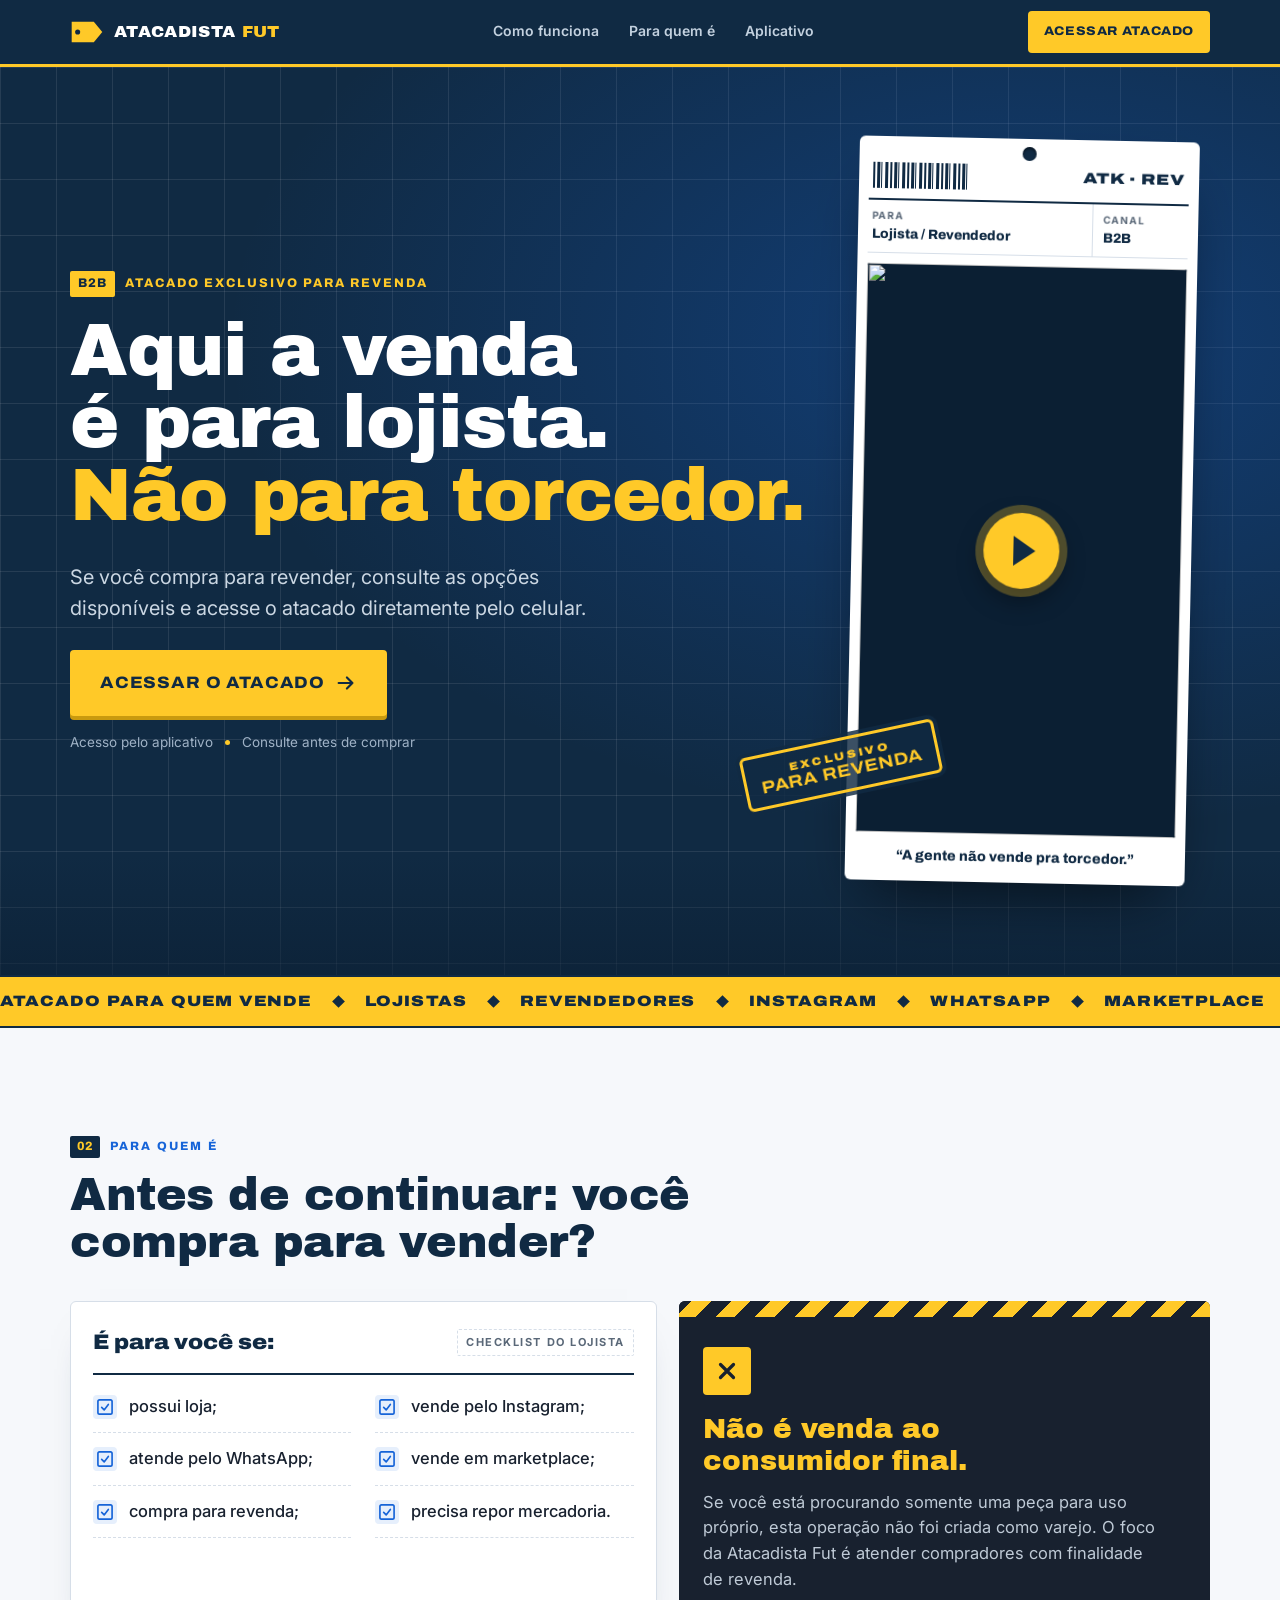
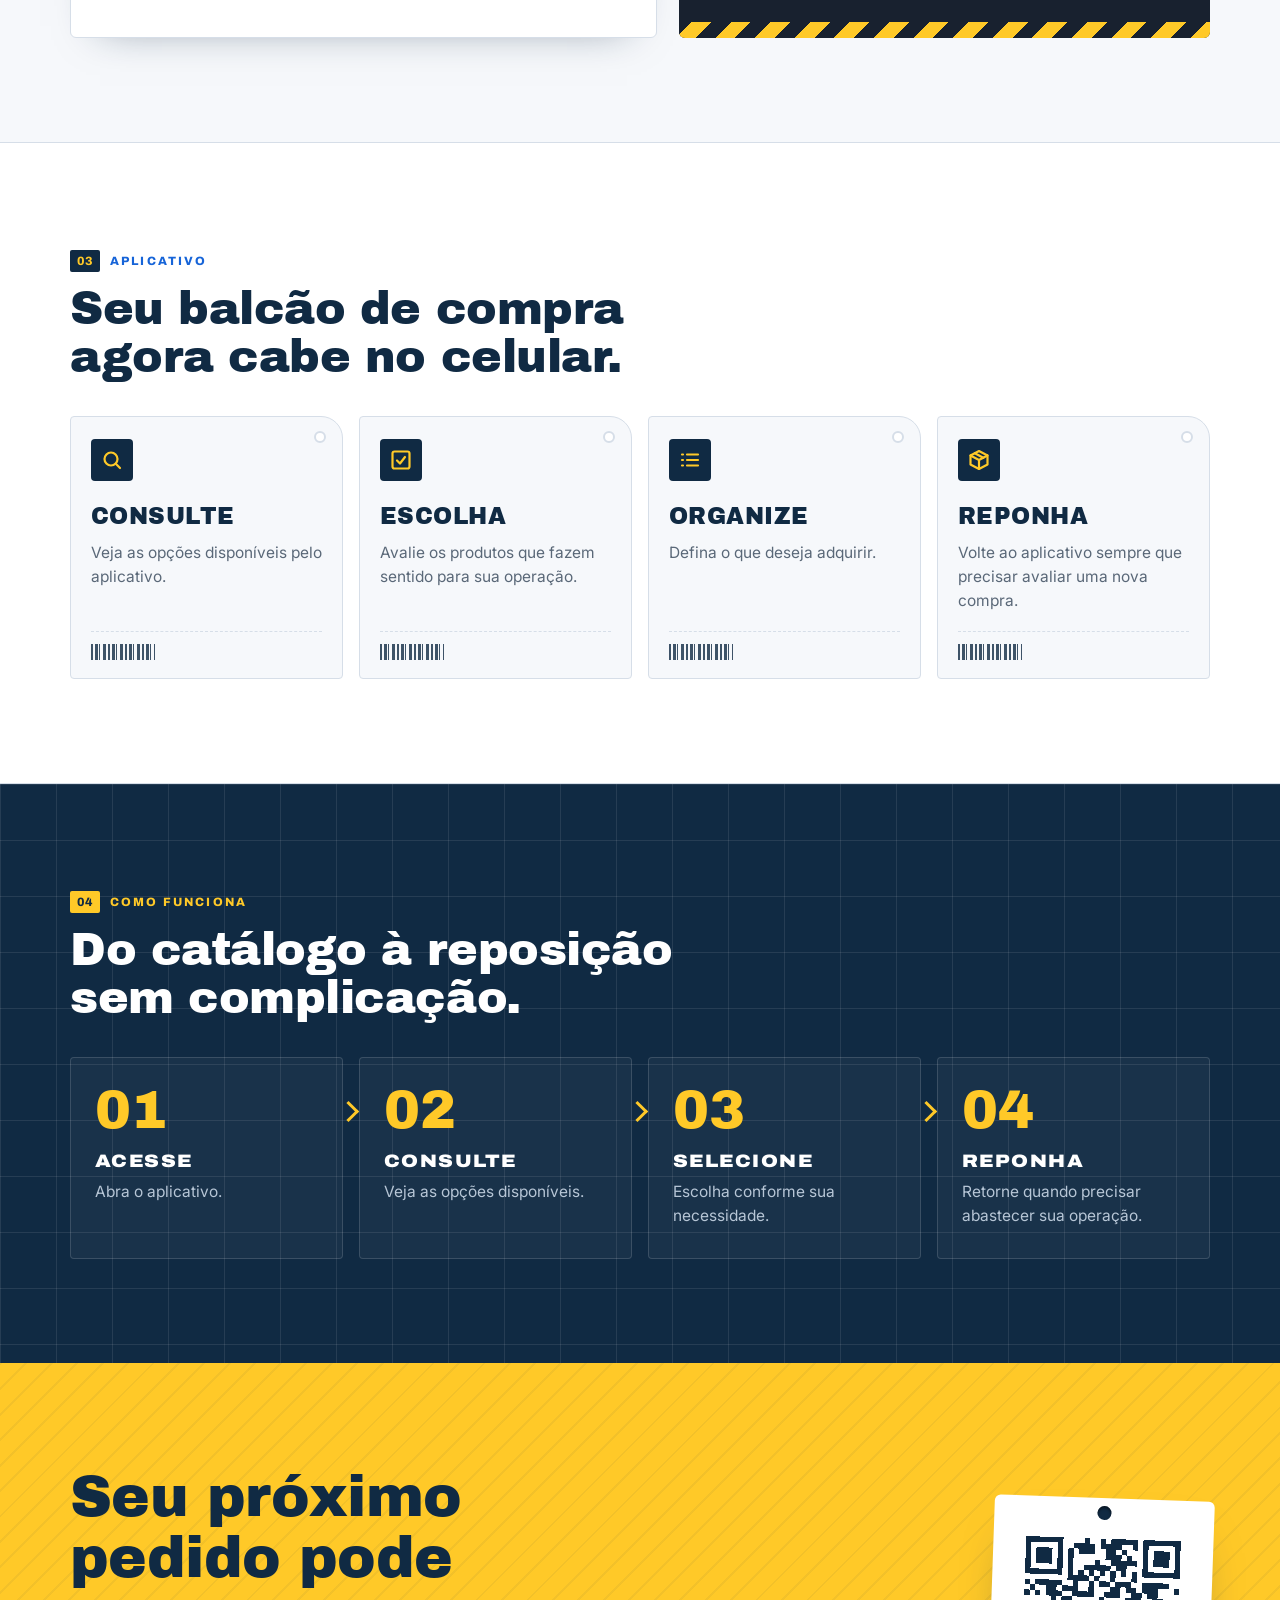
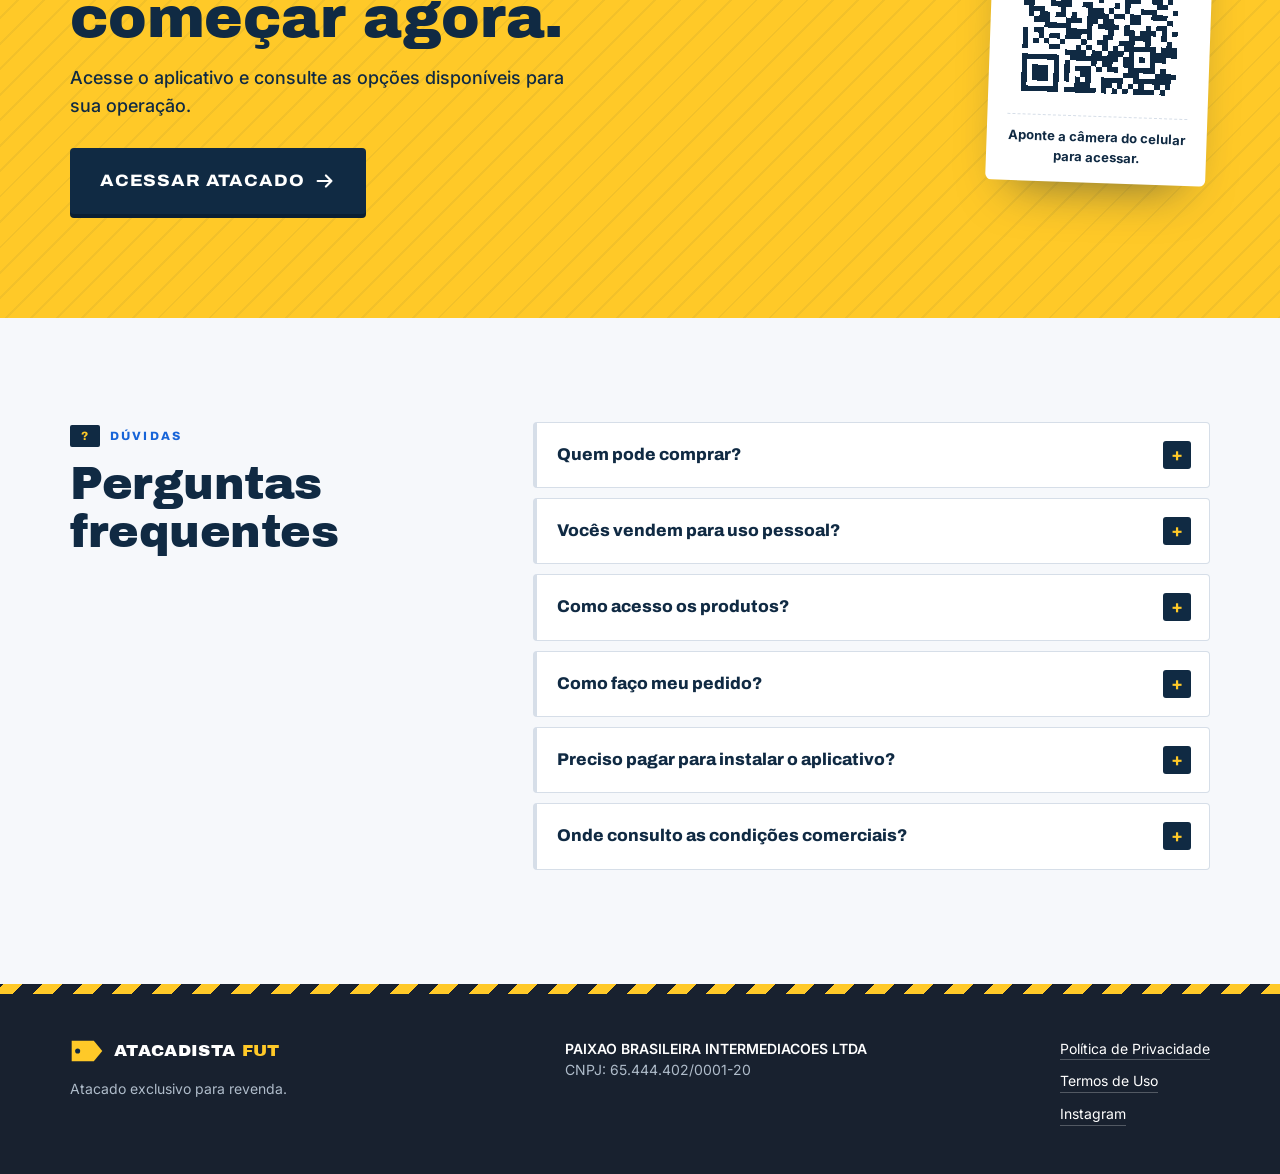
==== index.html @ c94fc2ea "Landing page atacadistafut.com Static landing page built from the client brief, with documentation o" ====
<!DOCTYPE html>
<html lang="pt-BR">
<head>
<meta charset="UTF-8">
<meta name="viewport" content="width=device-width, initial-scale=1.0, viewport-fit=cover">
<title>Atacadista Fut — Atacado para quem vende</title>
<meta name="description" content="Atacado exclusivo para lojistas e revendedores. Consulte as opções disponíveis e acesse o atacado diretamente pelo celular.">
<meta name="theme-color" content="#102A43">
<meta property="og:title" content="Atacadista Fut — Atacado para quem vende">
<meta property="og:description" content="Aqui a venda é para lojista. Não para torcedor.">
<meta property="og:type" content="website">
<link rel="icon" href="data:image/svg+xml,%3Csvg xmlns='http://www.w3.org/2000/svg' viewBox='0 0 64 64'%3E%3Crect width='64' height='64' rx='10' fill='%23102A43'/%3E%3Cpath d='M14 18h26l10 14-10 14H14z' fill='%23FFC928'/%3E%3Ccircle cx='22' cy='32' r='4' fill='%23102A43'/%3E%3C/svg%3E">
<link rel="preconnect" href="https://fonts.googleapis.com">
<link rel="preconnect" href="https://fonts.gstatic.com" crossorigin>
<link rel="stylesheet" href="https://fonts.googleapis.com/css2?family=Archivo+Black&family=Archivo:wdth,wght@62..125,500..900&family=Inter:wght@400;500;600;700&display=swap">
<link rel="stylesheet" href="style.css">
</head>
<body>

<!-- ícones -->
<svg width="0" height="0" style="position:absolute" aria-hidden="true">
  <defs>
    <symbol id="i-search" viewBox="0 0 24 24"><circle cx="11" cy="11" r="6.5"/><path d="m20 20-4.2-4.2"/></symbol>
    <symbol id="i-check" viewBox="0 0 24 24"><rect x="3.5" y="3.5" width="17" height="17" rx="2"/><path d="m8 12.5 3 3 5-6.5"/></symbol>
    <symbol id="i-list" viewBox="0 0 24 24"><path d="M9 6.5h11M9 12h11M9 17.5h11"/><path d="M4 6.5h1M4 12h1M4 17.5h1"/></symbol>
    <symbol id="i-box" viewBox="0 0 24 24"><path d="M3.5 7.5 12 3l8.5 4.5v9L12 21l-8.5-4.5z"/><path d="M3.5 7.5 12 12l8.5-4.5M12 12v9"/><path d="m7.8 5.2 8.5 4.6"/></symbol>
    <symbol id="i-x" viewBox="0 0 24 24"><path d="M6 6l12 12M18 6 6 18"/></symbol>
    <symbol id="i-arrow" viewBox="0 0 24 24"><path d="M4 12h15M13 6l6 6-6 6"/></symbol>
  </defs>
</svg>

<a class="skip" href="#conteudo">Pular para o conteúdo</a>

<header class="topbar">
  <div class="wrap topbar-in">
    <a href="#" class="logo" aria-label="Atacadista Fut, início">
      <svg class="logo-tag" viewBox="0 0 40 28" aria-hidden="true"><path d="M2 2h26l10 12-10 12H2z" fill="#FFC928"/><circle cx="9" cy="14" r="3" fill="#102A43"/></svg>
      <span>ATACADISTA <b>FUT</b></span>
    </a>
    <nav class="nav" aria-label="Seções">
      <a href="#como-funciona">Como funciona</a>
      <a href="#para-quem-e">Para quem é</a>
      <a href="#aplicativo">Aplicativo</a>
    </nav>
    <a class="btn btn-yellow btn-sm" href="https://foxappy.com/link?store=atkfut" data-track="atacadista_app_click" data-location="header">ACESSAR ATACADO</a>
  </div>
</header>

<main id="conteudo">

  <!-- HERO -->
  <section class="hero">
    <div class="wrap hero-grid">
      <div class="hero-head">
        <p class="eyebrow"><span class="eyebrow-tag">B2B</span>ATACADO EXCLUSIVO PARA REVENDA</p>
        <h1>Aqui a venda é para lojista.<br><span class="hl">Não para torcedor.</span></h1>
      </div>

      <div class="hero-video">
        <div class="label">
          <span class="label-hole" aria-hidden="true"></span>
          <div class="label-head">
            <span class="barcode" aria-hidden="true"></span>
            <span class="label-code">ATK · REV</span>
          </div>
          <dl class="label-fields">
            <div><dt>Para</dt><dd>Lojista / Revendedor</dd></div>
            <div><dt>Canal</dt><dd>B2B</dd></div>
          </dl>
          <div class="video" data-video-id="EGvx4QLrc-0" data-track-play="atacadista_video_play">
            <button type="button" class="video-poster" aria-label="Assistir ao vídeo: A gente não vende pra torcedor">
              <img src="https://i.ytimg.com/vi/EGvx4QLrc-0/hqdefault.jpg" alt="" width="480" height="360" decoding="async">
              <span class="play" aria-hidden="true"></span>
            </button>
          </div>
          <p class="label-quote">“A gente não vende pra torcedor.”</p>
        </div>
        <div class="stamp" aria-hidden="true"><span>Exclusivo</span><b>para revenda</b></div>
      </div>

      <div class="hero-body">
        <p class="lead">Se você compra para revender, consulte as opções disponíveis e acesse o atacado diretamente pelo celular.</p>
        <a class="btn btn-yellow btn-lg" href="https://foxappy.com/link?store=atkfut" data-track="atacadista_app_click" data-location="hero">ACESSAR O ATACADO <svg class="ic"><use href="#i-arrow"/></svg></a>
        <p class="micro"><span>Acesso pelo aplicativo</span><span class="dot" aria-hidden="true"></span><span>Consulte antes de comprar</span></p>
      </div>
    </div>
  </section>

  <!-- faixa de sinalização -->
  <div class="ticker" aria-hidden="true">
    <div class="ticker-track">
      <span>ATACADO PARA QUEM VENDE</span><i></i><span>LOJISTAS</span><i></i><span>REVENDEDORES</span><i></i><span>INSTAGRAM</span><i></i><span>WHATSAPP</span><i></i><span>MARKETPLACE</span><i></i><span>REPOSIÇÃO</span><i></i>
      <span>ATACADO PARA QUEM VENDE</span><i></i><span>LOJISTAS</span><i></i><span>REVENDEDORES</span><i></i><span>INSTAGRAM</span><i></i><span>WHATSAPP</span><i></i><span>MARKETPLACE</span><i></i><span>REPOSIÇÃO</span><i></i>
    </div>
  </div>

  <!-- SEÇÃO 02 -->
  <section class="who" id="para-quem-e">
    <div class="wrap">
      <div class="sec-head">
        <p class="sec-code"><span>02</span>Para quem é</p>
        <h2>Antes de continuar: você compra para vender?</h2>
      </div>
      <div class="who-grid">
        <div class="sheet">
          <div class="sheet-head">
            <h3>É para você se:</h3>
            <span class="sheet-tag">Checklist do lojista</span>
          </div>
          <ul class="checklist">
            <li><svg class="ic"><use href="#i-check"/></svg>possui loja;</li>
            <li><svg class="ic"><use href="#i-check"/></svg>vende pelo Instagram;</li>
            <li><svg class="ic"><use href="#i-check"/></svg>atende pelo WhatsApp;</li>
            <li><svg class="ic"><use href="#i-check"/></svg>vende em marketplace;</li>
            <li><svg class="ic"><use href="#i-check"/></svg>compra para revenda;</li>
            <li><svg class="ic"><use href="#i-check"/></svg>precisa repor mercadoria.</li>
          </ul>
        </div>
        <div class="warning">
          <div class="tape" aria-hidden="true"></div>
          <div class="warning-body">
            <span class="warning-icon" aria-hidden="true"><svg class="ic"><use href="#i-x"/></svg></span>
            <h3>Não é venda ao consumidor final.</h3>
            <p>Se você está procurando somente uma peça para uso próprio, esta operação não foi criada como varejo. O foco da Atacadista Fut é atender compradores com finalidade de revenda.</p>
          </div>
          <div class="tape" aria-hidden="true"></div>
        </div>
      </div>
    </div>
  </section>

  <!-- SEÇÃO 03 -->
  <section class="counter" id="aplicativo">
    <div class="wrap">
      <div class="sec-head">
        <p class="sec-code"><span>03</span>Aplicativo</p>
        <h2>Seu balcão de compra agora cabe no celular.</h2>
      </div>
      <div class="shelf">
        <article class="tag-card">
          <span class="tag-hole" aria-hidden="true"></span>
          <svg class="ic tag-ic"><use href="#i-search"/></svg>
          <h3>CONSULTE</h3>
          <p>Veja as opções disponíveis pelo aplicativo.</p>
          <span class="tag-foot" aria-hidden="true"><span class="barcode sm"></span></span>
        </article>
        <article class="tag-card">
          <span class="tag-hole" aria-hidden="true"></span>
          <svg class="ic tag-ic"><use href="#i-check"/></svg>
          <h3>ESCOLHA</h3>
          <p>Avalie os produtos que fazem sentido para sua operação.</p>
          <span class="tag-foot" aria-hidden="true"><span class="barcode sm"></span></span>
        </article>
        <article class="tag-card">
          <span class="tag-hole" aria-hidden="true"></span>
          <svg class="ic tag-ic"><use href="#i-list"/></svg>
          <h3>ORGANIZE</h3>
          <p>Defina o que deseja adquirir.</p>
          <span class="tag-foot" aria-hidden="true"><span class="barcode sm"></span></span>
        </article>
        <article class="tag-card">
          <span class="tag-hole" aria-hidden="true"></span>
          <svg class="ic tag-ic"><use href="#i-box"/></svg>
          <h3>REPONHA</h3>
          <p>Volte ao aplicativo sempre que precisar avaliar uma nova compra.</p>
          <span class="tag-foot" aria-hidden="true"><span class="barcode sm"></span></span>
        </article>
      </div>
    </div>
  </section>

  <!-- SEÇÃO 04 -->
  <section class="steps" id="como-funciona">
    <div class="wrap">
      <div class="sec-head">
        <p class="sec-code sec-code-light"><span>04</span>Como funciona</p>
        <h2>Do catálogo à reposição sem complicação.</h2>
      </div>
      <ol class="flow">
        <li><span class="n">01</span><div><h3>ACESSE</h3><p>Abra o aplicativo.</p></div></li>
        <li><span class="n">02</span><div><h3>CONSULTE</h3><p>Veja as opções disponíveis.</p></div></li>
        <li><span class="n">03</span><div><h3>SELECIONE</h3><p>Escolha conforme sua necessidade.</p></div></li>
        <li><span class="n">04</span><div><h3>REPONHA</h3><p>Retorne quando precisar abastecer sua operação.</p></div></li>
      </ol>
    </div>
  </section>

  <!-- CTA FINAL -->
  <section class="final" id="acessar">
    <div class="wrap final-grid">
      <div class="final-copy">
        <h2>Seu próximo pedido pode começar agora.</h2>
        <p>Acesse o aplicativo e consulte as opções disponíveis para sua operação.</p>
        <a class="btn btn-navy btn-lg" href="https://foxappy.com/link?store=atkfut" data-track="atacadista_app_click" data-location="cta_final">ACESSAR ATACADO <svg class="ic"><use href="#i-arrow"/></svg></a>
      </div>
      <div class="qr" data-track-view="atacadista_qrcode_view">
        <span class="label-hole" aria-hidden="true"></span>
        <div class="qr-code" role="img" aria-label="QR Code para acessar o aplicativo">
          <svg viewBox="-2 -2 33 33" shape-rendering="crispEdges"><path fill="#ffffff" d="M-2 -2h33v33H-2z"/><path stroke="#102A43" d="M0 0.5h7m4 0h1m2 0h1m1 0h5m1 0h7M0 1.5h1m5 0h1m2 0h4m1 0h4m2 0h1m1 0h1m5 0h1M0 2.5h1m1 0h3m1 0h1m1 0h1m1 0h3m2 0h2m1 0h1m3 0h1m1 0h3m1 0h1M0 3.5h1m1 0h3m1 0h1m1 0h1m6 0h3m1 0h1m2 0h1m1 0h3m1 0h1M0 4.5h1m1 0h3m1 0h1m1 0h1m4 0h1m2 0h5m1 0h1m1 0h3m1 0h1M0 5.5h1m5 0h1m1 0h1m2 0h5m1 0h2m3 0h1m5 0h1M0 6.5h7m1 0h1m1 0h1m1 0h1m1 0h1m1 0h1m1 0h1m1 0h1m1 0h7M8 7.5h4m1 0h1m2 0h1m3 0h1M0 8.5h1m1 0h5m2 0h1m2 0h1m1 0h2m1 0h3m2 0h5M1 9.5h1m2 0h2m1 0h3m2 0h1m3 0h2m1 0h2m1 0h3m3 0h1M0 10.5h1m1 0h1m1 0h3m2 0h4m2 0h3m2 0h2m1 0h2M5 11.5h1m1 0h2m5 0h1m4 0h3m2 0h2m1 0h1M0 12.5h2m3 0h4m2 0h2m4 0h1m1 0h1m5 0h2M1 13.5h3m3 0h1m4 0h3m1 0h1m2 0h1m2 0h3m3 0h1M1 14.5h1m1 0h2m1 0h2m1 0h1m2 0h4m1 0h2m1 0h2m2 0h3M2 15.5h3m3 0h3m1 0h2m1 0h2m3 0h2m5 0h1M4 16.5h5m3 0h1m1 0h4m1 0h1m3 0h1m1 0h2M0 17.5h1m1 0h2m4 0h5m3 0h1m2 0h2m1 0h3m1 0h1m1 0h1M0 18.5h1m2 0h1m1 0h2m1 0h3m1 0h1m2 0h2m3 0h4m2 0h1M0 19.5h1m1 0h1m1 0h1m2 0h1m3 0h1m2 0h2m2 0h3m2 0h1m3 0h1M0 20.5h1m4 0h2m3 0h1m1 0h1m2 0h1m1 0h1m1 0h6m1 0h3M8 21.5h4m1 0h2m1 0h3m1 0h1m3 0h5M0 22.5h7m2 0h9m1 0h2m1 0h1m1 0h3M0 23.5h1m5 0h1m1 0h1m4 0h1m1 0h2m2 0h2m3 0h1M0 24.5h1m1 0h3m1 0h1m1 0h1m1 0h3m1 0h1m1 0h2m2 0h5m1 0h1M0 25.5h1m1 0h3m1 0h1m1 0h1m2 0h2m6 0h3m3 0h4M0 26.5h1m1 0h3m1 0h1m1 0h1m1 0h1m1 0h1m2 0h4m2 0h7M0 27.5h1m5 0h1m3 0h3m2 0h2m1 0h1m1 0h1m1 0h1m2 0h1m1 0h1M0 28.5h7m1 0h6m1 0h1m1 0h1m1 0h1m1 0h4m1 0h1"/></svg>
        </div>
        <p>Aponte a câmera do celular para acessar.</p>
      </div>
    </div>
  </section>

  <!-- FAQ -->
  <section class="faq" id="duvidas">
    <div class="wrap faq-grid">
      <div class="sec-head">
        <p class="sec-code"><span>?</span>Dúvidas</p>
        <h2>Perguntas frequentes</h2>
      </div>
      <div class="faq-list">
        <details>
          <summary>Quem pode comprar?</summary>
          <p>Lojistas e revendedores, ou seja, quem compra com finalidade de revenda.</p>
        </details>
        <details>
          <summary>Vocês vendem para uso pessoal?</summary>
          <p>Não. Esta operação não foi criada como varejo. O foco da Atacadista Fut é atender compradores com finalidade de revenda.</p>
        </details>
        <details>
          <summary>Como acesso os produtos?</summary>
          <p>Pelo aplicativo. Toque em “Acessar atacado” para abrir o app e consultar as opções disponíveis.</p>
        </details>
        <details>
          <summary>Como faço meu pedido?</summary>
          <p>Pelo aplicativo. Consulte as opções disponíveis e siga as orientações exibidas no app.</p>
        </details>
        <details>
          <summary>Preciso pagar para instalar o aplicativo?</summary>
          <p>Não. O download do aplicativo é gratuito.</p>
        </details>
        <details>
          <summary>Onde consulto as condições comerciais?</summary>
          <p>Diretamente no aplicativo, antes de comprar.</p>
        </details>
      </div>
    </div>
  </section>
</main>

<footer class="footer">
  <div class="tape tape-thin" aria-hidden="true"></div>
  <div class="wrap footer-in">
    <div class="footer-brand">
      <a href="#" class="logo" aria-label="Atacadista Fut, início">
        <svg class="logo-tag" viewBox="0 0 40 28" aria-hidden="true"><path d="M2 2h26l10 12-10 12H2z" fill="#FFC928"/><circle cx="9" cy="14" r="3" fill="#102A43"/></svg>
        <span>ATACADISTA <b>FUT</b></span>
      </a>
      <p class="footer-note">Atacado exclusivo para revenda.</p>
    </div>
    <div class="footer-company">
      <p><strong>PAIXAO BRASILEIRA INTERMEDIACOES LTDA</strong><br>CNPJ: 65.444.402/0001-20</p>
    </div>
    <nav class="footer-links" aria-label="Links institucionais">
      <a href="politica-de-privacidade.html">Política de Privacidade</a>
      <a href="termos-de-uso.html">Termos de Uso</a>
      <!-- TODO: substituir pelo link real: [INSERIR_INSTAGRAM_ATACADISTA] -->
      <a href="#" data-instagram data-track="atacadista_instagram_click" data-location="footer" target="_blank" rel="noopener">Instagram</a>
    </nav>
  </div>
</footer>

<div class="sticky-cta">
  <a class="btn btn-yellow btn-block" href="https://foxappy.com/link?store=atkfut" data-track="atacadista_app_click" data-location="sticky_mobile">ACESSAR ATACADO</a>
</div>

<script src="main.js"></script>
</body>
</html>
---- style.css ----
/* Conceito: balcão de atacado — etiquetas de caixa, sinalização comercial e grade de estoque sobre azul profundo. */
:root{
  --navy: #102A43;
  --navy-2: #0B1F33;
  --blue: #1664D8;
  --yellow: #FFC928;
  --ice: #F6F8FB;
  --graphite: #18212F;
  --line: #D6DEE8;
  --muted: #5A6878;
  --navy-line: rgba(255,255,255,.09);
  --display: 'Archivo Black', 'Archivo', 'Arial Black', system-ui, sans-serif;
  --head: 'Archivo', system-ui, sans-serif;
  --body: 'Inter', system-ui, -apple-system, 'Segoe UI', sans-serif;
  color-scheme: light;
}

*{ box-sizing:border-box; }
html{ scroll-behavior:smooth; -webkit-text-size-adjust:100%; }
body{ margin:0; background:var(--ice); color:var(--graphite); font-family:var(--body); font-size:16px; line-height:1.55; -webkit-font-smoothing:antialiased; overflow-x:hidden; }
img{ max-width:100%; display:block; }
h1,h2,h3{ margin:0; text-wrap:balance; }
p{ margin:0; }
a{ color:inherit; }
:focus-visible{ outline:3px solid var(--yellow); outline-offset:3px; }
.wrap{ max-width:1180px; margin:0 auto; padding-inline:20px; }
.skip{ position:absolute; left:-9999px; top:8px; background:var(--yellow); color:var(--navy); padding:8px 14px; font-weight:700; z-index:100; }
.skip:focus{ left:12px; }
.ic{ width:20px; height:20px; fill:none; stroke:currentColor; stroke-width:2; stroke-linecap:round; stroke-linejoin:round; flex:none; }

/* botões */
.btn{ display:inline-flex; align-items:center; justify-content:center; gap:10px; font-family:var(--head); font-weight:800; font-stretch:110%; letter-spacing:.05em; text-decoration:none; white-space:nowrap; border-radius:4px; border:2px solid transparent; transition:background .15s, transform .15s, box-shadow .15s; }
.btn:hover{ transform:translateY(-2px); }
.btn:active{ transform:translateY(0); }
.btn-yellow{ background:var(--yellow); color:var(--navy); box-shadow:0 4px 0 #C99A0E; }
.btn-yellow:hover{ background:#ffd651; box-shadow:0 6px 0 #C99A0E; }
.btn-navy{ background:var(--navy); color:#fff; box-shadow:0 4px 0 var(--navy-2); }
.btn-navy:hover{ box-shadow:0 6px 0 var(--navy-2); }
.btn-sm{ padding:9px 14px; font-size:12.5px; box-shadow:none; }
.btn-sm:hover{ box-shadow:none; }
.btn-lg{ padding:18px 28px; font-size:16.5px; min-height:60px; }
.btn-lg .ic{ width:22px; height:22px; stroke-width:2.4; }
.btn-block{ width:100%; padding:16px; font-size:16px; min-height:54px; box-shadow:none; }

/* topo */
.topbar{ position:sticky; top:env(safe-area-inset-top, 0px); z-index:30; background:var(--navy); border-bottom:3px solid var(--yellow); }
.topbar-in{ display:flex; align-items:center; justify-content:space-between; gap:16px; min-height:64px; }
.logo{ display:inline-flex; align-items:center; gap:10px; text-decoration:none; color:#fff; font-family:var(--display); font-size:17px; letter-spacing:.02em; white-space:nowrap; }
.logo b{ color:var(--yellow); font-weight:400; }
.logo-tag{ width:34px; height:24px; flex:none; }
.nav{ display:none; gap:30px; font-size:14px; font-weight:600; }
.nav a{ color:#C3D1DF; text-decoration:none; padding-block:4px; border-bottom:2px solid transparent; }
.nav a:hover{ color:#fff; border-color:var(--yellow); }
@media (min-width:880px){ .nav{ display:flex; } }
@media (max-width:480px){ .topbar .btn-sm{ padding:8px 10px; font-size:11.5px; letter-spacing:.02em; } .logo{ font-size:14px; gap:8px; } .logo-tag{ width:28px; height:20px; } }

/* hero */
.hero{
  position:relative; overflow:hidden; background:var(--navy); color:#fff; padding-block:32px 48px;
  background-image:
    radial-gradient(ellipse at 80% 30%, rgba(22,100,216,.35), transparent 55%),
    linear-gradient(var(--navy-line) 1px, transparent 1px),
    linear-gradient(90deg, var(--navy-line) 1px, transparent 1px);
  background-size:auto, 56px 56px, 56px 56px;
}
.hero::after{ content:""; position:absolute; left:0; right:0; bottom:0; height:120px; background:linear-gradient(transparent, rgba(11,31,51,.6)); pointer-events:none; }
.hero-grid{ position:relative; z-index:1; display:grid; grid-template-areas:"head" "video" "body"; gap:26px; }
.hero-head{ grid-area:head; min-width:0; }
.hero-video{ grid-area:video; position:relative; }
.hero-body{ grid-area:body; min-width:0; }
@media (min-width:960px){
  .hero{ padding-block:72px 92px; }
  .hero-grid{ grid-template-columns:1.2fr .8fr; grid-template-areas:"head video" "body video"; column-gap:64px; row-gap:30px; align-items:end; }
  .hero-body{ align-self:start; }
}
.eyebrow{ display:inline-flex; align-items:center; gap:10px; font-family:var(--head); font-weight:800; font-size:12.5px; letter-spacing:.16em; color:var(--yellow); margin-bottom:18px; }
.eyebrow-tag{ background:var(--yellow); color:var(--navy); padding:3px 8px; border-radius:2px; letter-spacing:.08em; }
.hero h1{ font-family:var(--display); font-weight:400; font-size:clamp(36px, 8vw, 74px); line-height:.98; letter-spacing:-.015em; }
.hl{ color:var(--yellow); position:relative; white-space:nowrap; }
@media (max-width:420px){ .hl{ white-space:normal; } }
.lead{ font-size:clamp(17px, 2vw, 20px); color:#CBD7E3; max-width:44ch; margin-bottom:26px; }
.micro{ display:flex; flex-wrap:wrap; align-items:center; gap:8px 12px; margin-top:16px; font-size:13.5px; color:#9FB2C6; }
.micro .dot{ width:5px; height:5px; border-radius:50%; background:var(--yellow); }
@media (max-width:959px){ .hero-body .btn-lg{ width:100%; } }

/* etiqueta com o vídeo */
.label{ position:relative; width:min(100%, 290px); margin-inline:auto; background:#fff; color:var(--navy); border-radius:6px; padding:22px 10px 10px; box-shadow:0 30px 60px -24px rgba(0,0,0,.65); transform-origin:50% 0; animation:swing 1.2s cubic-bezier(.3,1.5,.5,1) both; }
@keyframes swing{ from{ transform:rotate(-3deg); } to{ transform:rotate(1.2deg); } }
@media (min-width:960px){ .label{ width:340px; margin-inline:auto 10px; } }
.label-hole{ position:absolute; top:8px; left:50%; width:14px; height:14px; transform:translateX(-50%); border-radius:50%; background:var(--navy); box-shadow:inset 0 2px 3px rgba(0,0,0,.5); }
.label-head{ display:flex; align-items:center; justify-content:space-between; gap:10px; padding:4px 4px 10px; border-bottom:2px solid var(--navy); }
.barcode{ display:block; width:96px; height:26px; background:repeating-linear-gradient(90deg, var(--navy) 0 2px, transparent 2px 4px, var(--navy) 4px 7px, transparent 7px 8px, var(--navy) 8px 9px, transparent 9px 12px, var(--navy) 12px 15px, transparent 15px 17px); }
.barcode.sm{ width:64px; height:16px; opacity:.8; }
.label-code{ font-family:var(--head); font-weight:900; font-stretch:125%; font-size:15px; letter-spacing:.06em; }
.label-fields{ display:grid; grid-template-columns:1.4fr .6fr; margin:0; border-bottom:1px solid var(--line); }
.label-fields div{ padding:8px 4px; }
.label-fields div + div{ border-left:1px solid var(--line); padding-left:10px; }
.label-fields dt{ font-size:10px; font-weight:700; letter-spacing:.14em; text-transform:uppercase; color:var(--muted); }
.label-fields dd{ margin:0; font-family:var(--head); font-weight:800; font-size:13.5px; }
.label-quote{ text-align:center; font-family:var(--head); font-weight:800; font-size:14px; padding:12px 4px 4px; }
.stamp{ position:absolute; z-index:2; right:-6px; top:46%; transform:rotate(-12deg); display:flex; flex-direction:column; align-items:center; padding:10px 14px; border:3px solid var(--yellow); border-radius:6px; color:var(--yellow); background:rgba(16,42,67,.82); font-family:var(--head); font-weight:900; font-stretch:115%; text-transform:uppercase; line-height:1.05; box-shadow:0 0 0 4px rgba(16,42,67,.82); }
.stamp span{ font-size:11px; letter-spacing:.24em; }
.stamp b{ font-size:17px; letter-spacing:.04em; }
@media (min-width:960px){ .stamp{ right:auto; left:-38px; top:auto; bottom:90px; } }
@media (max-width:959px){ .stamp{ top:auto; bottom:64px; right:-6px; } }
@media (max-width:420px){ .stamp b{ font-size:14px; } }

.video{ position:relative; aspect-ratio:9 / 16; background:var(--navy-2); border-radius:3px; overflow:hidden; margin-top:10px; }
.video iframe{ position:absolute; inset:0; width:100%; height:100%; border:0; }
.video-poster{ position:absolute; inset:0; padding:0; border:0; cursor:pointer; background:var(--navy-2); }
.video-poster img{ width:100%; height:100%; object-fit:cover; transition:transform .4s; }
.video-poster:hover img{ transform:scale(1.03); }
.play{ position:absolute; left:50%; top:50%; width:76px; height:76px; transform:translate(-50%,-50%); border-radius:50%; background:var(--yellow); box-shadow:0 0 0 8px rgba(255,201,40,.28), 0 10px 26px rgba(0,0,0,.45); transition:transform .15s; }
.play::after{ content:""; position:absolute; left:30px; top:23px; border-left:22px solid var(--navy); border-top:15px solid transparent; border-bottom:15px solid transparent; }
.video-poster:hover .play{ transform:translate(-50%,-50%) scale(1.07); }

/* faixa */
.ticker{ background:var(--yellow); color:var(--navy); overflow:hidden; border-block:2px solid var(--navy); }
.ticker-track{ display:flex; align-items:center; gap:22px; width:max-content; padding-block:13px; animation:ticker 38s linear infinite; font-family:var(--head); font-weight:900; font-stretch:120%; font-size:15px; letter-spacing:.08em; white-space:nowrap; }
.ticker i{ width:9px; height:9px; background:var(--navy); transform:rotate(45deg); flex:none; }
@keyframes ticker{ to{ transform:translateX(-50%); } }

/* seções */
section{ padding-block:64px; }
@media (min-width:960px){ section{ padding-block:104px; } }
.sec-head{ margin-bottom:34px; }
.sec-code{ display:inline-flex; align-items:center; gap:10px; font-family:var(--head); font-weight:800; font-size:12px; letter-spacing:.18em; text-transform:uppercase; color:var(--blue); margin-bottom:14px; }
.sec-code span{ display:inline-flex; align-items:center; justify-content:center; min-width:30px; height:22px; padding-inline:6px; border-radius:2px; background:var(--navy); color:var(--yellow); letter-spacing:.04em; }
.sec-code-light{ color:var(--yellow); }
.sec-code-light span{ background:var(--yellow); color:var(--navy); }
h2{ font-family:var(--display); font-weight:400; font-size:clamp(28px, 4.8vw, 46px); line-height:1.04; letter-spacing:-.01em; color:var(--navy); max-width:20ch; }

/* 02 */
.who-grid{ display:grid; gap:18px; }
@media (min-width:880px){ .who-grid{ grid-template-columns:1.05fr .95fr; gap:22px; } }
.sheet{ background:#fff; border:1px solid var(--line); border-radius:6px; padding:24px 22px; box-shadow:0 18px 40px -30px rgba(16,42,67,.5); }
.sheet-head{ display:flex; align-items:center; justify-content:space-between; gap:12px; flex-wrap:wrap; padding-bottom:14px; margin-bottom:6px; border-bottom:2px solid var(--navy); }
.sheet-head h3{ font-family:var(--head); font-weight:900; font-stretch:110%; font-size:21px; color:var(--navy); }
.sheet-tag{ font-size:11px; font-weight:700; letter-spacing:.14em; text-transform:uppercase; color:var(--muted); border:1px dashed var(--line); padding:4px 8px; border-radius:2px; }
.checklist{ list-style:none; margin:0; padding:0; display:grid; }
@media (min-width:560px){ .checklist{ grid-template-columns:1fr 1fr; column-gap:24px; } }
.checklist li{ display:flex; align-items:center; gap:12px; padding:13px 0; border-bottom:1px dashed var(--line); font-size:16.5px; font-weight:500; }
.checklist .ic{ width:24px; height:24px; color:var(--blue); background:#E6EFFC; border-radius:4px; padding:2px; }
.warning{ display:flex; flex-direction:column; background:var(--graphite); color:#E3E9F0; border-radius:6px; overflow:hidden; }
.tape{ height:16px; flex:none; background:repeating-linear-gradient(-45deg, var(--yellow) 0 14px, var(--graphite) 14px 28px); }
.tape-thin{ height:10px; }
.warning-body{ padding:30px 24px; flex:1; display:flex; flex-direction:column; justify-content:center; }
.warning-icon{ width:48px; height:48px; border-radius:4px; background:var(--yellow); color:var(--graphite); display:flex; align-items:center; justify-content:center; margin-bottom:18px; }
.warning-icon .ic{ width:26px; height:26px; stroke-width:3; }
.warning h3{ font-family:var(--display); font-weight:400; font-size:clamp(22px, 2.6vw, 28px); line-height:1.12; color:var(--yellow); margin-bottom:14px; }
.warning p{ font-size:16.5px; color:#BFCAD6; max-width:46ch; }

/* 03 */
.counter{ background:#fff; border-block:1px solid var(--line); }
.shelf{ display:grid; gap:16px; }
@media (min-width:640px){ .shelf{ grid-template-columns:1fr 1fr; } }
@media (min-width:1000px){ .shelf{ grid-template-columns:repeat(4,1fr); } }
.tag-card{ position:relative; display:flex; flex-direction:column; background:var(--ice); border:1px solid var(--line); border-radius:4px 22px 4px 4px; padding:22px 20px 18px; transition:transform .2s, box-shadow .2s, border-color .2s; }
.tag-card:hover{ transform:translateY(-4px); border-color:var(--blue); box-shadow:0 18px 30px -22px rgba(22,100,216,.6); }
.tag-hole{ position:absolute; top:14px; right:16px; width:12px; height:12px; border-radius:50%; border:2px solid var(--line); background:#fff; }
.tag-ic{ width:42px; height:42px; padding:9px; border-radius:4px; background:var(--navy); color:var(--yellow); stroke-width:2.2; }
.tag-card h3{ font-family:var(--display); font-weight:400; font-size:23px; letter-spacing:.02em; color:var(--navy); margin:18px 0 6px; }
.tag-card p{ color:var(--muted); font-size:15.5px; flex:1; }
.tag-foot{ display:flex; margin-top:18px; padding-top:12px; border-top:1px dashed var(--line); }

/* 04 */
.steps{ background:var(--navy); color:#fff; background-image:linear-gradient(var(--navy-line) 1px, transparent 1px), linear-gradient(90deg, var(--navy-line) 1px, transparent 1px); background-size:56px 56px; }
.steps h2{ color:#fff; }
.flow{ list-style:none; margin:0; padding:0; display:grid; gap:12px; }
@media (min-width:880px){ .flow{ grid-template-columns:repeat(4,1fr); gap:16px; } }
.flow li{ position:relative; display:flex; gap:18px; align-items:flex-start; background:rgba(255,255,255,.04); border:1px solid rgba(255,255,255,.14); border-radius:4px; padding:22px 20px; }
@media (min-width:880px){
  .flow li{ flex-direction:column; gap:14px; padding:28px 24px 30px; }
  .flow li:not(:last-child)::after{ content:""; position:absolute; right:-14px; top:46px; width:12px; height:12px; border-top:3px solid var(--yellow); border-right:3px solid var(--yellow); transform:rotate(45deg); }
}
.n{ font-family:var(--display); font-size:54px; line-height:.9; color:var(--yellow); flex:none; }
.flow h3{ font-family:var(--head); font-weight:900; font-stretch:115%; font-size:18px; letter-spacing:.08em; margin-bottom:4px; }
.flow p{ color:#B7C6D6; font-size:15.5px; }

/* CTA final */
.final{ background:var(--yellow); color:var(--navy); position:relative; overflow:hidden; }
.final::before{ content:""; position:absolute; inset:0; background:repeating-linear-gradient(-45deg, rgba(16,42,67,.05) 0 2px, transparent 2px 18px); pointer-events:none; }
.final-grid{ position:relative; display:grid; gap:32px; align-items:center; }
.final h2{ font-size:clamp(32px, 5.6vw, 58px); max-width:16ch; margin-bottom:16px; }
.final p{ font-size:18px; font-weight:500; max-width:42ch; margin-bottom:28px; }
@media (max-width:959px){ .final .btn-lg{ width:100%; } }
.qr{ display:none; }
@media (min-width:960px){
  .final-grid{ grid-template-columns:1fr auto; gap:56px; }
  .qr{ position:relative; display:flex; flex-direction:column; align-items:center; gap:12px; background:#fff; border-radius:6px; padding:30px 20px 16px; box-shadow:0 26px 50px -26px rgba(16,42,67,.6); transform:rotate(2deg); }
  .qr-code svg{ width:176px; height:176px; display:block; }
  .qr p{ font-size:13px; font-weight:700; text-align:center; max-width:20ch; margin:0; padding-top:10px; border-top:1px dashed var(--line); }
}

/* FAQ */
.faq-grid{ display:grid; gap:10px; }
@media (min-width:960px){ .faq-grid{ grid-template-columns:.75fr 1.25fr; gap:56px; } .faq-grid .sec-head{ position:sticky; top:110px; align-self:start; } }
.faq-list details{ background:#fff; border:1px solid var(--line); border-left:4px solid var(--line); border-radius:4px; margin-bottom:10px; transition:border-color .15s; }
.faq-list details[open]{ border-left-color:var(--yellow); }
.faq-list summary{ list-style:none; cursor:pointer; padding:19px 56px 19px 20px; font-family:var(--head); font-weight:800; font-size:17px; color:var(--navy); position:relative; }
.faq-list summary::-webkit-details-marker{ display:none; }
.faq-list summary::after{ content:"+"; position:absolute; right:18px; top:50%; transform:translateY(-50%); width:28px; height:28px; border-radius:3px; background:var(--navy); color:var(--yellow); display:flex; align-items:center; justify-content:center; font-family:var(--body); font-weight:700; font-size:18px; }
.faq-list details[open] summary::after{ content:"−"; background:var(--yellow); color:var(--navy); }
.faq-list details p{ padding:0 20px 18px; color:var(--muted); font-size:16px; }

/* rodapé */
.footer{ background:var(--graphite); color:#AFBCCA; padding-bottom:120px; font-size:14px; }
@media (min-width:960px){ .footer{ padding-bottom:48px; } }
.footer-in{ display:grid; gap:28px; padding-top:44px; }
@media (min-width:860px){ .footer-in{ grid-template-columns:1fr 1fr auto; align-items:start; } }
.footer-note{ margin-top:10px; }
.footer-company strong{ color:#fff; font-weight:600; }
.footer-links{ display:flex; flex-direction:column; gap:10px; }
.footer-links a{ color:#fff; text-decoration:none; border-bottom:1px solid rgba(255,255,255,.25); align-self:flex-start; }
.footer-links a:hover{ border-color:var(--yellow); }

/* CTA fixo no celular */
.sticky-cta{ position:fixed; left:0; right:0; bottom:0; z-index:40; padding:10px 14px calc(10px + env(safe-area-inset-bottom, 0px)); background:rgba(16,42,67,.96); border-top:1px solid rgba(255,255,255,.12); }
@media (min-width:960px){ .sticky-cta{ display:none; } }

@media (prefers-reduced-motion: reduce){
  html{ scroll-behavior:auto; }
  *, *::before, *::after{ animation:none !important; transition:none !important; }
}
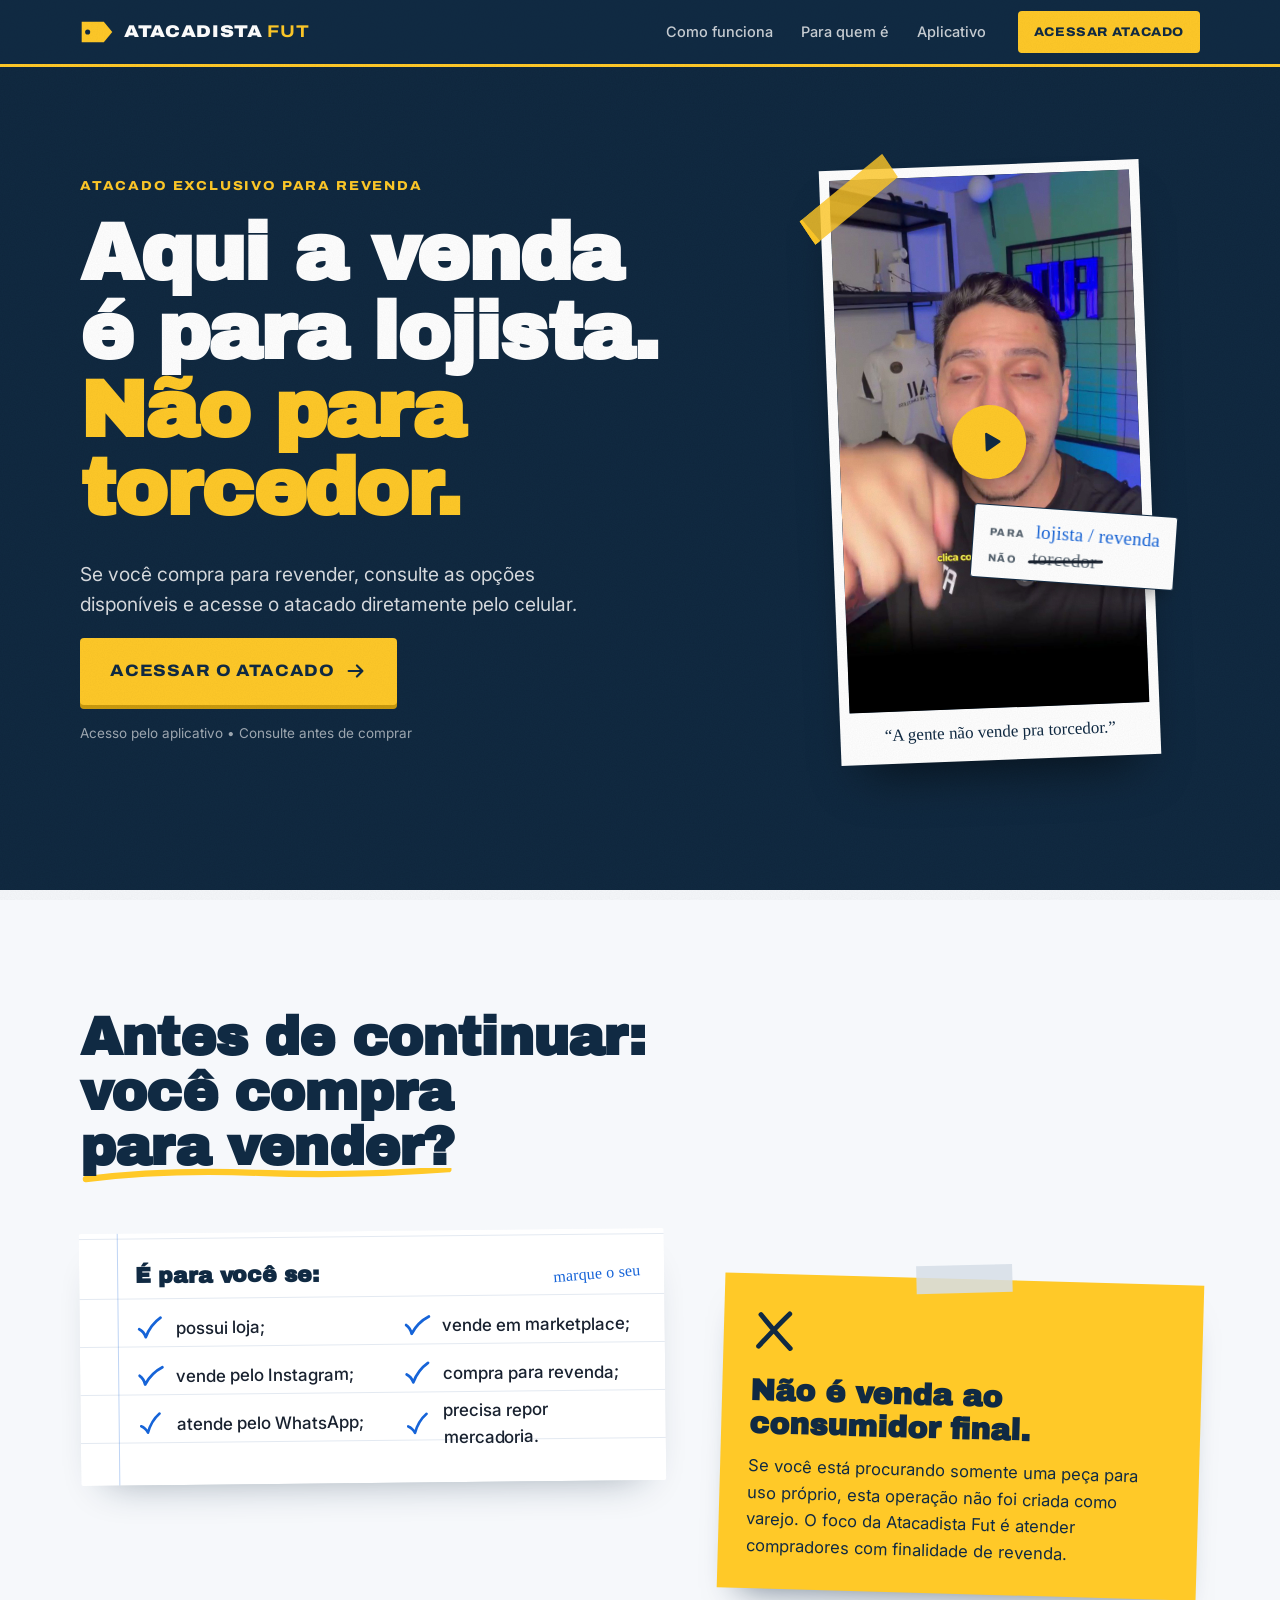
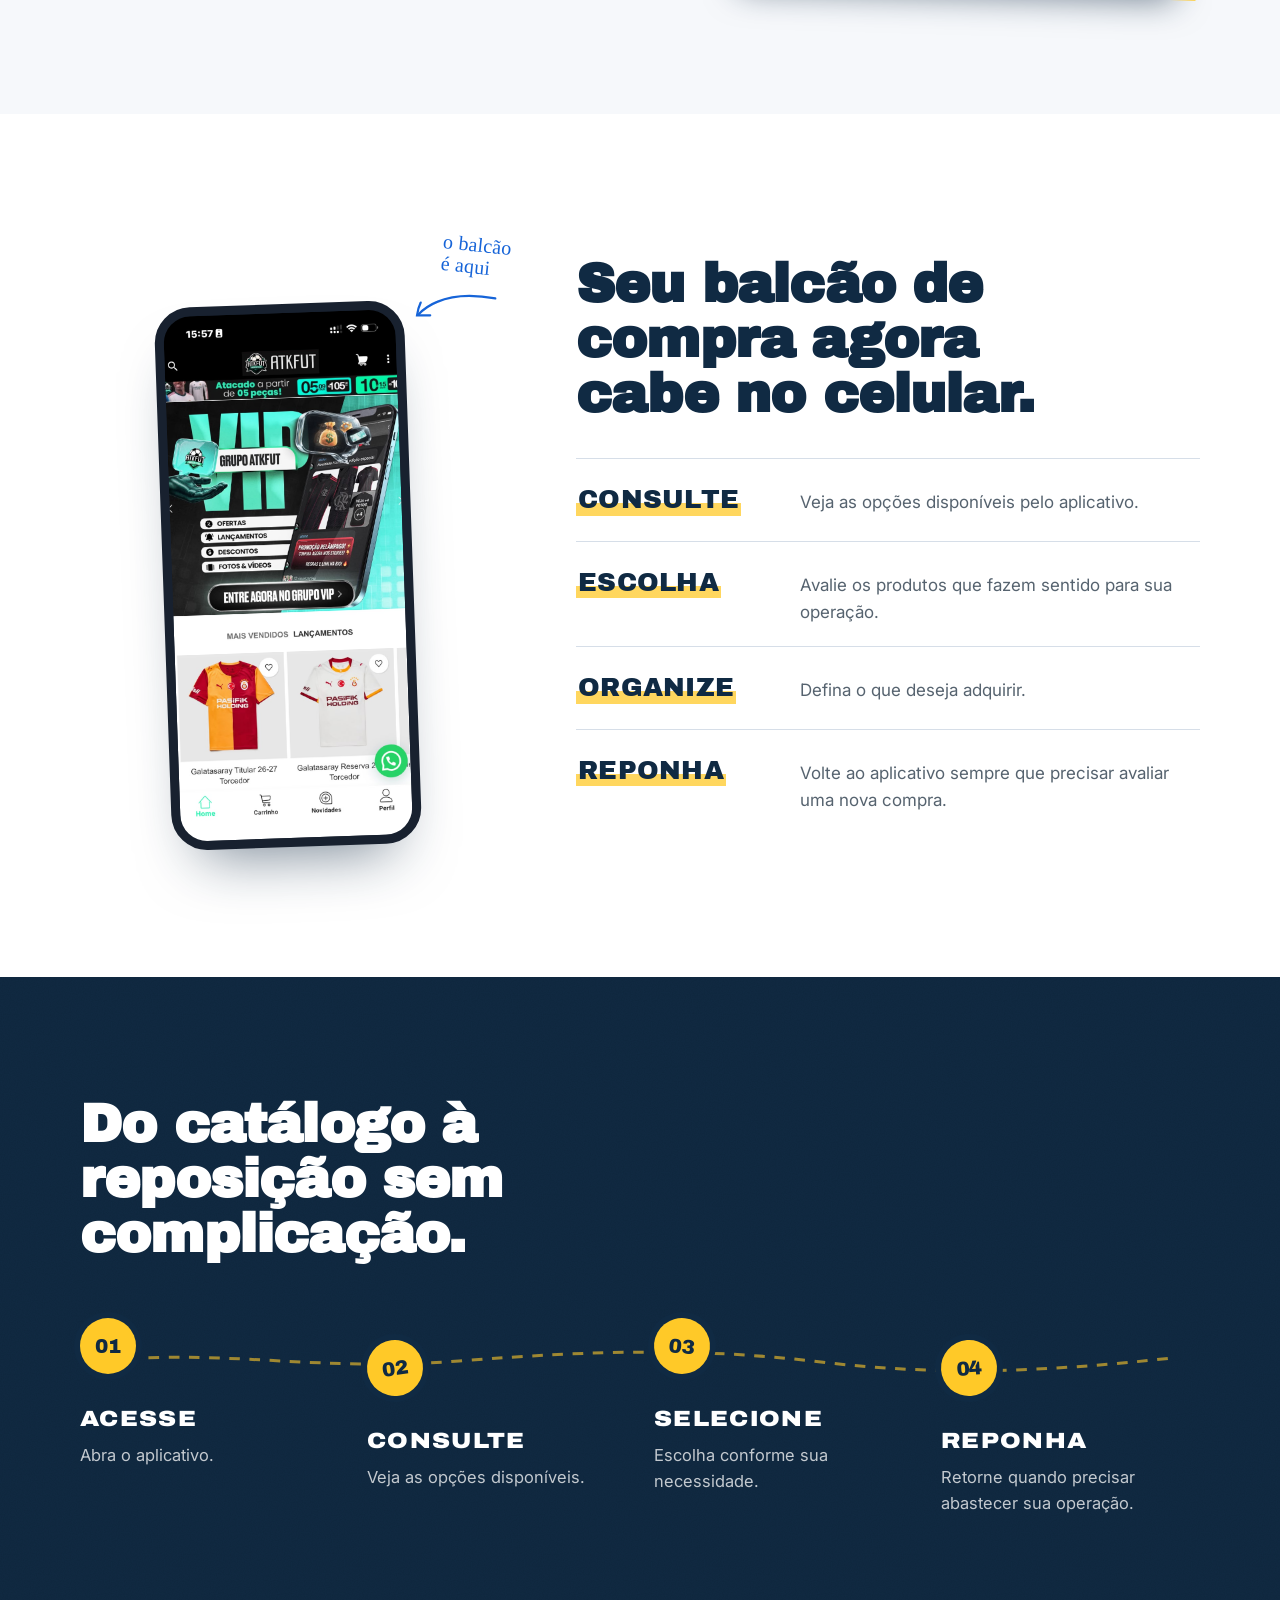
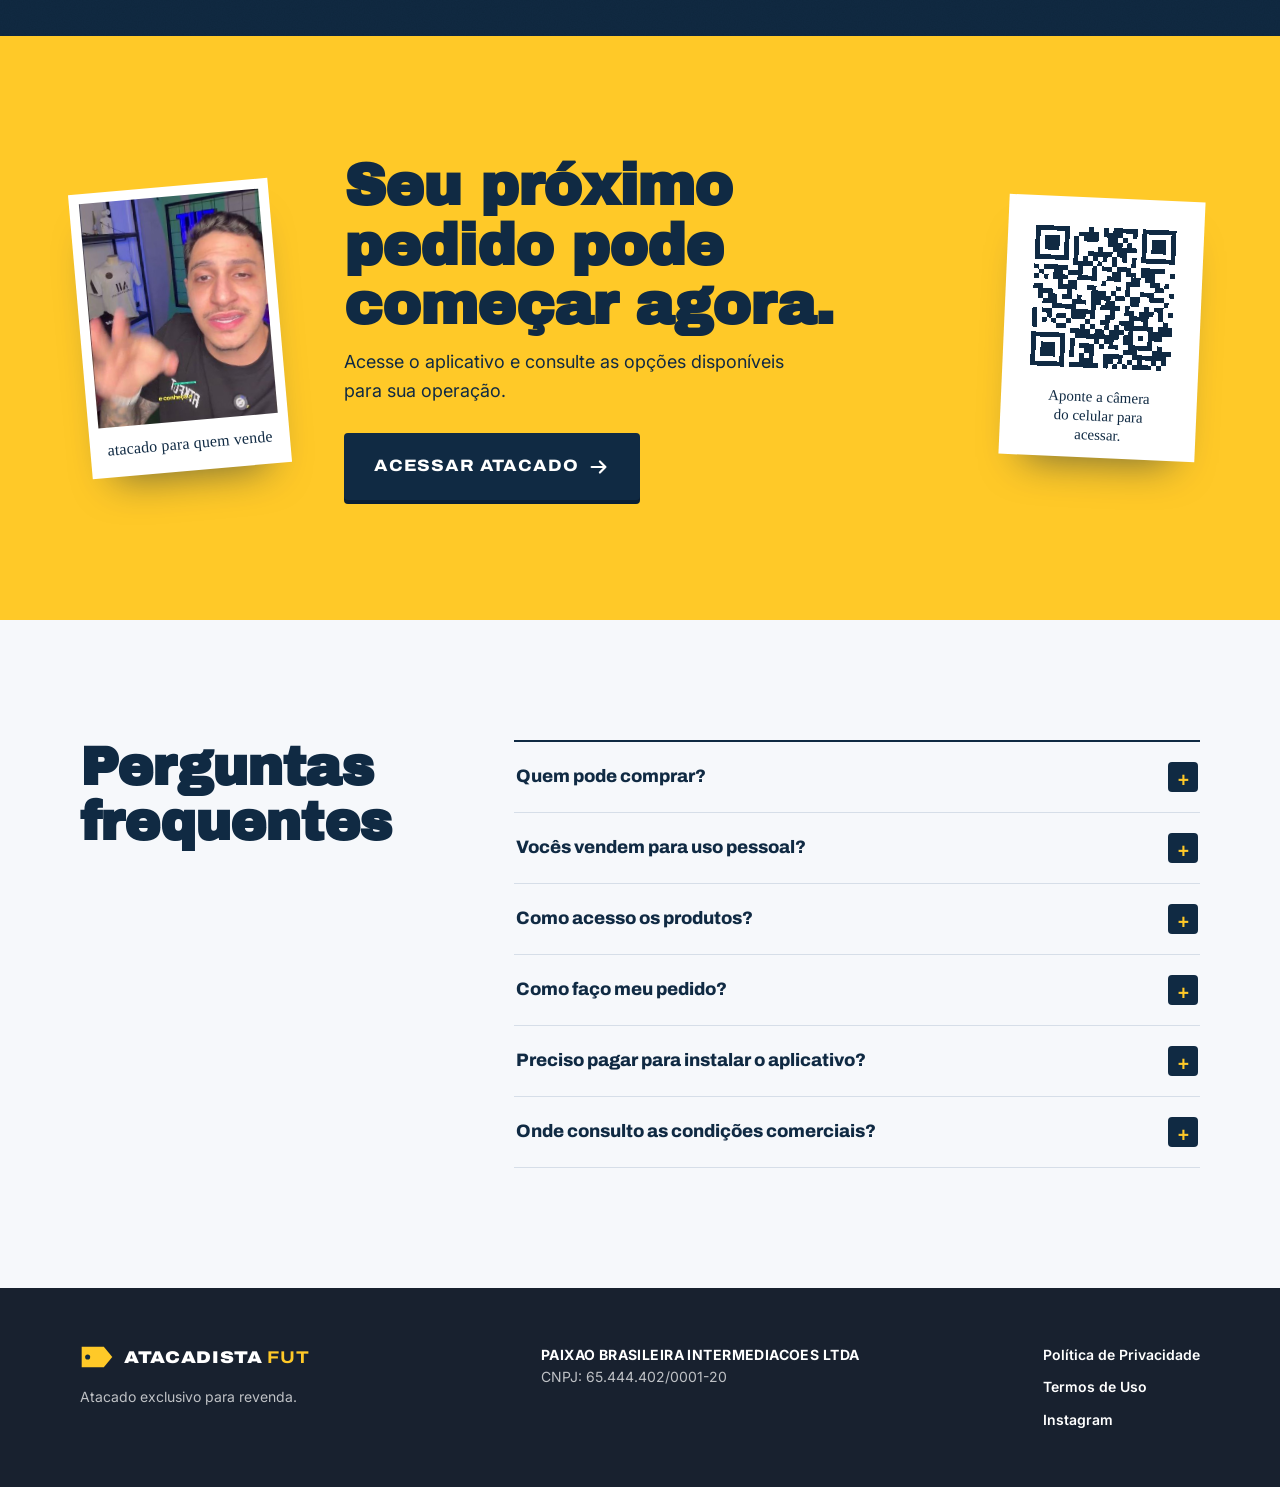
==== commit ee528a84: "Humanize the page: real video stills, hand-drawn marks, paper textures Co-Authored-By: Claude Opus 5" ====
--- a/index.html
+++ b/index.html
@@ -9,23 +9,24 @@
 <meta property="og:title" content="Atacadista Fut — Atacado para quem vende">
 <meta property="og:description" content="Aqui a venda é para lojista. Não para torcedor.">
 <meta property="og:type" content="website">
+<meta property="og:image" content="assets/video-capa.jpg">
 <link rel="icon" href="data:image/svg+xml,%3Csvg xmlns='http://www.w3.org/2000/svg' viewBox='0 0 64 64'%3E%3Crect width='64' height='64' rx='10' fill='%23102A43'/%3E%3Cpath d='M14 18h26l10 14-10 14H14z' fill='%23FFC928'/%3E%3Ccircle cx='22' cy='32' r='4' fill='%23102A43'/%3E%3C/svg%3E">
 <link rel="preconnect" href="https://fonts.googleapis.com">
 <link rel="preconnect" href="https://fonts.gstatic.com" crossorigin>
-<link rel="stylesheet" href="https://fonts.googleapis.com/css2?family=Archivo+Black&family=Archivo:wdth,wght@62..125,500..900&family=Inter:wght@400;500;600;700&display=swap">
-<link rel="stylesheet" href="style.css">
+<link rel="stylesheet" href="https://fonts.googleapis.com/css2?family=Archivo+Black&family=Archivo:wdth,wght@62..125,500..900&family=Inter:wght@400;500;600;700&family=Permanent+Marker&display=swap">
+<link rel="stylesheet" href="style.css?v=2">
 </head>
 <body>
 
-<!-- ícones -->
 <svg width="0" height="0" style="position:absolute" aria-hidden="true">
   <defs>
-    <symbol id="i-search" viewBox="0 0 24 24"><circle cx="11" cy="11" r="6.5"/><path d="m20 20-4.2-4.2"/></symbol>
-    <symbol id="i-check" viewBox="0 0 24 24"><rect x="3.5" y="3.5" width="17" height="17" rx="2"/><path d="m8 12.5 3 3 5-6.5"/></symbol>
-    <symbol id="i-list" viewBox="0 0 24 24"><path d="M9 6.5h11M9 12h11M9 17.5h11"/><path d="M4 6.5h1M4 12h1M4 17.5h1"/></symbol>
-    <symbol id="i-box" viewBox="0 0 24 24"><path d="M3.5 7.5 12 3l8.5 4.5v9L12 21l-8.5-4.5z"/><path d="M3.5 7.5 12 12l8.5-4.5M12 12v9"/><path d="m7.8 5.2 8.5 4.6"/></symbol>
-    <symbol id="i-x" viewBox="0 0 24 24"><path d="M6 6l12 12M18 6 6 18"/></symbol>
     <symbol id="i-arrow" viewBox="0 0 24 24"><path d="M4 12h15M13 6l6 6-6 6"/></symbol>
+    <symbol id="i-play" viewBox="0 0 24 24"><path d="M8 5v14l11-7Z"/></symbol>
+    <!-- traços feitos à mão (marcador) -->
+    <symbol id="h-check" viewBox="0 0 32 32"><path d="M4 17c3 1.5 6 5 7.5 9 3.5-9 9-16.5 17-22"/></symbol>
+    <symbol id="h-x" viewBox="0 0 32 32"><path d="M6 5c6 7 13 15 21 23M26 4C19 11 12 19 5 27"/></symbol>
+    <symbol id="h-arrow" viewBox="0 0 120 70"><path d="M6 10c22 2 52 8 74 26 9 7 15 14 20 24"/><path d="M84 56c6 2 11 3 17 5 1-6 1-12 0-18"/></symbol>
+    <symbol id="h-line" viewBox="0 0 300 14"><path d="M3 9c40-5 90-7 140-5 52 2 100 1 154-3"/></symbol>
   </defs>
 </svg>
 
@@ -52,119 +53,78 @@
   <section class="hero">
     <div class="wrap hero-grid">
       <div class="hero-head">
-        <p class="eyebrow"><span class="eyebrow-tag">B2B</span>ATACADO EXCLUSIVO PARA REVENDA</p>
-        <h1>Aqui a venda é para lojista.<br><span class="hl">Não para torcedor.</span></h1>
+        <p class="eyebrow">Atacado exclusivo para revenda</p>
+        <h1>Aqui a venda é para lojista. <span class="hl">Não para torcedor.</span></h1>
       </div>
 
       <div class="hero-video">
-        <div class="label">
-          <span class="label-hole" aria-hidden="true"></span>
-          <div class="label-head">
-            <span class="barcode" aria-hidden="true"></span>
-            <span class="label-code">ATK · REV</span>
-          </div>
-          <dl class="label-fields">
-            <div><dt>Para</dt><dd>Lojista / Revendedor</dd></div>
-            <div><dt>Canal</dt><dd>B2B</dd></div>
-          </dl>
+        <div class="photo">
+          <span class="tape tape-tl" aria-hidden="true"></span>
           <div class="video" data-video-id="EGvx4QLrc-0" data-track-play="atacadista_video_play">
             <button type="button" class="video-poster" aria-label="Assistir ao vídeo: A gente não vende pra torcedor">
-              <img src="https://i.ytimg.com/vi/EGvx4QLrc-0/hqdefault.jpg" alt="" width="480" height="360" decoding="async">
-              <span class="play" aria-hidden="true"></span>
+              <img src="assets/video-capa.jpg" alt="" width="720" height="1280" decoding="async" fetchpriority="high">
+              <span class="play" aria-hidden="true"><svg class="ic"><use href="#i-play"/></svg></span>
             </button>
           </div>
-          <p class="label-quote">“A gente não vende pra torcedor.”</p>
-        </div>
-        <div class="stamp" aria-hidden="true"><span>Exclusivo</span><b>para revenda</b></div>
+          <p class="photo-caption">“A gente não vende pra torcedor.”</p>
+        </div>
+        <div class="box-label" aria-hidden="true">
+          <span class="box-label-row"><small>Para</small><b class="marker">lojista / revenda</b></span>
+          <span class="box-label-row"><small>Não</small><b class="marker strike">torcedor</b></span>
+        </div>
       </div>
 
       <div class="hero-body">
         <p class="lead">Se você compra para revender, consulte as opções disponíveis e acesse o atacado diretamente pelo celular.</p>
         <a class="btn btn-yellow btn-lg" href="https://foxappy.com/link?store=atkfut" data-track="atacadista_app_click" data-location="hero">ACESSAR O ATACADO <svg class="ic"><use href="#i-arrow"/></svg></a>
-        <p class="micro"><span>Acesso pelo aplicativo</span><span class="dot" aria-hidden="true"></span><span>Consulte antes de comprar</span></p>
-      </div>
-    </div>
-  </section>
-
-  <!-- faixa de sinalização -->
-  <div class="ticker" aria-hidden="true">
-    <div class="ticker-track">
-      <span>ATACADO PARA QUEM VENDE</span><i></i><span>LOJISTAS</span><i></i><span>REVENDEDORES</span><i></i><span>INSTAGRAM</span><i></i><span>WHATSAPP</span><i></i><span>MARKETPLACE</span><i></i><span>REPOSIÇÃO</span><i></i>
-      <span>ATACADO PARA QUEM VENDE</span><i></i><span>LOJISTAS</span><i></i><span>REVENDEDORES</span><i></i><span>INSTAGRAM</span><i></i><span>WHATSAPP</span><i></i><span>MARKETPLACE</span><i></i><span>REPOSIÇÃO</span><i></i>
-    </div>
-  </div>
+        <p class="micro">Acesso pelo aplicativo • Consulte antes de comprar</p>
+      </div>
+    </div>
+  </section>
 
   <!-- SEÇÃO 02 -->
   <section class="who" id="para-quem-e">
-    <div class="wrap">
-      <div class="sec-head">
-        <p class="sec-code"><span>02</span>Para quem é</p>
-        <h2>Antes de continuar: você compra para vender?</h2>
-      </div>
-      <div class="who-grid">
-        <div class="sheet">
-          <div class="sheet-head">
-            <h3>É para você se:</h3>
-            <span class="sheet-tag">Checklist do lojista</span>
-          </div>
-          <ul class="checklist">
-            <li><svg class="ic"><use href="#i-check"/></svg>possui loja;</li>
-            <li><svg class="ic"><use href="#i-check"/></svg>vende pelo Instagram;</li>
-            <li><svg class="ic"><use href="#i-check"/></svg>atende pelo WhatsApp;</li>
-            <li><svg class="ic"><use href="#i-check"/></svg>vende em marketplace;</li>
-            <li><svg class="ic"><use href="#i-check"/></svg>compra para revenda;</li>
-            <li><svg class="ic"><use href="#i-check"/></svg>precisa repor mercadoria.</li>
-          </ul>
-        </div>
-        <div class="warning">
-          <div class="tape" aria-hidden="true"></div>
-          <div class="warning-body">
-            <span class="warning-icon" aria-hidden="true"><svg class="ic"><use href="#i-x"/></svg></span>
-            <h3>Não é venda ao consumidor final.</h3>
-            <p>Se você está procurando somente uma peça para uso próprio, esta operação não foi criada como varejo. O foco da Atacadista Fut é atender compradores com finalidade de revenda.</p>
-          </div>
-          <div class="tape" aria-hidden="true"></div>
-        </div>
+    <div class="wrap who-grid">
+      <h2 class="who-title">Antes de continuar: <span class="under">você compra para vender?<svg aria-hidden="true"><use href="#h-line"/></svg></span></h2>
+
+      <div class="order">
+        <div class="order-head">
+          <b>É para você se:</b>
+          <span class="marker">marque o seu</span>
+        </div>
+        <ul class="order-list">
+          <li><svg class="mk" aria-hidden="true"><use href="#h-check"/></svg>possui loja;</li>
+          <li><svg class="mk" aria-hidden="true"><use href="#h-check"/></svg>vende pelo Instagram;</li>
+          <li><svg class="mk" aria-hidden="true"><use href="#h-check"/></svg>atende pelo WhatsApp;</li>
+          <li><svg class="mk" aria-hidden="true"><use href="#h-check"/></svg>vende em marketplace;</li>
+          <li><svg class="mk" aria-hidden="true"><use href="#h-check"/></svg>compra para revenda;</li>
+          <li><svg class="mk" aria-hidden="true"><use href="#h-check"/></svg>precisa repor mercadoria.</li>
+        </ul>
+      </div>
+
+      <div class="notice">
+        <svg class="notice-x" aria-hidden="true"><use href="#h-x"/></svg>
+        <h3>Não é venda ao consumidor final.</h3>
+        <p>Se você está procurando somente uma peça para uso próprio, esta operação não foi criada como varejo. O foco da Atacadista Fut é atender compradores com finalidade de revenda.</p>
       </div>
     </div>
   </section>
 
   <!-- SEÇÃO 03 -->
   <section class="counter" id="aplicativo">
-    <div class="wrap">
-      <div class="sec-head">
-        <p class="sec-code"><span>03</span>Aplicativo</p>
+    <div class="wrap counter-grid">
+      <div class="counter-phone">
+        <div class="phone"><img src="assets/tela-app.jpg" alt="Tela inicial do aplicativo" width="736" height="1600" loading="lazy" decoding="async"></div>
+        <p class="hand-note"><span class="marker">o balcão é aqui</span><svg aria-hidden="true"><use href="#h-arrow"/></svg></p>
+      </div>
+      <div class="counter-text">
         <h2>Seu balcão de compra agora cabe no celular.</h2>
-      </div>
-      <div class="shelf">
-        <article class="tag-card">
-          <span class="tag-hole" aria-hidden="true"></span>
-          <svg class="ic tag-ic"><use href="#i-search"/></svg>
-          <h3>CONSULTE</h3>
-          <p>Veja as opções disponíveis pelo aplicativo.</p>
-          <span class="tag-foot" aria-hidden="true"><span class="barcode sm"></span></span>
-        </article>
-        <article class="tag-card">
-          <span class="tag-hole" aria-hidden="true"></span>
-          <svg class="ic tag-ic"><use href="#i-check"/></svg>
-          <h3>ESCOLHA</h3>
-          <p>Avalie os produtos que fazem sentido para sua operação.</p>
-          <span class="tag-foot" aria-hidden="true"><span class="barcode sm"></span></span>
-        </article>
-        <article class="tag-card">
-          <span class="tag-hole" aria-hidden="true"></span>
-          <svg class="ic tag-ic"><use href="#i-list"/></svg>
-          <h3>ORGANIZE</h3>
-          <p>Defina o que deseja adquirir.</p>
-          <span class="tag-foot" aria-hidden="true"><span class="barcode sm"></span></span>
-        </article>
-        <article class="tag-card">
-          <span class="tag-hole" aria-hidden="true"></span>
-          <svg class="ic tag-ic"><use href="#i-box"/></svg>
-          <h3>REPONHA</h3>
-          <p>Volte ao aplicativo sempre que precisar avaliar uma nova compra.</p>
-          <span class="tag-foot" aria-hidden="true"><span class="barcode sm"></span></span>
-        </article>
+        <dl class="pillars">
+          <div><dt>Consulte</dt><dd>Veja as opções disponíveis pelo aplicativo.</dd></div>
+          <div><dt>Escolha</dt><dd>Avalie os produtos que fazem sentido para sua operação.</dd></div>
+          <div><dt>Organize</dt><dd>Defina o que deseja adquirir.</dd></div>
+          <div><dt>Reponha</dt><dd>Volte ao aplicativo sempre que precisar avaliar uma nova compra.</dd></div>
+        </dl>
       </div>
     </div>
   </section>
@@ -172,15 +132,12 @@
   <!-- SEÇÃO 04 -->
   <section class="steps" id="como-funciona">
     <div class="wrap">
-      <div class="sec-head">
-        <p class="sec-code sec-code-light"><span>04</span>Como funciona</p>
-        <h2>Do catálogo à reposição sem complicação.</h2>
-      </div>
-      <ol class="flow">
-        <li><span class="n">01</span><div><h3>ACESSE</h3><p>Abra o aplicativo.</p></div></li>
-        <li><span class="n">02</span><div><h3>CONSULTE</h3><p>Veja as opções disponíveis.</p></div></li>
-        <li><span class="n">03</span><div><h3>SELECIONE</h3><p>Escolha conforme sua necessidade.</p></div></li>
-        <li><span class="n">04</span><div><h3>REPONHA</h3><p>Retorne quando precisar abastecer sua operação.</p></div></li>
+      <h2>Do catálogo à reposição sem complicação.</h2>
+      <ol class="route">
+        <li><span class="n">01</span><h3>ACESSE</h3><p>Abra o aplicativo.</p></li>
+        <li><span class="n">02</span><h3>CONSULTE</h3><p>Veja as opções disponíveis.</p></li>
+        <li><span class="n">03</span><h3>SELECIONE</h3><p>Escolha conforme sua necessidade.</p></li>
+        <li><span class="n">04</span><h3>REPONHA</h3><p>Retorne quando precisar abastecer sua operação.</p></li>
       </ol>
     </div>
   </section>
@@ -188,13 +145,16 @@
   <!-- CTA FINAL -->
   <section class="final" id="acessar">
     <div class="wrap final-grid">
+      <figure class="polaroid" aria-hidden="true">
+        <img src="assets/quadro.jpg" alt="" width="405" height="720" loading="lazy" decoding="async">
+        <figcaption class="marker">atacado para quem vende</figcaption>
+      </figure>
       <div class="final-copy">
         <h2>Seu próximo pedido pode começar agora.</h2>
         <p>Acesse o aplicativo e consulte as opções disponíveis para sua operação.</p>
         <a class="btn btn-navy btn-lg" href="https://foxappy.com/link?store=atkfut" data-track="atacadista_app_click" data-location="cta_final">ACESSAR ATACADO <svg class="ic"><use href="#i-arrow"/></svg></a>
       </div>
       <div class="qr" data-track-view="atacadista_qrcode_view">
-        <span class="label-hole" aria-hidden="true"></span>
         <div class="qr-code" role="img" aria-label="QR Code para acessar o aplicativo">
           <svg viewBox="-2 -2 33 33" shape-rendering="crispEdges"><path fill="#ffffff" d="M-2 -2h33v33H-2z"/><path stroke="#102A43" d="M0 0.5h7m4 0h1m2 0h1m1 0h5m1 0h7M0 1.5h1m5 0h1m2 0h4m1 0h4m2 0h1m1 0h1m5 0h1M0 2.5h1m1 0h3m1 0h1m1 0h1m1 0h3m2 0h2m1 0h1m3 0h1m1 0h3m1 0h1M0 3.5h1m1 0h3m1 0h1m1 0h1m6 0h3m1 0h1m2 0h1m1 0h3m1 0h1M0 4.5h1m1 0h3m1 0h1m1 0h1m4 0h1m2 0h5m1 0h1m1 0h3m1 0h1M0 5.5h1m5 0h1m1 0h1m2 0h5m1 0h2m3 0h1m5 0h1M0 6.5h7m1 0h1m1 0h1m1 0h1m1 0h1m1 0h1m1 0h1m1 0h1m1 0h7M8 7.5h4m1 0h1m2 0h1m3 0h1M0 8.5h1m1 0h5m2 0h1m2 0h1m1 0h2m1 0h3m2 0h5M1 9.5h1m2 0h2m1 0h3m2 0h1m3 0h2m1 0h2m1 0h3m3 0h1M0 10.5h1m1 0h1m1 0h3m2 0h4m2 0h3m2 0h2m1 0h2M5 11.5h1m1 0h2m5 0h1m4 0h3m2 0h2m1 0h1M0 12.5h2m3 0h4m2 0h2m4 0h1m1 0h1m5 0h2M1 13.5h3m3 0h1m4 0h3m1 0h1m2 0h1m2 0h3m3 0h1M1 14.5h1m1 0h2m1 0h2m1 0h1m2 0h4m1 0h2m1 0h2m2 0h3M2 15.5h3m3 0h3m1 0h2m1 0h2m3 0h2m5 0h1M4 16.5h5m3 0h1m1 0h4m1 0h1m3 0h1m1 0h2M0 17.5h1m1 0h2m4 0h5m3 0h1m2 0h2m1 0h3m1 0h1m1 0h1M0 18.5h1m2 0h1m1 0h2m1 0h3m1 0h1m2 0h2m3 0h4m2 0h1M0 19.5h1m1 0h1m1 0h1m2 0h1m3 0h1m2 0h2m2 0h3m2 0h1m3 0h1M0 20.5h1m4 0h2m3 0h1m1 0h1m2 0h1m1 0h1m1 0h6m1 0h3M8 21.5h4m1 0h2m1 0h3m1 0h1m3 0h5M0 22.5h7m2 0h9m1 0h2m1 0h1m1 0h3M0 23.5h1m5 0h1m1 0h1m4 0h1m1 0h2m2 0h2m3 0h1M0 24.5h1m1 0h3m1 0h1m1 0h1m1 0h3m1 0h1m1 0h2m2 0h5m1 0h1M0 25.5h1m1 0h3m1 0h1m1 0h1m2 0h2m6 0h3m3 0h4M0 26.5h1m1 0h3m1 0h1m1 0h1m1 0h1m1 0h1m2 0h4m2 0h7M0 27.5h1m5 0h1m3 0h3m2 0h2m1 0h1m1 0h1m1 0h1m2 0h1m1 0h1M0 28.5h7m1 0h6m1 0h1m1 0h1m1 0h1m1 0h4m1 0h1"/></svg>
         </div>
@@ -206,10 +166,7 @@
   <!-- FAQ -->
   <section class="faq" id="duvidas">
     <div class="wrap faq-grid">
-      <div class="sec-head">
-        <p class="sec-code"><span>?</span>Dúvidas</p>
-        <h2>Perguntas frequentes</h2>
-      </div>
+      <h2>Perguntas frequentes</h2>
       <div class="faq-list">
         <details>
           <summary>Quem pode comprar?</summary>
@@ -241,7 +198,6 @@
 </main>
 
 <footer class="footer">
-  <div class="tape tape-thin" aria-hidden="true"></div>
   <div class="wrap footer-in">
     <div class="footer-brand">
       <a href="#" class="logo" aria-label="Atacadista Fut, início">
@@ -266,6 +222,6 @@
   <a class="btn btn-yellow btn-block" href="https://foxappy.com/link?store=atkfut" data-track="atacadista_app_click" data-location="sticky_mobile">ACESSAR ATACADO</a>
 </div>
 
-<script src="main.js"></script>
+<script src="main.js?v=2"></script>
 </body>
 </html>
--- a/style.css
+++ b/style.css
@@ -1,4 +1,5 @@
-/* Conceito: balcão de atacado — etiquetas de caixa, sinalização comercial e grade de estoque sobre azul profundo. */
+/* Atacadista Fut — balcão de atacado de verdade: foto colada com fita, etiqueta escrita a marcador,
+   folha de pedido, bilhete amarelo. Azul profundo + amarelo, com textura de papel. */
 :root{
   --navy: #102A43;
   --navy-2: #0B1F33;
@@ -6,27 +7,34 @@
   --yellow: #FFC928;
   --ice: #F6F8FB;
   --graphite: #18212F;
+  --paper: #FFFFFF;
   --line: #D6DEE8;
-  --muted: #5A6878;
-  --navy-line: rgba(255,255,255,.09);
+  --muted: #56636F;
   --display: 'Archivo Black', 'Archivo', 'Arial Black', system-ui, sans-serif;
   --head: 'Archivo', system-ui, sans-serif;
   --body: 'Inter', system-ui, -apple-system, 'Segoe UI', sans-serif;
+  --hand: 'Permanent Marker', 'Comic Sans MS', cursive;
+  --grain: url("data:image/svg+xml,%3Csvg xmlns='http://www.w3.org/2000/svg' width='180' height='180'%3E%3Cfilter id='n'%3E%3CfeTurbulence type='fractalNoise' baseFrequency='.85' numOctaves='2' stitchTiles='stitch'/%3E%3CfeColorMatrix values='0 0 0 0 0 0 0 0 0 0 0 0 0 0 0 0 0 0 .55 0'/%3E%3C/filter%3E%3Crect width='100%25' height='100%25' filter='url(%23n)'/%3E%3C/svg%3E");
   color-scheme: light;
 }
 
 *{ box-sizing:border-box; }
 html{ scroll-behavior:smooth; -webkit-text-size-adjust:100%; }
-body{ margin:0; background:var(--ice); color:var(--graphite); font-family:var(--body); font-size:16px; line-height:1.55; -webkit-font-smoothing:antialiased; overflow-x:hidden; }
+body{ margin:0; background:var(--ice); color:var(--graphite); font-family:var(--body); font-size:16.5px; line-height:1.6; -webkit-font-smoothing:antialiased; overflow-x:hidden; }
+body::after{ content:""; position:fixed; inset:0; z-index:200; pointer-events:none; background-image:var(--grain); opacity:.07; mix-blend-mode:multiply; }
 img{ max-width:100%; display:block; }
 h1,h2,h3{ margin:0; text-wrap:balance; }
 p{ margin:0; }
 a{ color:inherit; }
 :focus-visible{ outline:3px solid var(--yellow); outline-offset:3px; }
-.wrap{ max-width:1180px; margin:0 auto; padding-inline:20px; }
+.wrap{ max-width:1160px; margin:0 auto; padding-inline:20px; }
 .skip{ position:absolute; left:-9999px; top:8px; background:var(--yellow); color:var(--navy); padding:8px 14px; font-weight:700; z-index:100; }
 .skip:focus{ left:12px; }
 .ic{ width:20px; height:20px; fill:none; stroke:currentColor; stroke-width:2; stroke-linecap:round; stroke-linejoin:round; flex:none; }
+.marker{ font-family:var(--hand); font-weight:400; letter-spacing:.01em; }
+section{ padding-block:76px; }
+@media (min-width:960px){ section{ padding-block:120px; } }
+h2{ font-family:var(--display); font-size:clamp(32px, 4.4vw, 54px); line-height:1.02; letter-spacing:-.015em; color:var(--navy); }
 
 /* botões */
 .btn{ display:inline-flex; align-items:center; justify-content:center; gap:10px; font-family:var(--head); font-weight:800; font-stretch:110%; letter-spacing:.05em; text-decoration:none; white-space:nowrap; border-radius:4px; border:2px solid transparent; transition:background .15s, transform .15s, box-shadow .15s; }
@@ -44,181 +52,161 @@
 
 /* topo */
 .topbar{ position:sticky; top:env(safe-area-inset-top, 0px); z-index:30; background:var(--navy); border-bottom:3px solid var(--yellow); }
-.topbar-in{ display:flex; align-items:center; justify-content:space-between; gap:16px; min-height:64px; }
-.logo{ display:inline-flex; align-items:center; gap:10px; text-decoration:none; color:#fff; font-family:var(--display); font-size:17px; letter-spacing:.02em; white-space:nowrap; }
-.logo b{ color:var(--yellow); font-weight:400; }
-.logo-tag{ width:34px; height:24px; flex:none; }
-.nav{ display:none; gap:30px; font-size:14px; font-weight:600; }
-.nav a{ color:#C3D1DF; text-decoration:none; padding-block:4px; border-bottom:2px solid transparent; }
-.nav a:hover{ color:#fff; border-color:var(--yellow); }
-@media (min-width:880px){ .nav{ display:flex; } }
-@media (max-width:480px){ .topbar .btn-sm{ padding:8px 10px; font-size:11.5px; letter-spacing:.02em; } .logo{ font-size:14px; gap:8px; } .logo-tag{ width:28px; height:20px; } }
-
-/* hero */
-.hero{
-  position:relative; overflow:hidden; background:var(--navy); color:#fff; padding-block:32px 48px;
-  background-image:
-    radial-gradient(ellipse at 80% 30%, rgba(22,100,216,.35), transparent 55%),
-    linear-gradient(var(--navy-line) 1px, transparent 1px),
-    linear-gradient(90deg, var(--navy-line) 1px, transparent 1px);
-  background-size:auto, 56px 56px, 56px 56px;
-}
-.hero::after{ content:""; position:absolute; left:0; right:0; bottom:0; height:120px; background:linear-gradient(transparent, rgba(11,31,51,.6)); pointer-events:none; }
-.hero-grid{ position:relative; z-index:1; display:grid; grid-template-areas:"head" "video" "body"; gap:26px; }
-.hero-head{ grid-area:head; min-width:0; }
-.hero-video{ grid-area:video; position:relative; }
-.hero-body{ grid-area:body; min-width:0; }
+.topbar-in{ display:flex; align-items:center; gap:24px; min-height:64px; }
+.logo{ display:inline-flex; align-items:center; gap:10px; text-decoration:none; color:#fff; font-family:var(--head); font-weight:900; font-stretch:115%; font-size:17px; letter-spacing:.04em; }
+.logo b{ color:var(--yellow); }
+.logo-tag{ width:34px; height:24px; }
+.nav{ display:none; gap:28px; margin-left:auto; }
+.nav a{ color:rgba(255,255,255,.78); text-decoration:none; font-size:14.5px; font-weight:500; }
+.nav a:hover{ color:#fff; }
+.topbar .btn{ margin-left:auto; }
+@media (min-width:960px){ .nav{ display:flex; } .topbar .btn{ margin-left:8px; } }
+@media (max-width:420px){ .topbar .btn{ display:none; } }
+
+/* HERO */
+.hero{ position:relative; background:var(--navy); color:#fff; padding-block:44px 72px; overflow:hidden; }
+.hero::before{ content:""; position:absolute; inset:0; background-image:var(--grain); opacity:.18; mix-blend-mode:overlay; pointer-events:none; }
+.hero-grid{ position:relative; display:grid; gap:30px; grid-template-areas:"head" "video" "body"; }
+.hero-head{ grid-area:head; }
+.hero-video{ grid-area:video; }
+.hero-body{ grid-area:body; display:flex; flex-direction:column; align-items:flex-start; gap:18px; }
 @media (min-width:960px){
-  .hero{ padding-block:72px 92px; }
-  .hero-grid{ grid-template-columns:1.2fr .8fr; grid-template-areas:"head video" "body video"; column-gap:64px; row-gap:30px; align-items:end; }
+  .hero{ padding-block:84px 120px; }
+  .hero-grid{ grid-template-columns:1.2fr .8fr; grid-template-areas:"head video" "body video"; column-gap:72px; row-gap:30px; align-items:end; }
   .hero-body{ align-self:start; }
 }
-.eyebrow{ display:inline-flex; align-items:center; gap:10px; font-family:var(--head); font-weight:800; font-size:12.5px; letter-spacing:.16em; color:var(--yellow); margin-bottom:18px; }
-.eyebrow-tag{ background:var(--yellow); color:var(--navy); padding:3px 8px; border-radius:2px; letter-spacing:.08em; }
-.hero h1{ font-family:var(--display); font-weight:400; font-size:clamp(36px, 8vw, 74px); line-height:.98; letter-spacing:-.015em; }
-.hl{ color:var(--yellow); position:relative; white-space:nowrap; }
-@media (max-width:420px){ .hl{ white-space:normal; } }
-.lead{ font-size:clamp(17px, 2vw, 20px); color:#CBD7E3; max-width:44ch; margin-bottom:26px; }
-.micro{ display:flex; flex-wrap:wrap; align-items:center; gap:8px 12px; margin-top:16px; font-size:13.5px; color:#9FB2C6; }
-.micro .dot{ width:5px; height:5px; border-radius:50%; background:var(--yellow); }
-@media (max-width:959px){ .hero-body .btn-lg{ width:100%; } }
-
-/* etiqueta com o vídeo */
-.label{ position:relative; width:min(100%, 290px); margin-inline:auto; background:#fff; color:var(--navy); border-radius:6px; padding:22px 10px 10px; box-shadow:0 30px 60px -24px rgba(0,0,0,.65); transform-origin:50% 0; animation:swing 1.2s cubic-bezier(.3,1.5,.5,1) both; }
-@keyframes swing{ from{ transform:rotate(-3deg); } to{ transform:rotate(1.2deg); } }
-@media (min-width:960px){ .label{ width:340px; margin-inline:auto 10px; } }
-.label-hole{ position:absolute; top:8px; left:50%; width:14px; height:14px; transform:translateX(-50%); border-radius:50%; background:var(--navy); box-shadow:inset 0 2px 3px rgba(0,0,0,.5); }
-.label-head{ display:flex; align-items:center; justify-content:space-between; gap:10px; padding:4px 4px 10px; border-bottom:2px solid var(--navy); }
-.barcode{ display:block; width:96px; height:26px; background:repeating-linear-gradient(90deg, var(--navy) 0 2px, transparent 2px 4px, var(--navy) 4px 7px, transparent 7px 8px, var(--navy) 8px 9px, transparent 9px 12px, var(--navy) 12px 15px, transparent 15px 17px); }
-.barcode.sm{ width:64px; height:16px; opacity:.8; }
-.label-code{ font-family:var(--head); font-weight:900; font-stretch:125%; font-size:15px; letter-spacing:.06em; }
-.label-fields{ display:grid; grid-template-columns:1.4fr .6fr; margin:0; border-bottom:1px solid var(--line); }
-.label-fields div{ padding:8px 4px; }
-.label-fields div + div{ border-left:1px solid var(--line); padding-left:10px; }
-.label-fields dt{ font-size:10px; font-weight:700; letter-spacing:.14em; text-transform:uppercase; color:var(--muted); }
-.label-fields dd{ margin:0; font-family:var(--head); font-weight:800; font-size:13.5px; }
-.label-quote{ text-align:center; font-family:var(--head); font-weight:800; font-size:14px; padding:12px 4px 4px; }
-.stamp{ position:absolute; z-index:2; right:-6px; top:46%; transform:rotate(-12deg); display:flex; flex-direction:column; align-items:center; padding:10px 14px; border:3px solid var(--yellow); border-radius:6px; color:var(--yellow); background:rgba(16,42,67,.82); font-family:var(--head); font-weight:900; font-stretch:115%; text-transform:uppercase; line-height:1.05; box-shadow:0 0 0 4px rgba(16,42,67,.82); }
-.stamp span{ font-size:11px; letter-spacing:.24em; }
-.stamp b{ font-size:17px; letter-spacing:.04em; }
-@media (min-width:960px){ .stamp{ right:auto; left:-38px; top:auto; bottom:90px; } }
-@media (max-width:959px){ .stamp{ top:auto; bottom:64px; right:-6px; } }
-@media (max-width:420px){ .stamp b{ font-size:14px; } }
-
-.video{ position:relative; aspect-ratio:9 / 16; background:var(--navy-2); border-radius:3px; overflow:hidden; margin-top:10px; }
+.eyebrow{ font-family:var(--head); font-weight:800; font-stretch:110%; font-size:13px; letter-spacing:.14em; text-transform:uppercase; color:var(--yellow); margin-bottom:18px; }
+h1{ font-family:var(--display); font-size:clamp(40px, 6.4vw, 80px); line-height:.98; letter-spacing:-.02em; }
+h1 .hl{ display:block; color:var(--yellow); }
+.lead{ font-size:clamp(17px, 1.5vw, 19.5px); color:rgba(255,255,255,.84); max-width:42ch; }
+.micro{ font-size:13.5px; color:rgba(255,255,255,.6); }
+@media (max-width:620px){ .hero-body .btn{ width:100%; } }
+
+/* foto do vídeo colada com fita */
+.hero-video{ position:relative; justify-self:center; width:min(100%, 340px); padding:14px 10px 10px; }
+.photo{ position:relative; background:var(--paper); padding:10px 10px 14px; transform:rotate(-2.2deg); box-shadow:0 30px 50px -24px rgba(0,0,0,.6); }
+.video{ position:relative; aspect-ratio:9 / 16; overflow:hidden; background:var(--navy-2); }
 .video iframe{ position:absolute; inset:0; width:100%; height:100%; border:0; }
-.video-poster{ position:absolute; inset:0; padding:0; border:0; cursor:pointer; background:var(--navy-2); }
-.video-poster img{ width:100%; height:100%; object-fit:cover; transition:transform .4s; }
-.video-poster:hover img{ transform:scale(1.03); }
-.play{ position:absolute; left:50%; top:50%; width:76px; height:76px; transform:translate(-50%,-50%); border-radius:50%; background:var(--yellow); box-shadow:0 0 0 8px rgba(255,201,40,.28), 0 10px 26px rgba(0,0,0,.45); transition:transform .15s; }
-.play::after{ content:""; position:absolute; left:30px; top:23px; border-left:22px solid var(--navy); border-top:15px solid transparent; border-bottom:15px solid transparent; }
-.video-poster:hover .play{ transform:translate(-50%,-50%) scale(1.07); }
-
-/* faixa */
-.ticker{ background:var(--yellow); color:var(--navy); overflow:hidden; border-block:2px solid var(--navy); }
-.ticker-track{ display:flex; align-items:center; gap:22px; width:max-content; padding-block:13px; animation:ticker 38s linear infinite; font-family:var(--head); font-weight:900; font-stretch:120%; font-size:15px; letter-spacing:.08em; white-space:nowrap; }
-.ticker i{ width:9px; height:9px; background:var(--navy); transform:rotate(45deg); flex:none; }
-@keyframes ticker{ to{ transform:translateX(-50%); } }
-
-/* seções */
-section{ padding-block:64px; }
-@media (min-width:960px){ section{ padding-block:104px; } }
-.sec-head{ margin-bottom:34px; }
-.sec-code{ display:inline-flex; align-items:center; gap:10px; font-family:var(--head); font-weight:800; font-size:12px; letter-spacing:.18em; text-transform:uppercase; color:var(--blue); margin-bottom:14px; }
-.sec-code span{ display:inline-flex; align-items:center; justify-content:center; min-width:30px; height:22px; padding-inline:6px; border-radius:2px; background:var(--navy); color:var(--yellow); letter-spacing:.04em; }
-.sec-code-light{ color:var(--yellow); }
-.sec-code-light span{ background:var(--yellow); color:var(--navy); }
-h2{ font-family:var(--display); font-weight:400; font-size:clamp(28px, 4.8vw, 46px); line-height:1.04; letter-spacing:-.01em; color:var(--navy); max-width:20ch; }
-
-/* 02 */
-.who-grid{ display:grid; gap:18px; }
-@media (min-width:880px){ .who-grid{ grid-template-columns:1.05fr .95fr; gap:22px; } }
-.sheet{ background:#fff; border:1px solid var(--line); border-radius:6px; padding:24px 22px; box-shadow:0 18px 40px -30px rgba(16,42,67,.5); }
-.sheet-head{ display:flex; align-items:center; justify-content:space-between; gap:12px; flex-wrap:wrap; padding-bottom:14px; margin-bottom:6px; border-bottom:2px solid var(--navy); }
-.sheet-head h3{ font-family:var(--head); font-weight:900; font-stretch:110%; font-size:21px; color:var(--navy); }
-.sheet-tag{ font-size:11px; font-weight:700; letter-spacing:.14em; text-transform:uppercase; color:var(--muted); border:1px dashed var(--line); padding:4px 8px; border-radius:2px; }
-.checklist{ list-style:none; margin:0; padding:0; display:grid; }
-@media (min-width:560px){ .checklist{ grid-template-columns:1fr 1fr; column-gap:24px; } }
-.checklist li{ display:flex; align-items:center; gap:12px; padding:13px 0; border-bottom:1px dashed var(--line); font-size:16.5px; font-weight:500; }
-.checklist .ic{ width:24px; height:24px; color:var(--blue); background:#E6EFFC; border-radius:4px; padding:2px; }
-.warning{ display:flex; flex-direction:column; background:var(--graphite); color:#E3E9F0; border-radius:6px; overflow:hidden; }
-.tape{ height:16px; flex:none; background:repeating-linear-gradient(-45deg, var(--yellow) 0 14px, var(--graphite) 14px 28px); }
-.tape-thin{ height:10px; }
-.warning-body{ padding:30px 24px; flex:1; display:flex; flex-direction:column; justify-content:center; }
-.warning-icon{ width:48px; height:48px; border-radius:4px; background:var(--yellow); color:var(--graphite); display:flex; align-items:center; justify-content:center; margin-bottom:18px; }
-.warning-icon .ic{ width:26px; height:26px; stroke-width:3; }
-.warning h3{ font-family:var(--display); font-weight:400; font-size:clamp(22px, 2.6vw, 28px); line-height:1.12; color:var(--yellow); margin-bottom:14px; }
-.warning p{ font-size:16.5px; color:#BFCAD6; max-width:46ch; }
-
-/* 03 */
-.counter{ background:#fff; border-block:1px solid var(--line); }
-.shelf{ display:grid; gap:16px; }
-@media (min-width:640px){ .shelf{ grid-template-columns:1fr 1fr; } }
-@media (min-width:1000px){ .shelf{ grid-template-columns:repeat(4,1fr); } }
-.tag-card{ position:relative; display:flex; flex-direction:column; background:var(--ice); border:1px solid var(--line); border-radius:4px 22px 4px 4px; padding:22px 20px 18px; transition:transform .2s, box-shadow .2s, border-color .2s; }
-.tag-card:hover{ transform:translateY(-4px); border-color:var(--blue); box-shadow:0 18px 30px -22px rgba(22,100,216,.6); }
-.tag-hole{ position:absolute; top:14px; right:16px; width:12px; height:12px; border-radius:50%; border:2px solid var(--line); background:#fff; }
-.tag-ic{ width:42px; height:42px; padding:9px; border-radius:4px; background:var(--navy); color:var(--yellow); stroke-width:2.2; }
-.tag-card h3{ font-family:var(--display); font-weight:400; font-size:23px; letter-spacing:.02em; color:var(--navy); margin:18px 0 6px; }
-.tag-card p{ color:var(--muted); font-size:15.5px; flex:1; }
-.tag-foot{ display:flex; margin-top:18px; padding-top:12px; border-top:1px dashed var(--line); }
-
-/* 04 */
-.steps{ background:var(--navy); color:#fff; background-image:linear-gradient(var(--navy-line) 1px, transparent 1px), linear-gradient(90deg, var(--navy-line) 1px, transparent 1px); background-size:56px 56px; }
-.steps h2{ color:#fff; }
-.flow{ list-style:none; margin:0; padding:0; display:grid; gap:12px; }
-@media (min-width:880px){ .flow{ grid-template-columns:repeat(4,1fr); gap:16px; } }
-.flow li{ position:relative; display:flex; gap:18px; align-items:flex-start; background:rgba(255,255,255,.04); border:1px solid rgba(255,255,255,.14); border-radius:4px; padding:22px 20px; }
-@media (min-width:880px){
-  .flow li{ flex-direction:column; gap:14px; padding:28px 24px 30px; }
-  .flow li:not(:last-child)::after{ content:""; position:absolute; right:-14px; top:46px; width:12px; height:12px; border-top:3px solid var(--yellow); border-right:3px solid var(--yellow); transform:rotate(45deg); }
-}
-.n{ font-family:var(--display); font-size:54px; line-height:.9; color:var(--yellow); flex:none; }
-.flow h3{ font-family:var(--head); font-weight:900; font-stretch:115%; font-size:18px; letter-spacing:.08em; margin-bottom:4px; }
-.flow p{ color:#B7C6D6; font-size:15.5px; }
+.video-poster{ position:absolute; inset:0; width:100%; height:100%; padding:0; border:0; background:none; cursor:pointer; }
+.video-poster img{ width:100%; height:100%; object-fit:cover; }
+.play{ position:absolute; left:50%; top:50%; width:74px; height:74px; margin:-37px 0 0 -37px; border-radius:50%; display:grid; place-items:center; background:var(--yellow); color:var(--navy); box-shadow:0 10px 24px rgba(0,0,0,.35); transition:transform .2s; }
+.play .ic{ width:28px; height:28px; fill:currentColor; margin-left:4px; }
+.video-poster:hover .play{ transform:scale(1.07); }
+.photo-caption{ padding-top:10px; text-align:center; font-family:var(--hand); font-size:17px; color:var(--navy); }
+.tape{ position:absolute; z-index:2; width:110px; height:30px; background:rgba(255,201,40,.82); box-shadow:0 2px 6px rgba(0,0,0,.15); }
+.tape::before, .tape::after{ content:""; position:absolute; top:0; bottom:0; width:6px; background:inherit; }
+.tape-tl{ left:-26px; top:14px; transform:rotate(-38deg); clip-path:polygon(3% 0, 100% 6%, 97% 100%, 0 94%); }
+.box-label{ position:absolute; z-index:3; right:-16px; top:58%; display:grid; gap:2px; padding:12px 16px 10px; background:#fff; color:var(--navy); border:1.5px solid var(--navy); border-radius:3px; transform:rotate(4deg); box-shadow:0 12px 22px -12px rgba(0,0,0,.6); }
+.box-label-row{ display:flex; align-items:baseline; gap:10px; }
+.box-label small{ font-family:var(--head); font-weight:800; font-size:10.5px; letter-spacing:.14em; text-transform:uppercase; color:var(--muted); min-width:34px; }
+.box-label b{ font-size:19px; line-height:1.25; color:var(--blue); }
+.strike{ position:relative; color:var(--muted) !important; }
+.strike::after{ content:""; position:absolute; left:-4px; right:-6px; top:52%; height:3px; background:var(--graphite); border-radius:3px; transform:rotate(-4deg); }
+@media (max-width:420px){ .box-label{ right:-4px; } }
+
+/* 02 — folha de pedido + bilhete */
+.who-grid{ display:grid; gap:44px; }
+@media (min-width:960px){ .who-grid{ grid-template-columns:1.1fr .9fr; grid-template-areas:"title title" "order notice"; column-gap:56px; row-gap:56px; align-items:start; } .who-title{ grid-area:title; } .order{ grid-area:order; } .notice{ grid-area:notice; margin-top:48px; } }
+.who-title{ max-width:18ch; }
+.under{ position:relative; display:inline; }
+.under svg{ position:absolute; left:0; bottom:-.18em; width:100%; height:.32em; fill:none; stroke:var(--yellow); stroke-width:5; stroke-linecap:round; z-index:-1; overflow:visible; }
+.who-title{ position:relative; z-index:0; }
+.order{ position:relative; background:var(--paper); padding:26px 24px 30px 56px; border-radius:2px; box-shadow:0 20px 40px -26px rgba(16,42,67,.45); background-image:linear-gradient(90deg, transparent 38px, rgba(22,100,216,.28) 38px 39.5px, transparent 39.5px), repeating-linear-gradient(transparent 0 47px, #E3E9F1 47px 48px); background-position:0 0, 0 18px; transform:rotate(-.6deg); }
+.order-head{ display:flex; align-items:baseline; justify-content:space-between; gap:12px; flex-wrap:wrap; margin-bottom:10px; }
+.order-head b{ font-family:var(--display); font-size:22px; color:var(--navy); }
+.order-head .marker{ color:var(--blue); font-size:16px; transform:rotate(-4deg); }
+.order-list{ list-style:none; margin:0; padding:0; columns:1; }
+@media (min-width:560px){ .order-list{ columns:2; column-gap:28px; } }
+.order-list li{ position:relative; display:flex; align-items:center; gap:12px; min-height:48px; font-size:17px; font-weight:500; break-inside:avoid; }
+.mk{ width:28px; height:28px; flex:none; fill:none; stroke:var(--blue); stroke-width:3.2; stroke-linecap:round; stroke-linejoin:round; }
+.order-list li:nth-child(2n) .mk{ transform:rotate(8deg); }
+.order-list li:nth-child(3n) .mk{ transform:rotate(-6deg) scale(.92); }
+.notice{ position:relative; background:var(--yellow); color:var(--navy); padding:34px 28px 30px; transform:rotate(1.6deg); box-shadow:0 22px 34px -22px rgba(16,42,67,.6); }
+.notice::before{ content:""; position:absolute; left:50%; top:-14px; width:96px; height:28px; margin-left:-48px; background:rgba(214,222,232,.85); transform:rotate(-3deg); }
+.notice-x{ width:46px; height:46px; fill:none; stroke:var(--navy); stroke-width:3.4; stroke-linecap:round; margin-bottom:14px; }
+.notice h3{ font-family:var(--display); font-size:clamp(24px, 2.4vw, 30px); line-height:1.1; margin-bottom:12px; }
+.notice p{ font-size:16.5px; }
+
+/* 03 — celular + lista marcada */
+.counter{ background:var(--paper); }
+.counter-grid{ display:grid; gap:56px; }
+@media (min-width:960px){ .counter-grid{ grid-template-columns:.8fr 1.2fr; gap:80px; align-items:center; } }
+.counter-phone{ position:relative; justify-self:center; padding:70px 10px 10px 10px; }
+.phone{ width:250px; max-width:100%; aspect-ratio:736 / 1600; border-radius:36px; border:9px solid var(--graphite); overflow:hidden; background:var(--graphite); box-shadow:0 34px 60px -30px rgba(16,42,67,.6); transform:rotate(-2deg); }
+.phone img{ width:100%; height:100%; object-fit:cover; object-position:top; }
+.hand-note{ position:absolute; right:-96px; top:0; display:flex; flex-direction:column; align-items:flex-start; color:var(--blue); transform:rotate(6deg); }
+.hand-note .marker{ font-size:20px; line-height:1.1; max-width:8ch; }
+.hand-note svg{ width:90px; height:52px; fill:none; stroke:currentColor; stroke-width:3; stroke-linecap:round; transform:scaleX(-1) rotate(-10deg); margin:4px 0 0 -30px; }
+.pillars{ margin:36px 0 0; display:grid; }
+.pillars div{ display:grid; gap:4px; padding:20px 0; border-top:1.5px solid var(--line); }
+@media (min-width:600px){ .pillars div{ grid-template-columns:200px 1fr; gap:24px; align-items:baseline; } }
+.pillars dt{ font-family:var(--display); font-size:26px; letter-spacing:.01em; text-transform:uppercase; color:var(--navy); justify-self:start; background:linear-gradient(transparent 58%, rgba(255,201,40,.75) 58% 88%, transparent 88%); padding-inline:2px; }
+.pillars dd{ margin:0; color:var(--muted); font-size:17px; }
+
+/* 04 — rota desenhada */
+.steps{ position:relative; background:var(--navy); color:#fff; overflow:hidden; }
+.steps::before{ content:""; position:absolute; inset:0; background-image:var(--grain); opacity:.18; mix-blend-mode:overlay; pointer-events:none; }
+.steps h2{ color:#fff; max-width:16ch; position:relative; }
+.route{ position:relative; list-style:none; margin:56px 0 0; padding:0; display:grid; gap:34px; }
+.route::before{ content:""; position:absolute; left:27px; top:20px; bottom:20px; border-left:3px dashed rgba(255,201,40,.55); }
+.route li{ position:relative; padding-left:80px; }
+.route .n{ position:absolute; left:0; top:-6px; width:56px; height:56px; border-radius:50%; display:grid; place-items:center; background:var(--yellow); color:var(--navy); font-family:var(--display); font-size:20px; box-shadow:0 0 0 6px var(--navy); }
+.route li:nth-child(2) .n{ transform:rotate(-8deg); }
+.route li:nth-child(3) .n{ transform:rotate(6deg); }
+.route li:nth-child(4) .n{ transform:rotate(-4deg); }
+.route h3{ font-family:var(--head); font-weight:900; font-stretch:115%; font-size:22px; letter-spacing:.06em; margin-bottom:4px; }
+.route p{ color:rgba(255,255,255,.75); max-width:26ch; }
+@media (min-width:860px){
+  .route{ grid-template-columns:repeat(4, minmax(0,1fr)); gap:28px; }
+  .route::before{ left:28px; right:28px; top:28px; bottom:auto; height:30px; border:0; background:url("data:image/svg+xml,%3Csvg xmlns='http://www.w3.org/2000/svg' viewBox='0 0 1000 30' preserveAspectRatio='none'%3E%3Cpath d='M0 14C120 4 200 26 330 15S560 2 670 16 880 26 1000 12' fill='none' stroke='%23FFC928' stroke-opacity='.6' stroke-width='3' stroke-dasharray='10 9'/%3E%3C/svg%3E") center / 100% 100% no-repeat; }
+  .route li{ padding:84px 0 0; }
+  .route .n{ top:0; }
+  .route li:nth-child(even){ margin-top:22px; }
+}
 
 /* CTA final */
-.final{ background:var(--yellow); color:var(--navy); position:relative; overflow:hidden; }
-.final::before{ content:""; position:absolute; inset:0; background:repeating-linear-gradient(-45deg, rgba(16,42,67,.05) 0 2px, transparent 2px 18px); pointer-events:none; }
-.final-grid{ position:relative; display:grid; gap:32px; align-items:center; }
-.final h2{ font-size:clamp(32px, 5.6vw, 58px); max-width:16ch; margin-bottom:16px; }
-.final p{ font-size:18px; font-weight:500; max-width:42ch; margin-bottom:28px; }
-@media (max-width:959px){ .final .btn-lg{ width:100%; } }
+.final{ background:var(--yellow); color:var(--navy); overflow:hidden; }
+.final-grid{ display:grid; gap:40px; align-items:center; }
+@media (min-width:960px){ .final-grid{ grid-template-columns:auto 1fr auto; gap:64px; } }
+.polaroid{ margin:0; justify-self:center; width:200px; background:#fff; padding:10px 10px 0; transform:rotate(-5deg); box-shadow:0 26px 40px -24px rgba(16,42,67,.6); }
+.polaroid img{ width:100%; height:auto; aspect-ratio:4 / 5; object-fit:cover; object-position:center 30%; }
+.polaroid figcaption{ padding:10px 4px 14px; text-align:center; font-size:16px; color:var(--navy); }
+@media (max-width:959px){ .polaroid{ display:none; } }
+.final h2{ font-size:clamp(34px, 4.6vw, 58px); margin-bottom:14px; }
+.final p{ font-size:18px; max-width:40ch; margin-bottom:28px; }
+@media (max-width:620px){ .final .btn{ width:100%; } }
 .qr{ display:none; }
 @media (min-width:960px){
-  .final-grid{ grid-template-columns:1fr auto; gap:56px; }
-  .qr{ position:relative; display:flex; flex-direction:column; align-items:center; gap:12px; background:#fff; border-radius:6px; padding:30px 20px 16px; box-shadow:0 26px 50px -26px rgba(16,42,67,.6); transform:rotate(2deg); }
-  .qr-code svg{ width:176px; height:176px; display:block; }
-  .qr p{ font-size:13px; font-weight:700; text-align:center; max-width:20ch; margin:0; padding-top:10px; border-top:1px dashed var(--line); }
+  .qr{ display:flex; flex-direction:column; align-items:center; gap:10px; background:#fff; padding:20px 18px 14px; transform:rotate(2.5deg); box-shadow:0 26px 40px -24px rgba(16,42,67,.6); }
+  .qr-code svg{ width:160px; height:160px; display:block; }
+  .qr p{ font-family:var(--hand); font-size:15px; text-align:center; max-width:16ch; margin:0; line-height:1.25; }
 }
 
 /* FAQ */
-.faq-grid{ display:grid; gap:10px; }
-@media (min-width:960px){ .faq-grid{ grid-template-columns:.75fr 1.25fr; gap:56px; } .faq-grid .sec-head{ position:sticky; top:110px; align-self:start; } }
-.faq-list details{ background:#fff; border:1px solid var(--line); border-left:4px solid var(--line); border-radius:4px; margin-bottom:10px; transition:border-color .15s; }
-.faq-list details[open]{ border-left-color:var(--yellow); }
-.faq-list summary{ list-style:none; cursor:pointer; padding:19px 56px 19px 20px; font-family:var(--head); font-weight:800; font-size:17px; color:var(--navy); position:relative; }
-.faq-list summary::-webkit-details-marker{ display:none; }
-.faq-list summary::after{ content:"+"; position:absolute; right:18px; top:50%; transform:translateY(-50%); width:28px; height:28px; border-radius:3px; background:var(--navy); color:var(--yellow); display:flex; align-items:center; justify-content:center; font-family:var(--body); font-weight:700; font-size:18px; }
-.faq-list details[open] summary::after{ content:"−"; background:var(--yellow); color:var(--navy); }
-.faq-list details p{ padding:0 20px 18px; color:var(--muted); font-size:16px; }
+.faq-grid{ display:grid; gap:32px; }
+@media (min-width:960px){ .faq-grid{ grid-template-columns:.7fr 1.3fr; gap:64px; } .faq-grid h2{ position:sticky; top:110px; align-self:start; } }
+.faq-list{ border-top:2px solid var(--navy); }
+.faq details{ border-bottom:1px solid var(--line); }
+.faq summary{ list-style:none; cursor:pointer; display:flex; justify-content:space-between; align-items:center; gap:16px; padding:20px 2px; font-family:var(--head); font-weight:800; font-size:18px; color:var(--navy); }
+.faq summary::-webkit-details-marker{ display:none; }
+.faq summary::after{ content:"+"; flex:none; width:30px; height:30px; display:grid; place-items:center; border-radius:4px; background:var(--navy); color:var(--yellow); font-size:20px; font-weight:700; transition:transform .2s; }
+.faq details[open] summary::after{ transform:rotate(45deg); }
+.faq details p{ padding:0 2px 22px; color:var(--muted); max-width:60ch; }
 
 /* rodapé */
-.footer{ background:var(--graphite); color:#AFBCCA; padding-bottom:120px; font-size:14px; }
-@media (min-width:960px){ .footer{ padding-bottom:48px; } }
-.footer-in{ display:grid; gap:28px; padding-top:44px; }
-@media (min-width:860px){ .footer-in{ grid-template-columns:1fr 1fr auto; align-items:start; } }
+.footer{ background:var(--graphite); color:rgba(255,255,255,.72); padding-block:52px 120px; font-size:14px; }
+@media (min-width:960px){ .footer{ padding-block:56px; } }
+.footer-in{ display:grid; gap:28px; }
+@media (min-width:960px){ .footer-in{ grid-template-columns:1fr 1.1fr auto; gap:48px; align-items:start; } }
 .footer-note{ margin-top:10px; }
-.footer-company strong{ color:#fff; font-weight:600; }
-.footer-links{ display:flex; flex-direction:column; gap:10px; }
-.footer-links a{ color:#fff; text-decoration:none; border-bottom:1px solid rgba(255,255,255,.25); align-self:flex-start; }
-.footer-links a:hover{ border-color:var(--yellow); }
+.footer-company strong{ color:#fff; font-weight:700; letter-spacing:.03em; }
+.footer-links{ display:flex; flex-wrap:wrap; gap:10px 22px; }
+@media (min-width:960px){ .footer-links{ flex-direction:column; } }
+.footer-links a{ color:#fff; text-decoration:none; font-weight:600; }
+.footer-links a:hover{ color:var(--yellow); }
 
 /* CTA fixo no celular */
-.sticky-cta{ position:fixed; left:0; right:0; bottom:0; z-index:40; padding:10px 14px calc(10px + env(safe-area-inset-bottom, 0px)); background:rgba(16,42,67,.96); border-top:1px solid rgba(255,255,255,.12); }
+.sticky-cta{ position:fixed; left:0; right:0; bottom:0; z-index:40; padding:10px 14px calc(10px + env(safe-area-inset-bottom, 0px)); background:var(--navy); border-top:1px solid rgba(255,255,255,.12); }
 @media (min-width:960px){ .sticky-cta{ display:none; } }
-
-@media (prefers-reduced-motion: reduce){
-  html{ scroll-behavior:auto; }
-  *, *::before, *::after{ animation:none !important; transition:none !important; }
-}
+@media (prefers-reduced-motion:reduce){ html{ scroll-behavior:auto; } .btn, .play{ transition:none; } }
+@media (max-width:959px){ .hand-note{ display:none; } .counter-phone{ padding-top:10px; } }
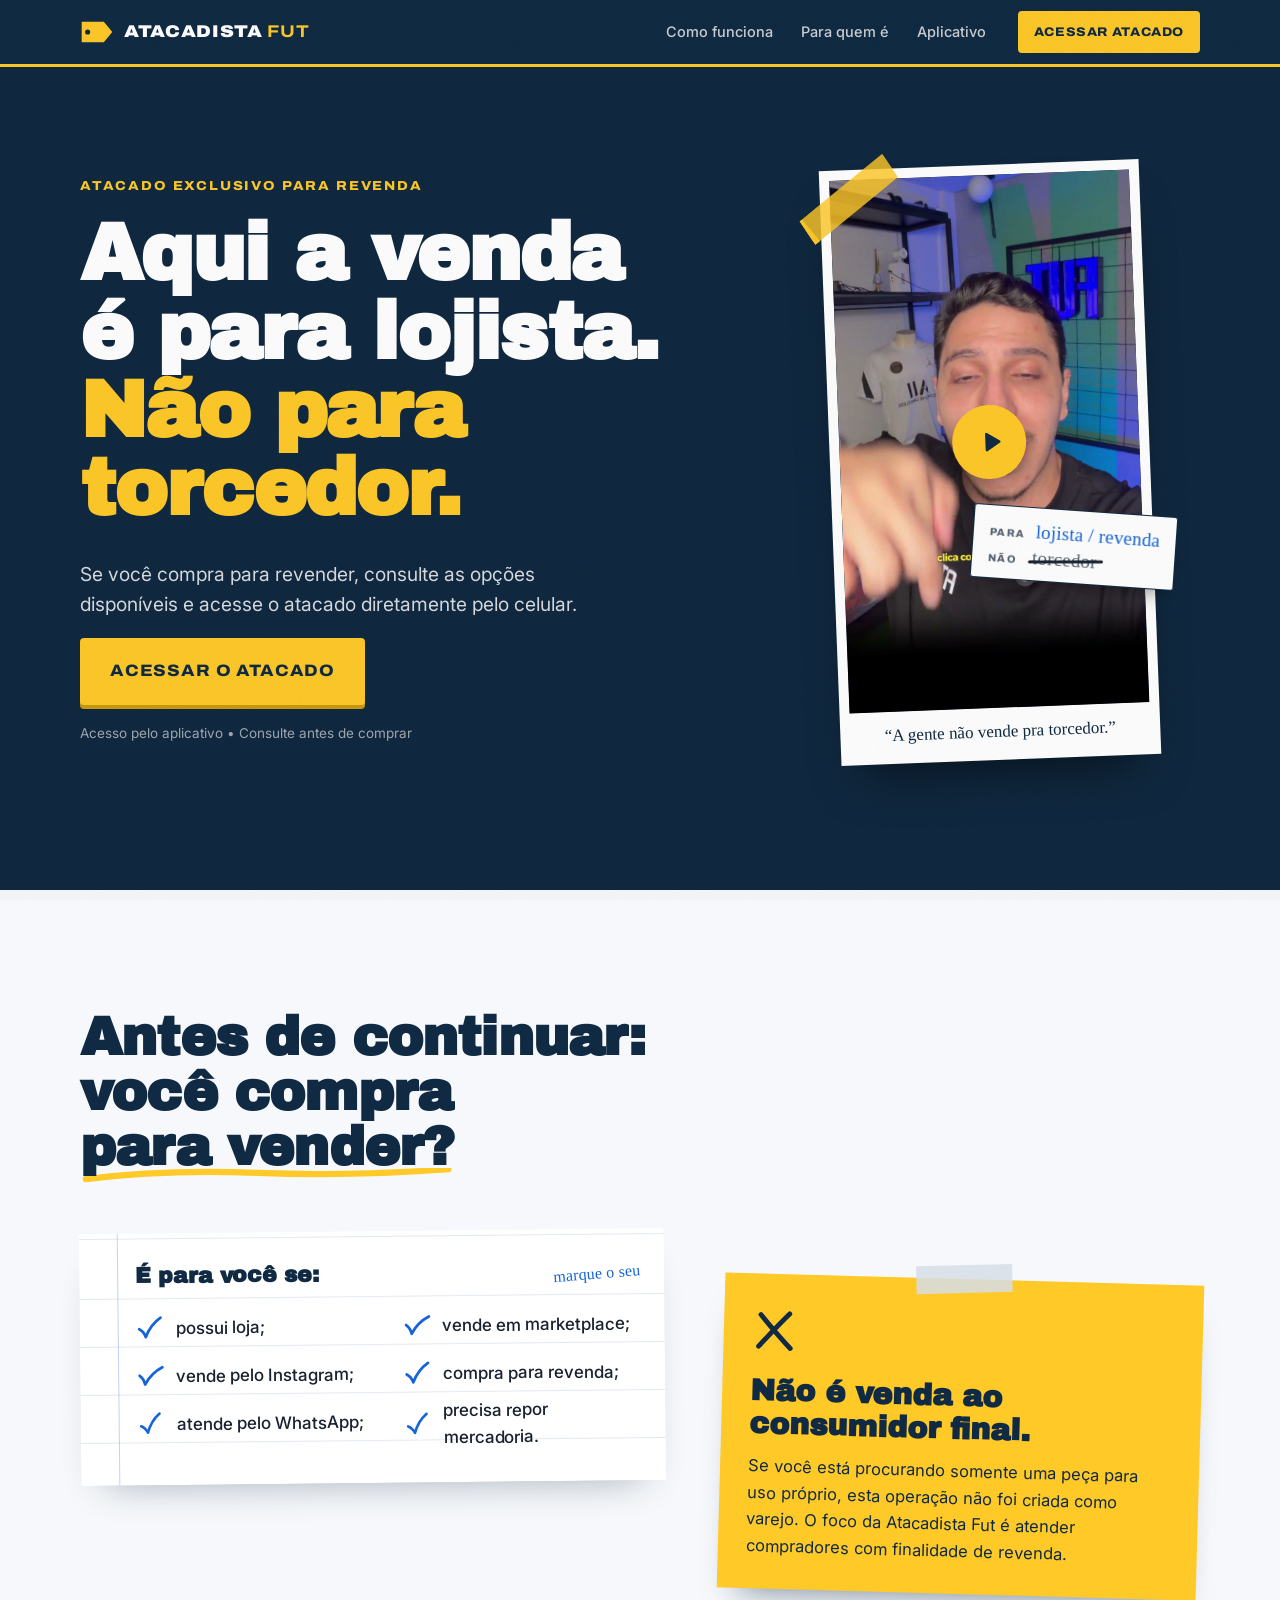
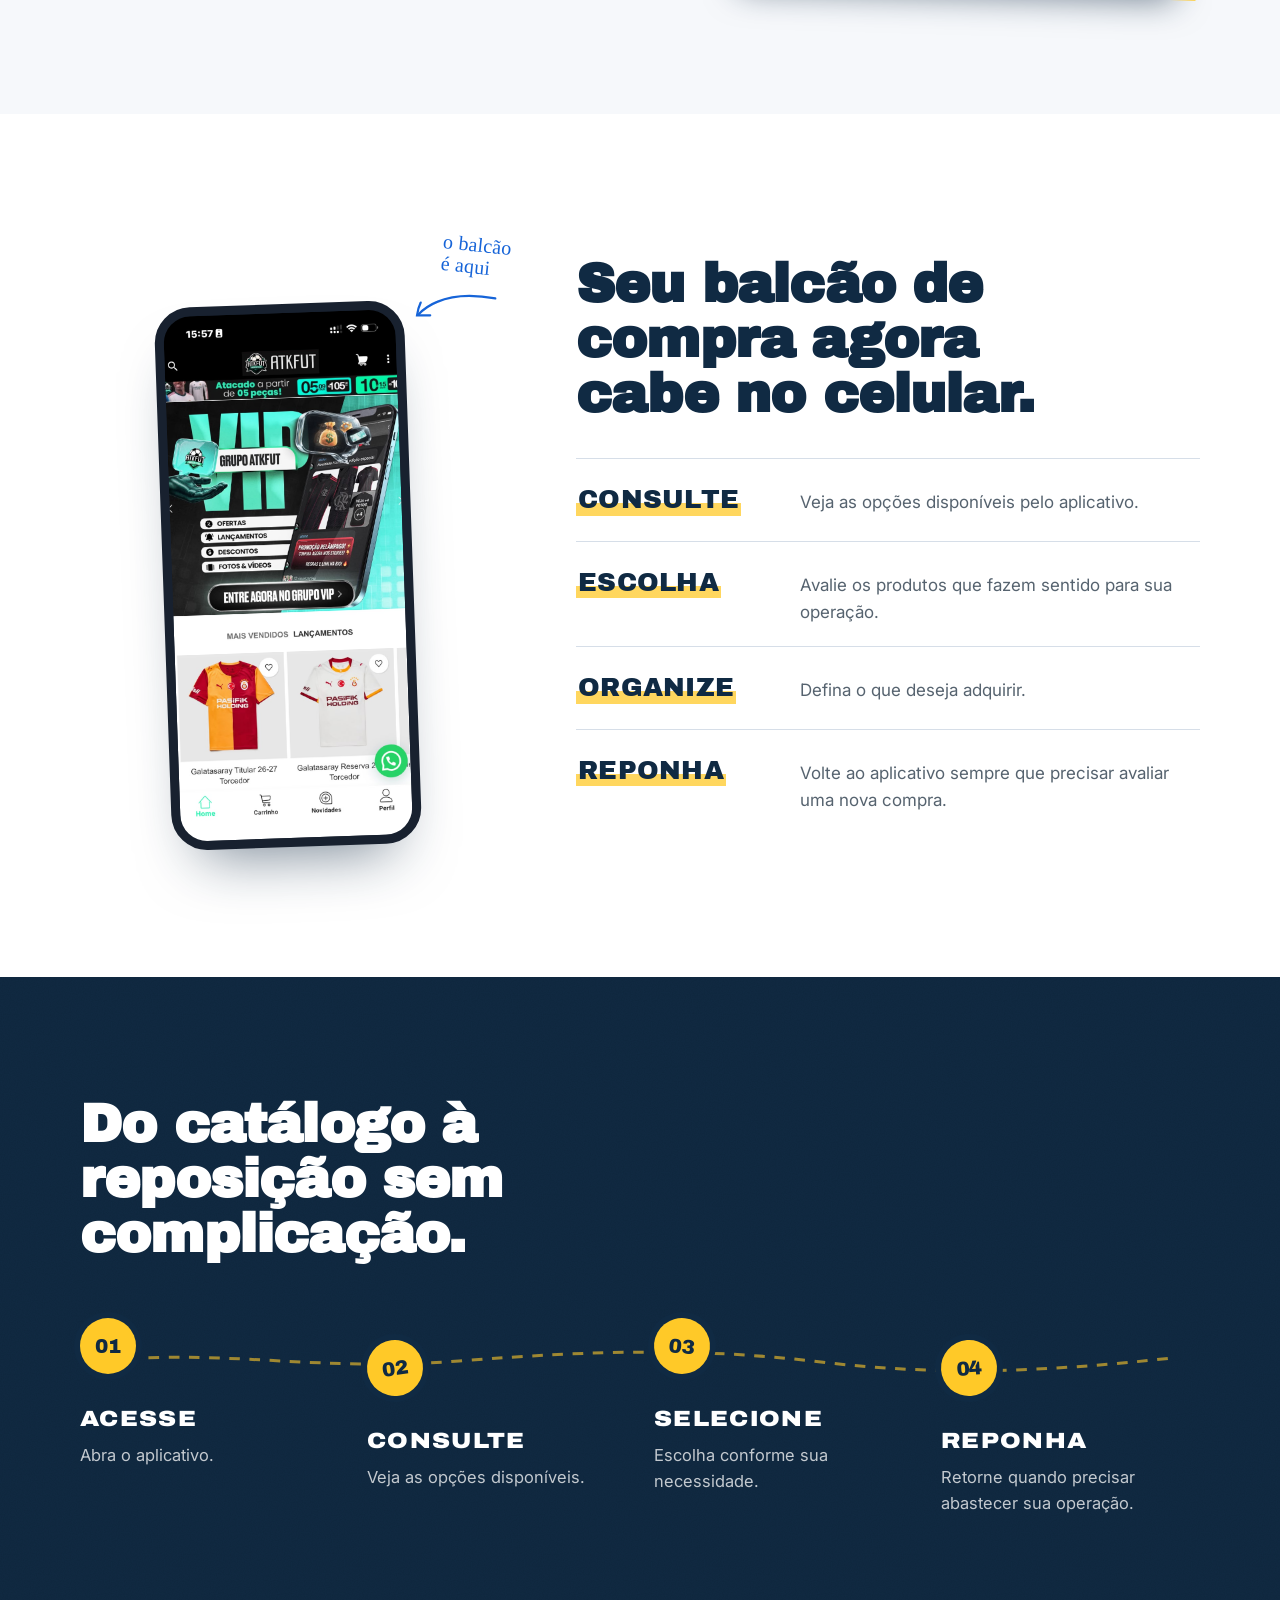
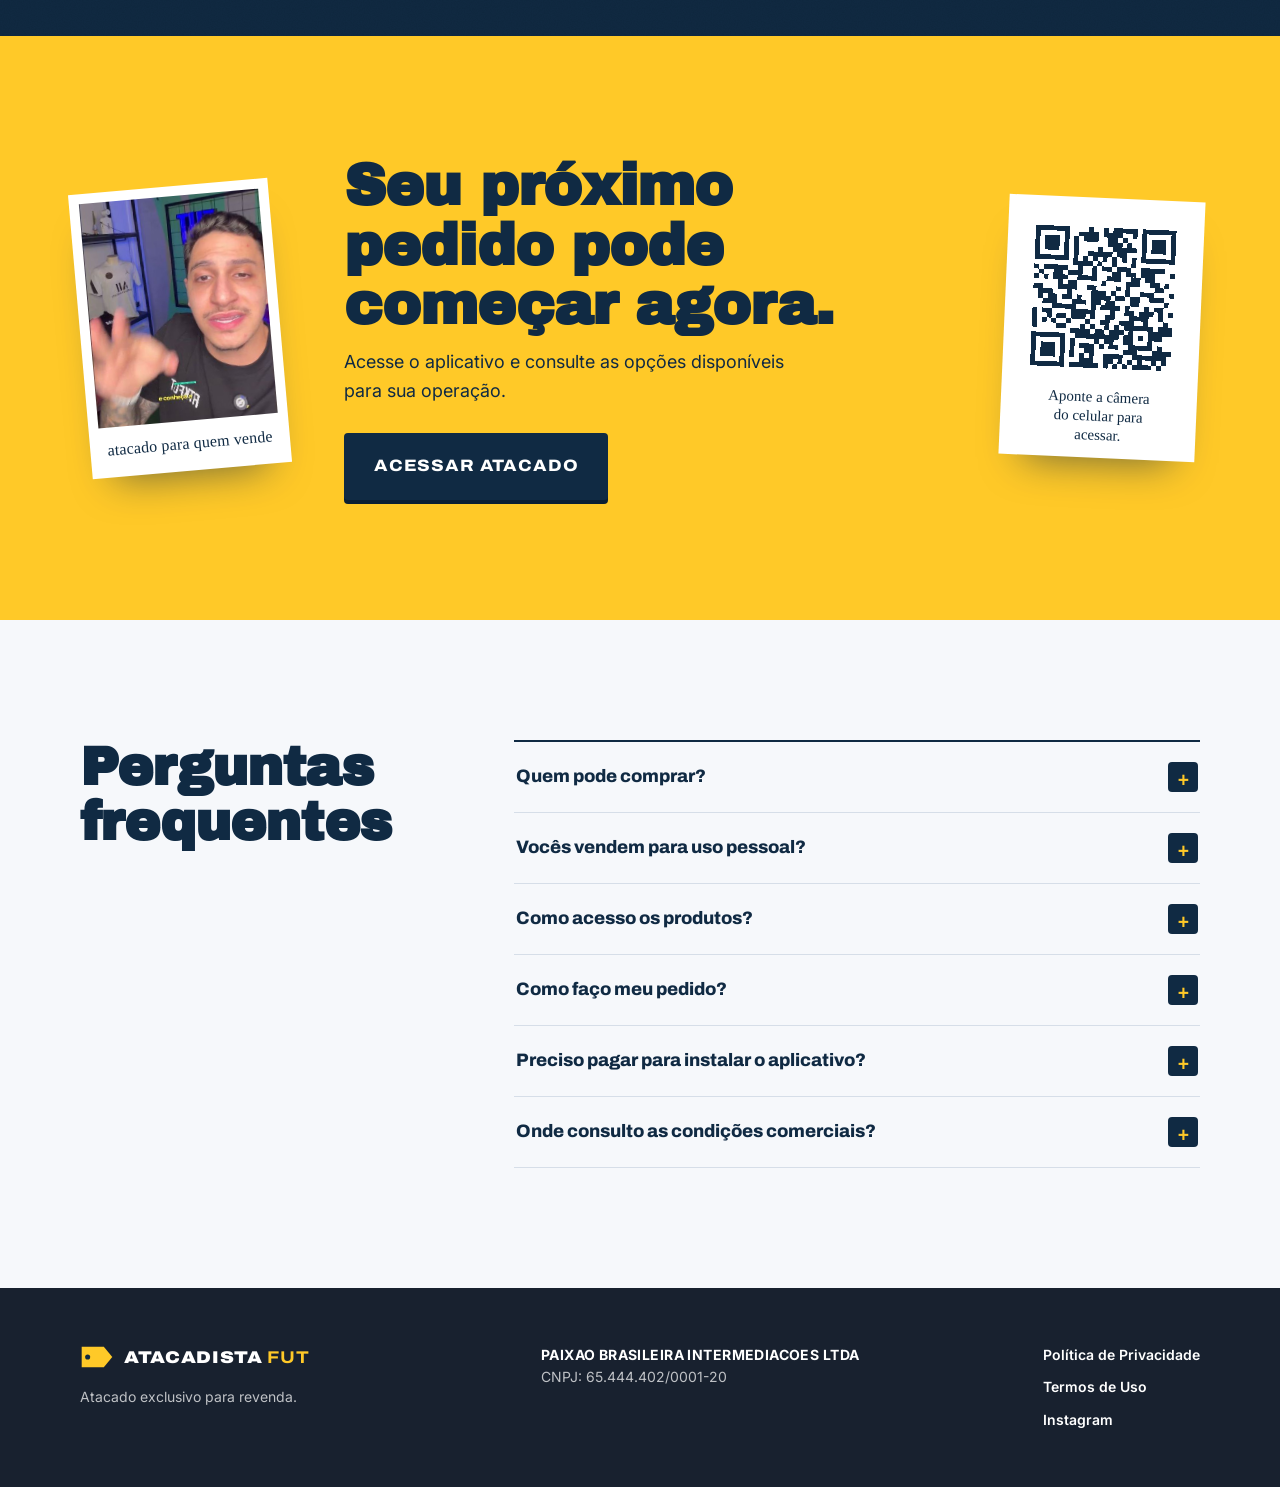
==== commit b0bb2865: "Design review: drop generated-page tells, add touch/anchor/translate fixes Co-Authored-By: Claude Op" ====
--- a/index.html
+++ b/index.html
@@ -14,7 +14,7 @@
 <link rel="preconnect" href="https://fonts.googleapis.com">
 <link rel="preconnect" href="https://fonts.gstatic.com" crossorigin>
 <link rel="stylesheet" href="https://fonts.googleapis.com/css2?family=Archivo+Black&family=Archivo:wdth,wght@62..125,500..900&family=Inter:wght@400;500;600;700&family=Permanent+Marker&display=swap">
-<link rel="stylesheet" href="style.css?v=2">
+<link rel="stylesheet" href="style.css?v=3">
 </head>
 <body>
 
@@ -34,7 +34,7 @@
 
 <header class="topbar">
   <div class="wrap topbar-in">
-    <a href="#" class="logo" aria-label="Atacadista Fut, início">
+    <a href="#" translate="no" class="logo" aria-label="Atacadista Fut, início">
       <svg class="logo-tag" viewBox="0 0 40 28" aria-hidden="true"><path d="M2 2h26l10 12-10 12H2z" fill="#FFC928"/><circle cx="9" cy="14" r="3" fill="#102A43"/></svg>
       <span>ATACADISTA <b>FUT</b></span>
     </a>
@@ -76,7 +76,7 @@
 
       <div class="hero-body">
         <p class="lead">Se você compra para revender, consulte as opções disponíveis e acesse o atacado diretamente pelo celular.</p>
-        <a class="btn btn-yellow btn-lg" href="https://foxappy.com/link?store=atkfut" data-track="atacadista_app_click" data-location="hero">ACESSAR O ATACADO <svg class="ic"><use href="#i-arrow"/></svg></a>
+        <a class="btn btn-yellow btn-lg" href="https://foxappy.com/link?store=atkfut" data-track="atacadista_app_click" data-location="hero">ACESSAR O ATACADO</a>
         <p class="micro">Acesso pelo aplicativo • Consulte antes de comprar</p>
       </div>
     </div>
@@ -152,7 +152,7 @@
       <div class="final-copy">
         <h2>Seu próximo pedido pode começar agora.</h2>
         <p>Acesse o aplicativo e consulte as opções disponíveis para sua operação.</p>
-        <a class="btn btn-navy btn-lg" href="https://foxappy.com/link?store=atkfut" data-track="atacadista_app_click" data-location="cta_final">ACESSAR ATACADO <svg class="ic"><use href="#i-arrow"/></svg></a>
+        <a class="btn btn-navy btn-lg" href="https://foxappy.com/link?store=atkfut" data-track="atacadista_app_click" data-location="cta_final">ACESSAR ATACADO</a>
       </div>
       <div class="qr" data-track-view="atacadista_qrcode_view">
         <div class="qr-code" role="img" aria-label="QR Code para acessar o aplicativo">
@@ -200,7 +200,7 @@
 <footer class="footer">
   <div class="wrap footer-in">
     <div class="footer-brand">
-      <a href="#" class="logo" aria-label="Atacadista Fut, início">
+      <a href="#" translate="no" class="logo" aria-label="Atacadista Fut, início">
         <svg class="logo-tag" viewBox="0 0 40 28" aria-hidden="true"><path d="M2 2h26l10 12-10 12H2z" fill="#FFC928"/><circle cx="9" cy="14" r="3" fill="#102A43"/></svg>
         <span>ATACADISTA <b>FUT</b></span>
       </a>
--- a/style.css
+++ b/style.css
@@ -210,3 +210,9 @@
 @media (min-width:960px){ .sticky-cta{ display:none; } }
 @media (prefers-reduced-motion:reduce){ html{ scroll-behavior:auto; } .btn, .play{ transition:none; } }
 @media (max-width:959px){ .hand-note{ display:none; } .counter-phone{ padding-top:10px; } }
+
+
+/* ---------- revisão: regras de interface (toque, âncoras, foco) ---------- */
+html{ touch-action:manipulation; -webkit-tap-highlight-color:rgba(255,201,40,.25); }
+main [id]{ scroll-margin-top:84px; }
+@media (max-width:959px){ html{ scroll-padding-bottom:96px; } }
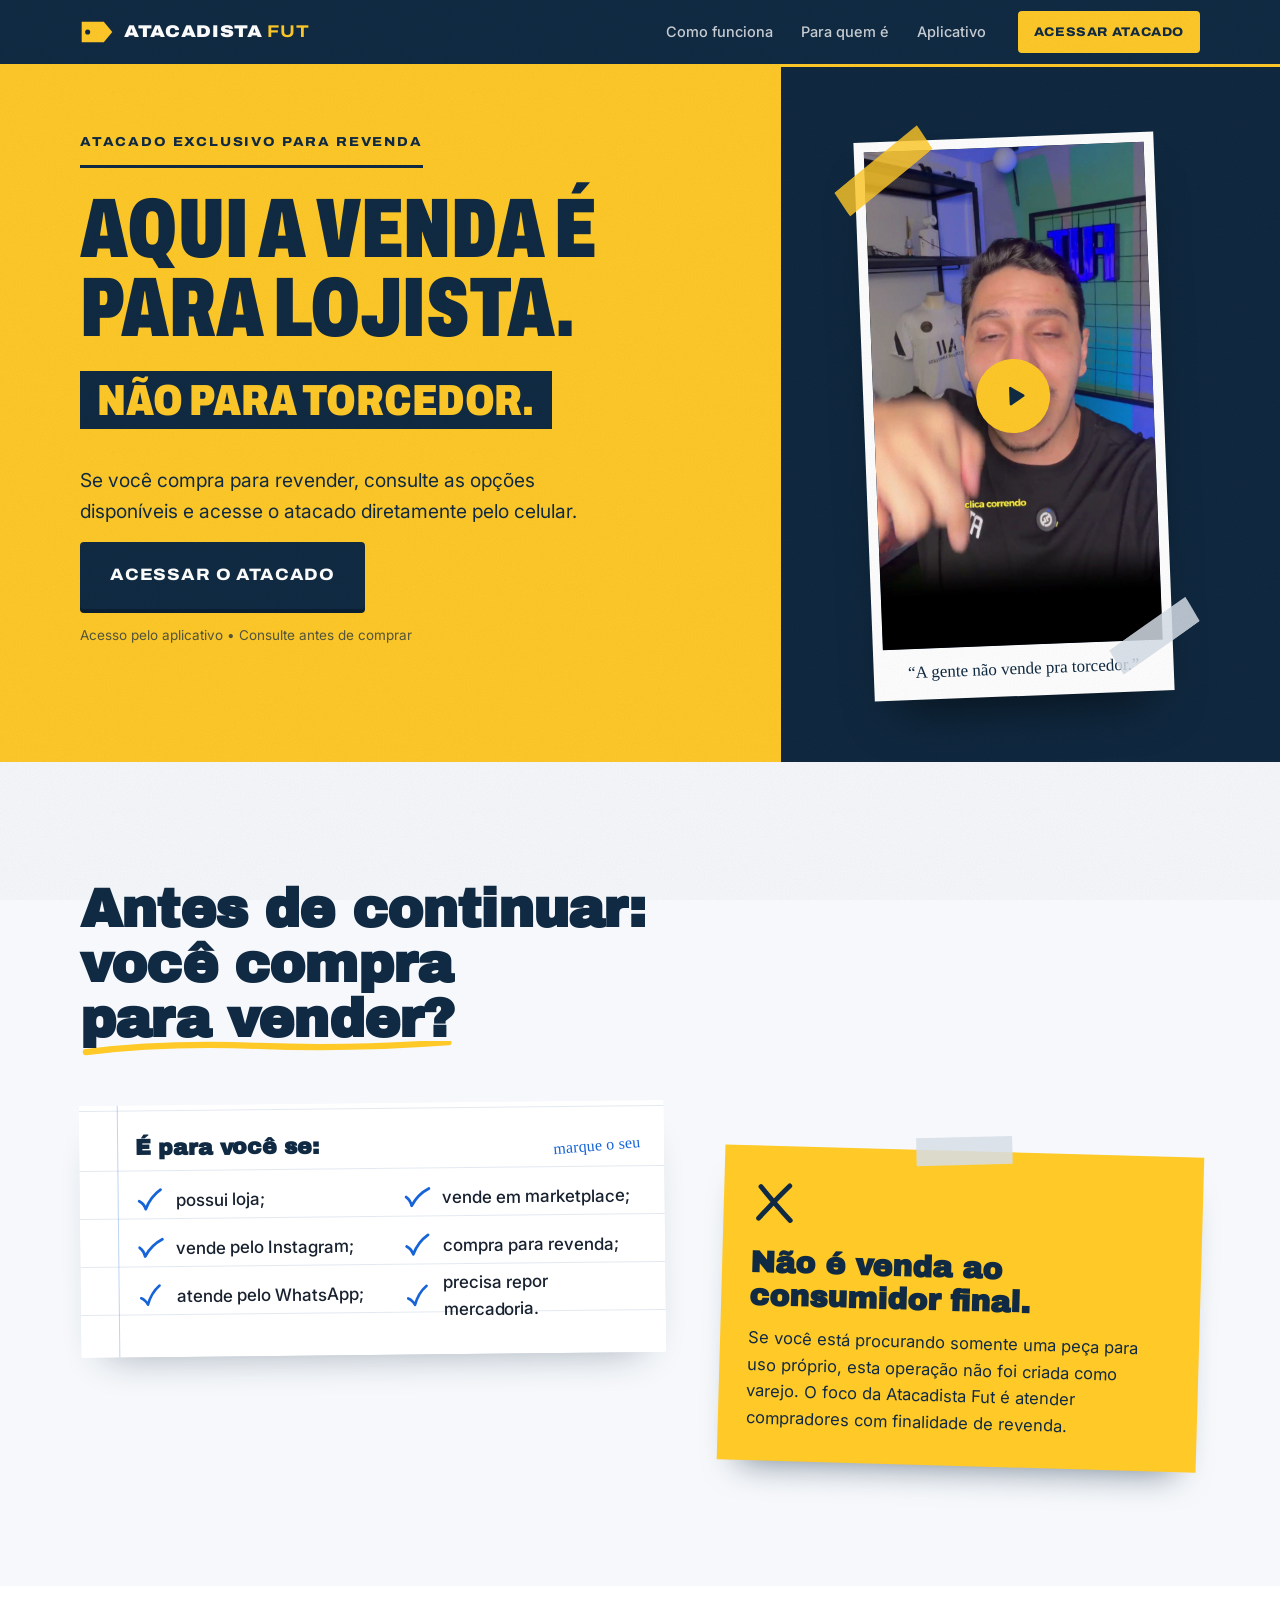
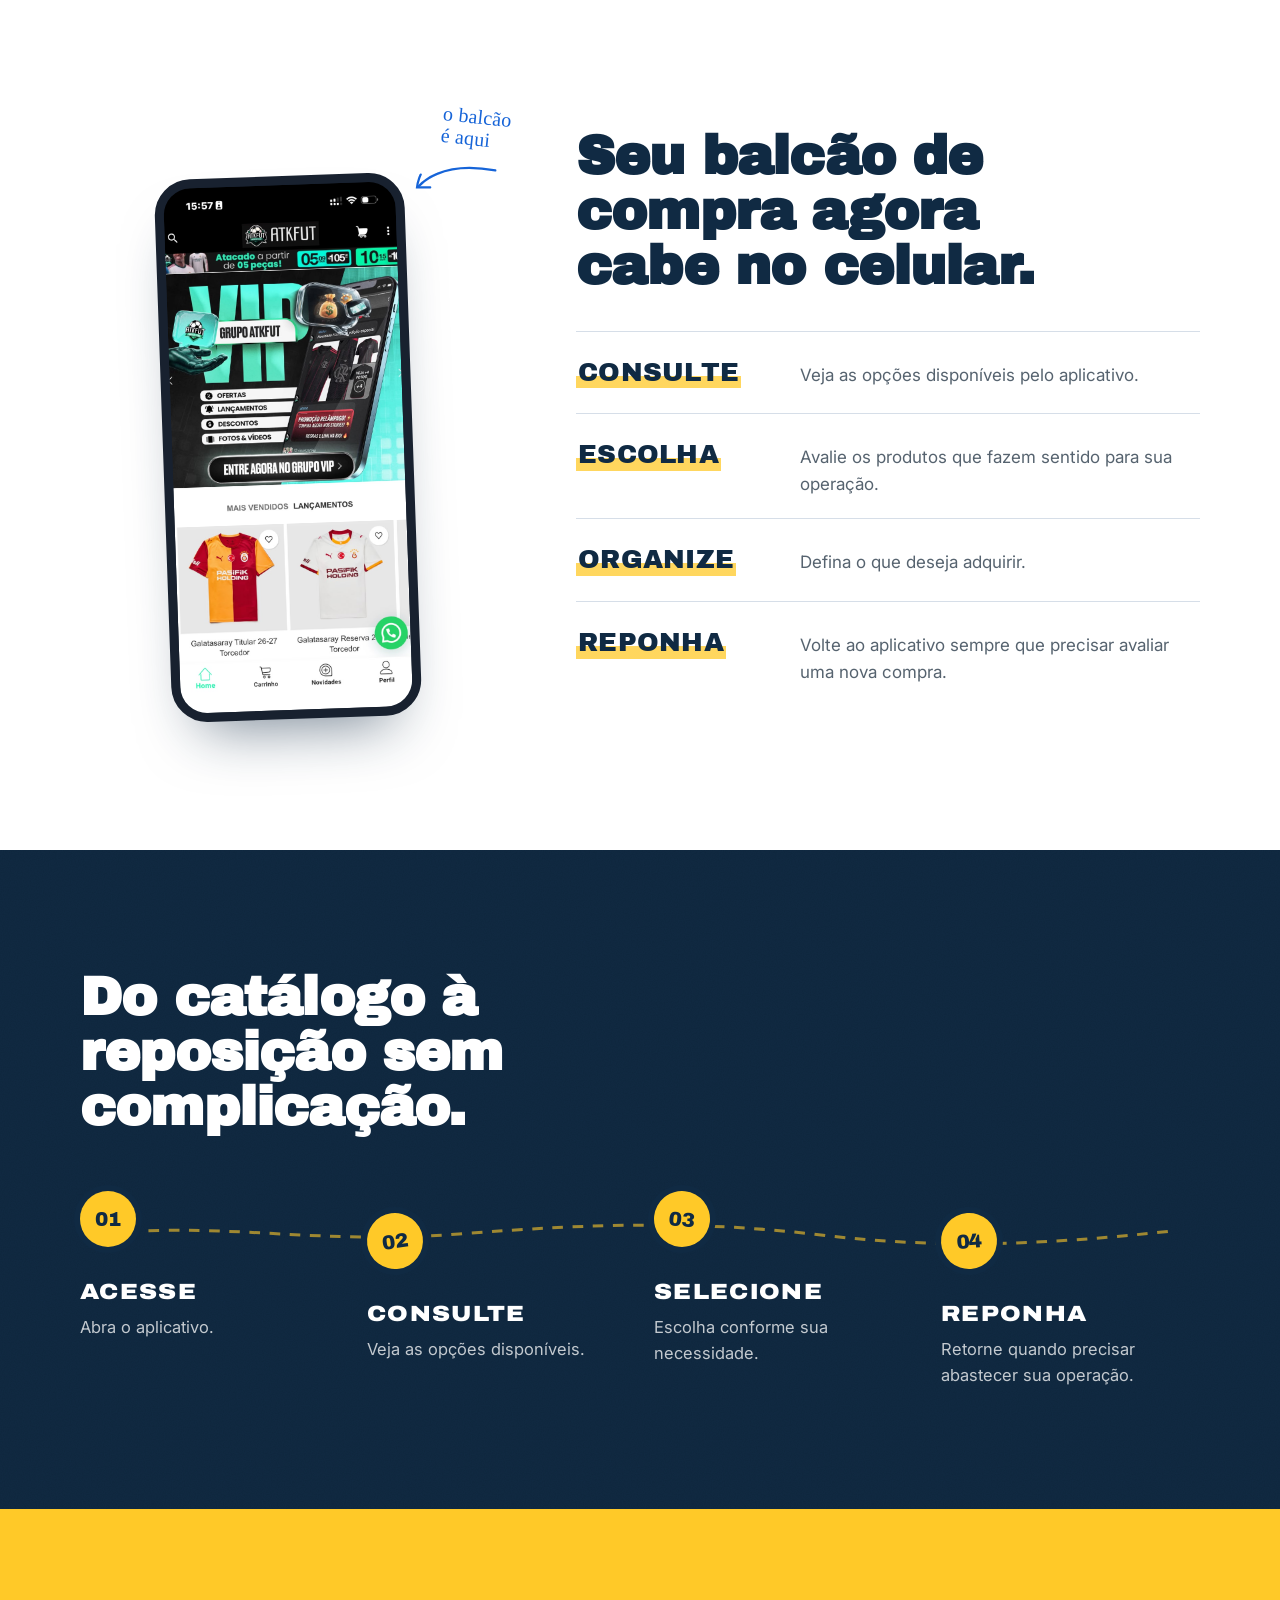
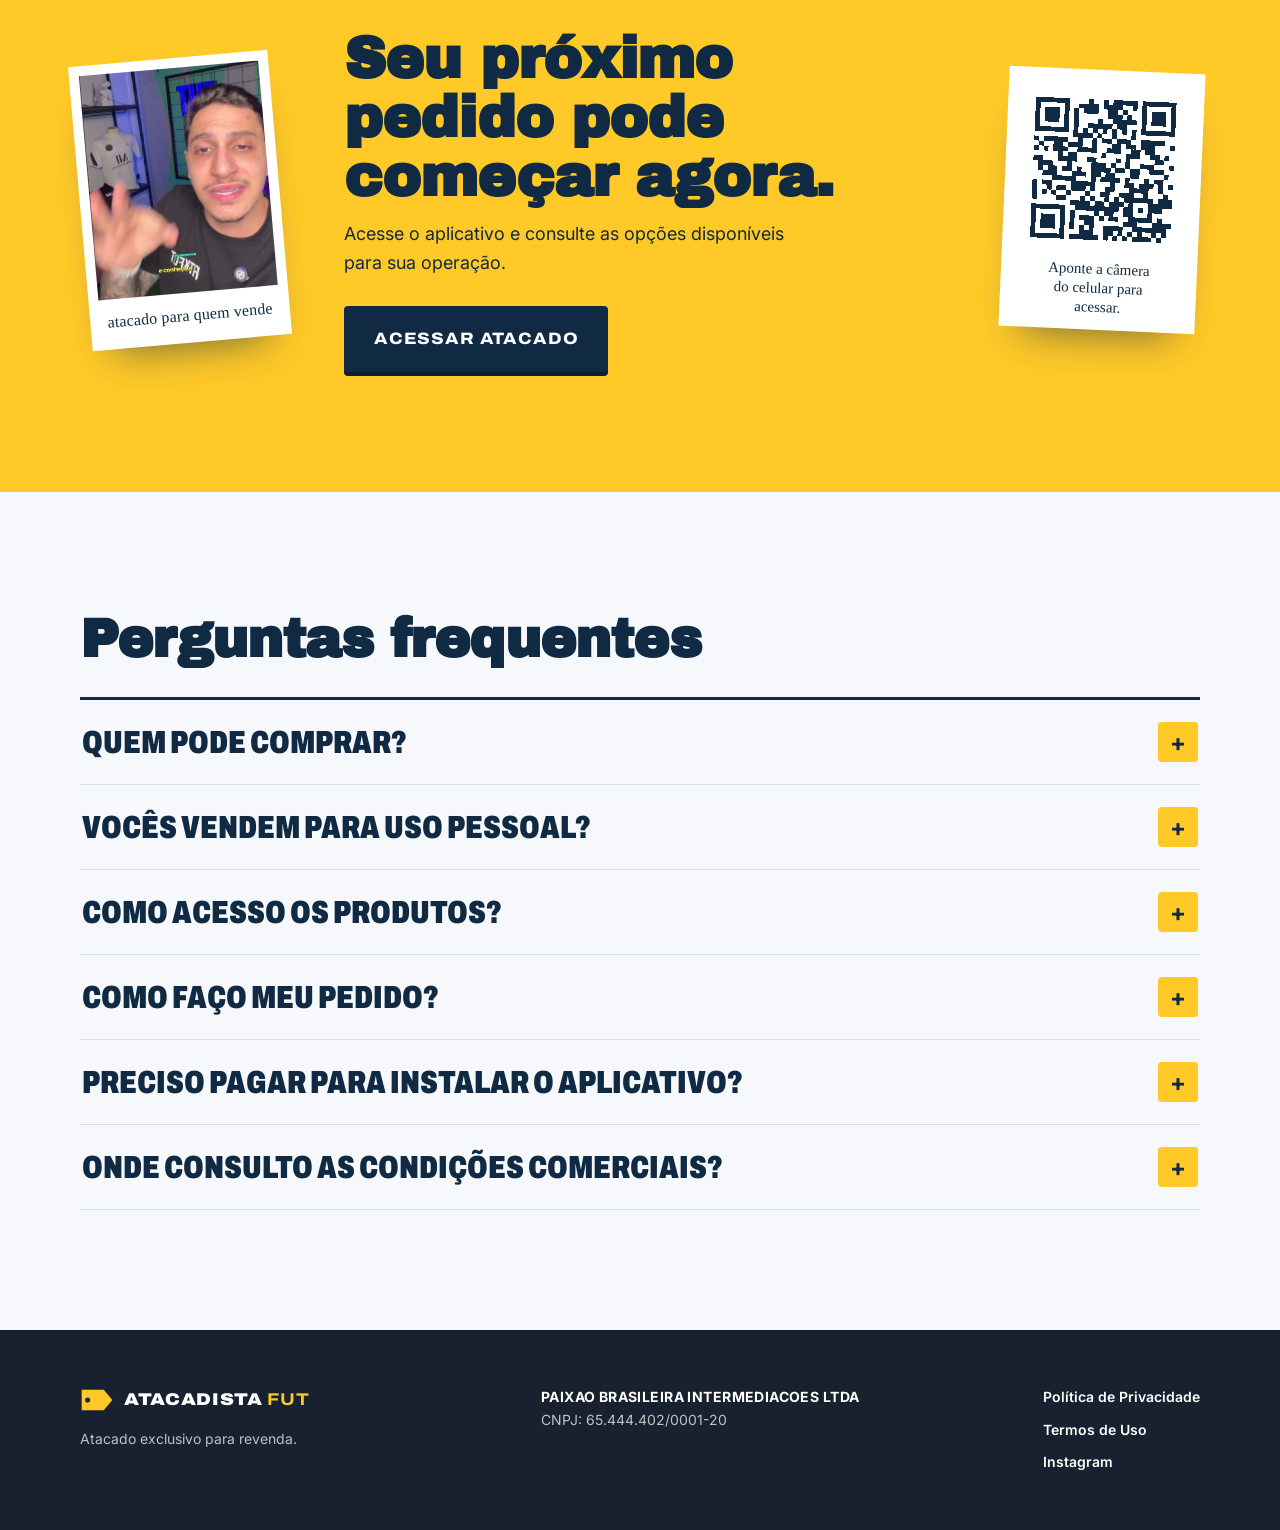
==== commit 74d01871: "Distinct opening and section rhythm for this brand Co-Authored-By: Claude Opus 5.5 <noreply@anthropi" ====
--- a/index.html
+++ b/index.html
@@ -14,7 +14,7 @@
 <link rel="preconnect" href="https://fonts.googleapis.com">
 <link rel="preconnect" href="https://fonts.gstatic.com" crossorigin>
 <link rel="stylesheet" href="https://fonts.googleapis.com/css2?family=Archivo+Black&family=Archivo:wdth,wght@62..125,500..900&family=Inter:wght@400;500;600;700&family=Permanent+Marker&display=swap">
-<link rel="stylesheet" href="style.css?v=3">
+<link rel="stylesheet" href="style.css?v=5">
 </head>
 <body>
 
@@ -49,34 +49,33 @@
 
 <main id="conteudo">
 
-  <!-- HERO -->
+  <!-- HERO: placa de balcão (amarela) + parede de estoque (azul), de ponta a ponta -->
   <section class="hero">
-    <div class="wrap hero-grid">
-      <div class="hero-head">
+    <div class="hero-grid">
+      <div class="hero-sign">
         <p class="eyebrow">Atacado exclusivo para revenda</p>
-        <h1>Aqui a venda é para lojista. <span class="hl">Não para torcedor.</span></h1>
-      </div>
-
-      <div class="hero-video">
-        <div class="photo">
-          <span class="tape tape-tl" aria-hidden="true"></span>
-          <div class="video" data-video-id="EGvx4QLrc-0" data-track-play="atacadista_video_play">
-            <button type="button" class="video-poster" aria-label="Assistir ao vídeo: A gente não vende pra torcedor">
+        <h1><span class="sign-main">Aqui a venda é para lojista.</span> <span class="sign-plaque">Não para torcedor.</span></h1>
+      </div>
+
+      <div class="hero-wall">
+        <div class="hero-video">
+          <div class="photo">
+            <span class="tape tape-tl" aria-hidden="true"></span>
+            <span class="tape tape-br" aria-hidden="true"></span>
+            <div class="video" data-video-id="EGvx4QLrc-0" data-track-play="atacadista_video_play">
+              <button type="button" class="video-poster" aria-label="Assistir ao vídeo: A gente não vende pra torcedor">
               <img src="assets/video-capa.jpg" alt="" width="720" height="1280" decoding="async" fetchpriority="high">
               <span class="play" aria-hidden="true"><svg class="ic"><use href="#i-play"/></svg></span>
             </button>
+            </div>
+            <p class="photo-caption">“A gente não vende pra torcedor.”</p>
           </div>
-          <p class="photo-caption">“A gente não vende pra torcedor.”</p>
-        </div>
-        <div class="box-label" aria-hidden="true">
-          <span class="box-label-row"><small>Para</small><b class="marker">lojista / revenda</b></span>
-          <span class="box-label-row"><small>Não</small><b class="marker strike">torcedor</b></span>
         </div>
       </div>
 
       <div class="hero-body">
         <p class="lead">Se você compra para revender, consulte as opções disponíveis e acesse o atacado diretamente pelo celular.</p>
-        <a class="btn btn-yellow btn-lg" href="https://foxappy.com/link?store=atkfut" data-track="atacadista_app_click" data-location="hero">ACESSAR O ATACADO</a>
+        <a class="btn btn-hero btn-lg" href="https://foxappy.com/link?store=atkfut" data-track="atacadista_app_click" data-location="hero">ACESSAR O ATACADO</a>
         <p class="micro">Acesso pelo aplicativo • Consulte antes de comprar</p>
       </div>
     </div>
--- a/style.css
+++ b/style.css
@@ -63,27 +63,38 @@
 @media (min-width:960px){ .nav{ display:flex; } .topbar .btn{ margin-left:8px; } }
 @media (max-width:420px){ .topbar .btn{ display:none; } }
 
-/* HERO */
-.hero{ position:relative; background:var(--navy); color:#fff; padding-block:44px 72px; overflow:hidden; }
-.hero::before{ content:""; position:absolute; inset:0; background-image:var(--grain); opacity:.18; mix-blend-mode:overlay; pointer-events:none; }
-.hero-grid{ position:relative; display:grid; gap:30px; grid-template-areas:"head" "video" "body"; }
-.hero-head{ grid-area:head; }
-.hero-video{ grid-area:video; }
-.hero-body{ grid-area:body; display:flex; flex-direction:column; align-items:flex-start; gap:18px; }
+/* HERO — placa de balcão: metade amarela é a placa, metade azul é a parede com a foto colada.
+   De ponta a ponta; o texto alinha com a coluna do site pelo --edge. */
+.hero{ --edge:max(20px, calc(50vw - 560px)); position:relative; overflow:hidden; padding-block:0; }
+.hero-grid{ display:grid; grid-template-areas:"sign" "wall" "body"; }
+.hero-sign{ grid-area:sign; position:relative; background:var(--yellow); color:var(--navy); padding:40px 20px 36px; }
+.hero-wall{ grid-area:wall; position:relative; display:grid; place-items:center; background:var(--navy); padding:40px 20px 12px; }
+.hero-wall::before{ content:""; position:absolute; inset:0; background-image:var(--grain); opacity:.18; mix-blend-mode:overlay; pointer-events:none; }
+.hero-body{ grid-area:body; display:flex; flex-direction:column; align-items:flex-start; gap:16px; background:var(--navy); color:#fff; padding:22px 20px 60px; }
 @media (min-width:960px){
-  .hero{ padding-block:84px 120px; }
-  .hero-grid{ grid-template-columns:1.2fr .8fr; grid-template-areas:"head video" "body video"; column-gap:72px; row-gap:30px; align-items:end; }
-  .hero-body{ align-self:start; }
-}
-.eyebrow{ font-family:var(--head); font-weight:800; font-stretch:110%; font-size:13px; letter-spacing:.14em; text-transform:uppercase; color:var(--yellow); margin-bottom:18px; }
-h1{ font-family:var(--display); font-size:clamp(40px, 6.4vw, 80px); line-height:.98; letter-spacing:-.02em; }
-h1 .hl{ display:block; color:var(--yellow); }
-.lead{ font-size:clamp(17px, 1.5vw, 19.5px); color:rgba(255,255,255,.84); max-width:42ch; }
-.micro{ font-size:13.5px; color:rgba(255,255,255,.6); }
+  .hero-grid{ grid-template-columns:minmax(0, 1.22fr) minmax(0, .78fr); grid-template-rows:auto 1fr; grid-template-areas:"sign wall" "body wall"; }
+  .hero-sign{ padding:60px 56px 30px var(--edge); }
+  .hero-wall{ padding:56px var(--edge) 56px 48px; }
+  .hero-body{ background:var(--yellow); color:var(--navy); padding:6px 56px 72px var(--edge); }
+}
+.hero .eyebrow{ font-family:var(--head); font-weight:800; font-stretch:110%; font-size:13px; letter-spacing:.14em; text-transform:uppercase; color:var(--navy); margin:0 0 22px; padding-bottom:12px; border-bottom:3px solid var(--navy); display:inline-block; }
+h1{ margin:0; font-family:var(--head); font-weight:900; font-stretch:68%; text-transform:uppercase; letter-spacing:-.005em; }
+.sign-main{ display:block; font-size:clamp(48px, 6.6vw, 96px); line-height:.94; text-wrap:balance; }
+.sign-plaque{ display:inline-block; margin-top:22px; padding:.2em .4em .14em; background:var(--navy); color:var(--yellow); font-size:clamp(26px, 3.4vw, 50px); line-height:1; font-stretch:80%; }
+.lead{ font-size:clamp(17px, 1.5vw, 19.5px); max-width:42ch; color:rgba(255,255,255,.86); }
+.micro{ font-size:13.5px; color:rgba(255,255,255,.62); }
+.btn-hero{ background:var(--yellow); color:var(--navy); box-shadow:0 4px 0 #C99A0E; }
+.btn-hero:hover{ background:#ffd651; box-shadow:0 6px 0 #C99A0E; }
+@media (min-width:960px){
+  .hero-body .lead{ color:var(--navy); }
+  .hero-body .micro{ color:rgba(16,42,67,.72); }
+  .btn-hero{ background:var(--navy); color:#fff; box-shadow:0 4px 0 var(--navy-2); }
+  .btn-hero:hover{ background:var(--navy); box-shadow:0 6px 0 var(--navy-2); }
+}
 @media (max-width:620px){ .hero-body .btn{ width:100%; } }
 
-/* foto do vídeo colada com fita */
-.hero-video{ position:relative; justify-self:center; width:min(100%, 340px); padding:14px 10px 10px; }
+/* foto do vídeo colada na parede */
+.hero-video{ position:relative; width:min(100%, 320px); padding:14px 10px 10px; }
 .photo{ position:relative; background:var(--paper); padding:10px 10px 14px; transform:rotate(-2.2deg); box-shadow:0 30px 50px -24px rgba(0,0,0,.6); }
 .video{ position:relative; aspect-ratio:9 / 16; overflow:hidden; background:var(--navy-2); }
 .video iframe{ position:absolute; inset:0; width:100%; height:100%; border:0; }
@@ -93,16 +104,9 @@
 .play .ic{ width:28px; height:28px; fill:currentColor; margin-left:4px; }
 .video-poster:hover .play{ transform:scale(1.07); }
 .photo-caption{ padding-top:10px; text-align:center; font-family:var(--hand); font-size:17px; color:var(--navy); }
-.tape{ position:absolute; z-index:2; width:110px; height:30px; background:rgba(255,201,40,.82); box-shadow:0 2px 6px rgba(0,0,0,.15); }
-.tape::before, .tape::after{ content:""; position:absolute; top:0; bottom:0; width:6px; background:inherit; }
-.tape-tl{ left:-26px; top:14px; transform:rotate(-38deg); clip-path:polygon(3% 0, 100% 6%, 97% 100%, 0 94%); }
-.box-label{ position:absolute; z-index:3; right:-16px; top:58%; display:grid; gap:2px; padding:12px 16px 10px; background:#fff; color:var(--navy); border:1.5px solid var(--navy); border-radius:3px; transform:rotate(4deg); box-shadow:0 12px 22px -12px rgba(0,0,0,.6); }
-.box-label-row{ display:flex; align-items:baseline; gap:10px; }
-.box-label small{ font-family:var(--head); font-weight:800; font-size:10.5px; letter-spacing:.14em; text-transform:uppercase; color:var(--muted); min-width:34px; }
-.box-label b{ font-size:19px; line-height:1.25; color:var(--blue); }
-.strike{ position:relative; color:var(--muted) !important; }
-.strike::after{ content:""; position:absolute; left:-4px; right:-6px; top:52%; height:3px; background:var(--graphite); border-radius:3px; transform:rotate(-4deg); }
-@media (max-width:420px){ .box-label{ right:-4px; } }
+.tape{ position:absolute; z-index:2; width:110px; height:30px; background:rgba(255,201,40,.82); box-shadow:0 2px 6px rgba(0,0,0,.15); clip-path:polygon(3% 0, 100% 6%, 97% 100%, 0 94%); }
+.tape-tl{ left:-26px; top:14px; transform:rotate(-38deg); }
+.tape-br{ right:-30px; bottom:40px; width:96px; transform:rotate(-34deg); background:rgba(214,222,232,.85); }
 
 /* 02 — folha de pedido + bilhete */
 .who-grid{ display:grid; gap:44px; }
@@ -182,16 +186,17 @@
   .qr p{ font-family:var(--hand); font-size:15px; text-align:center; max-width:16ch; margin:0; line-height:1.25; }
 }
 
-/* FAQ */
-.faq-grid{ display:grid; gap:32px; }
-@media (min-width:960px){ .faq-grid{ grid-template-columns:.7fr 1.3fr; gap:64px; } .faq-grid h2{ position:sticky; top:110px; align-self:start; } }
-.faq-list{ border-top:2px solid var(--navy); }
-.faq details{ border-bottom:1px solid var(--line); }
-.faq summary{ list-style:none; cursor:pointer; display:flex; justify-content:space-between; align-items:center; gap:16px; padding:20px 2px; font-family:var(--head); font-weight:800; font-size:18px; color:var(--navy); }
+/* FAQ — coluna larga, perguntas em letra de placa (condensada, caixa alta) */
+.faq-grid{ display:block; }
+.faq-grid h2{ margin-bottom:30px; }
+.faq-list{ border-top:3px solid var(--navy); }
+.faq details{ border-bottom:1.5px solid var(--line); }
+.faq summary{ list-style:none; cursor:pointer; display:flex; justify-content:space-between; align-items:center; gap:20px; padding:22px 2px; font-family:var(--head); font-weight:900; font-stretch:75%; font-size:clamp(22px, 2.6vw, 32px); line-height:1.05; text-transform:uppercase; color:var(--navy); transition:color .2s; }
+.faq summary:hover{ color:var(--blue); }
 .faq summary::-webkit-details-marker{ display:none; }
-.faq summary::after{ content:"+"; flex:none; width:30px; height:30px; display:grid; place-items:center; border-radius:4px; background:var(--navy); color:var(--yellow); font-size:20px; font-weight:700; transition:transform .2s; }
-.faq details[open] summary::after{ transform:rotate(45deg); }
-.faq details p{ padding:0 2px 22px; color:var(--muted); max-width:60ch; }
+.faq summary::after{ content:'+'; flex:none; width:40px; height:40px; display:grid; place-items:center; border-radius:4px; background:var(--yellow); color:var(--navy); font-family:var(--body); font-size:24px; font-weight:700; transition:transform .2s, background .2s; }
+.faq details[open] summary::after{ transform:rotate(45deg); background:var(--navy); color:var(--yellow); }
+.faq details p{ padding:0 2px 26px; color:var(--muted); font-size:17.5px; max-width:62ch; }
 
 /* rodapé */
 .footer{ background:var(--graphite); color:rgba(255,255,255,.72); padding-block:52px 120px; font-size:14px; }
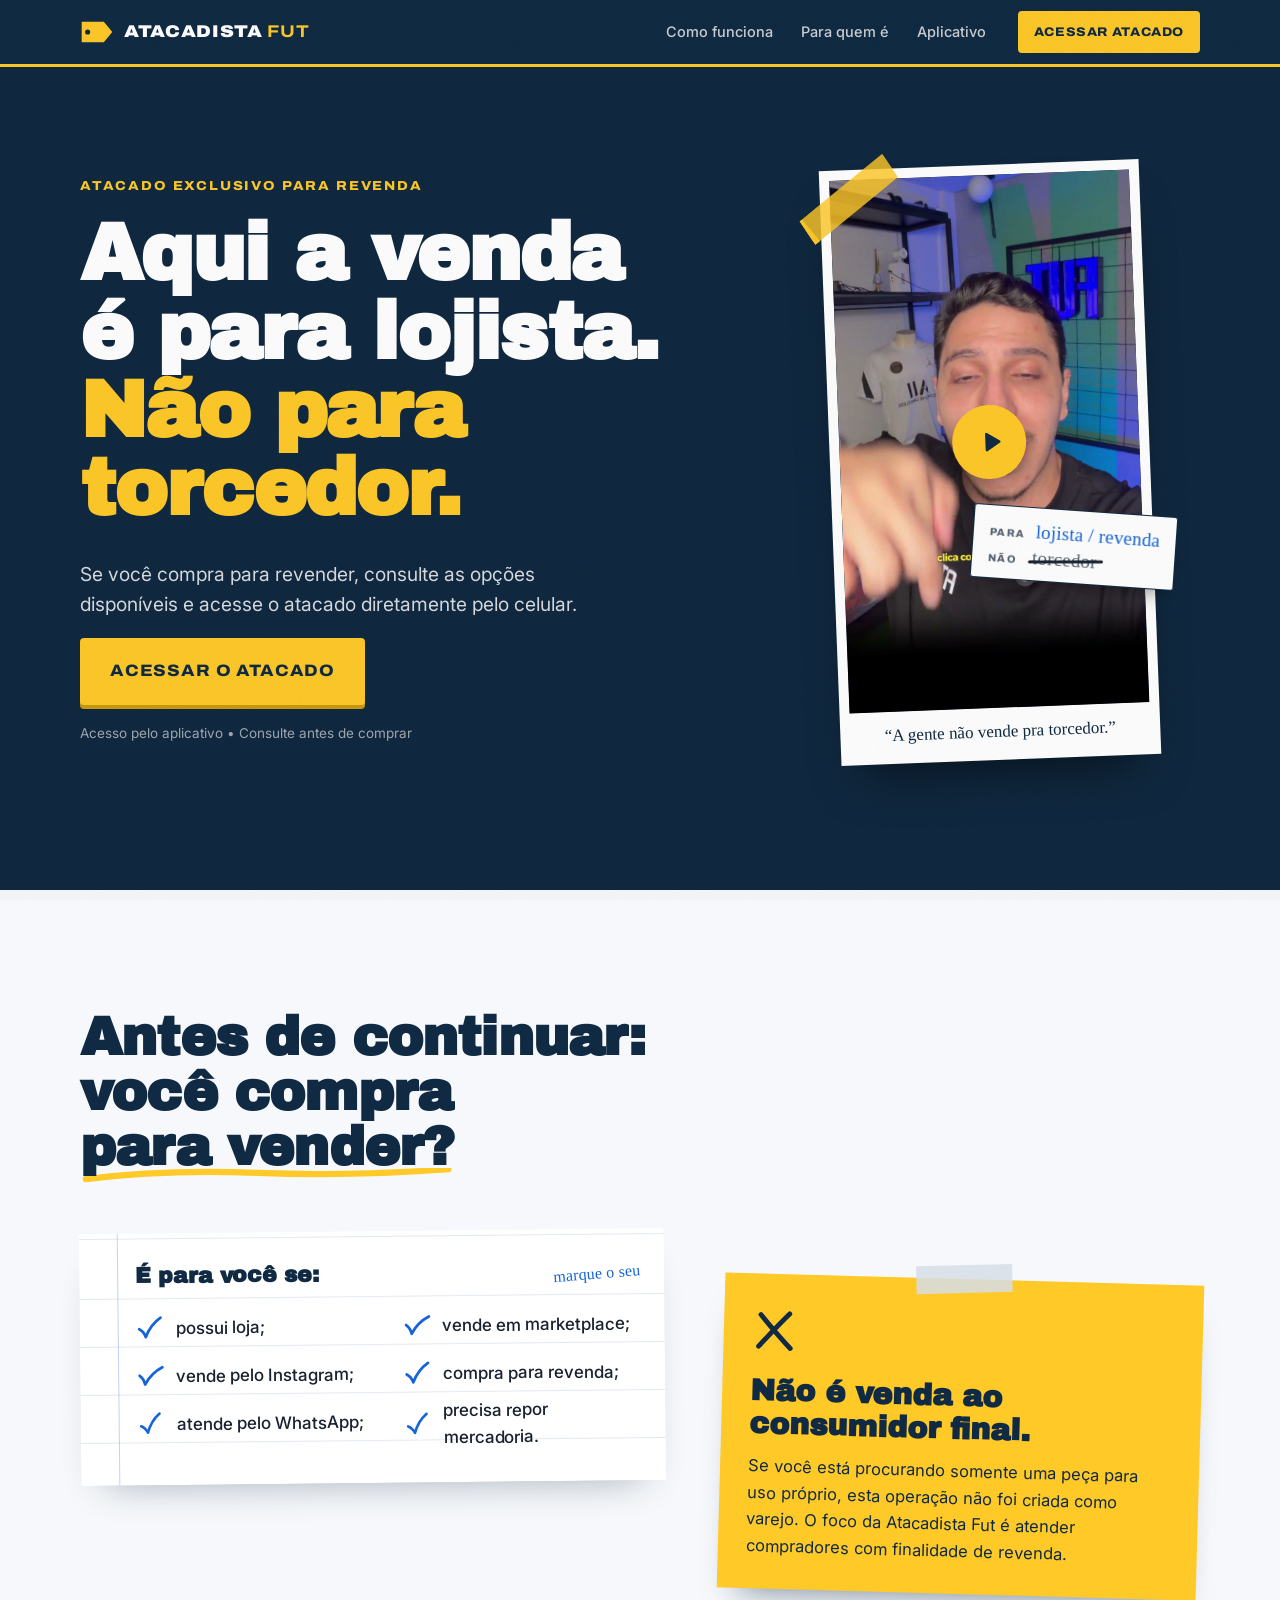
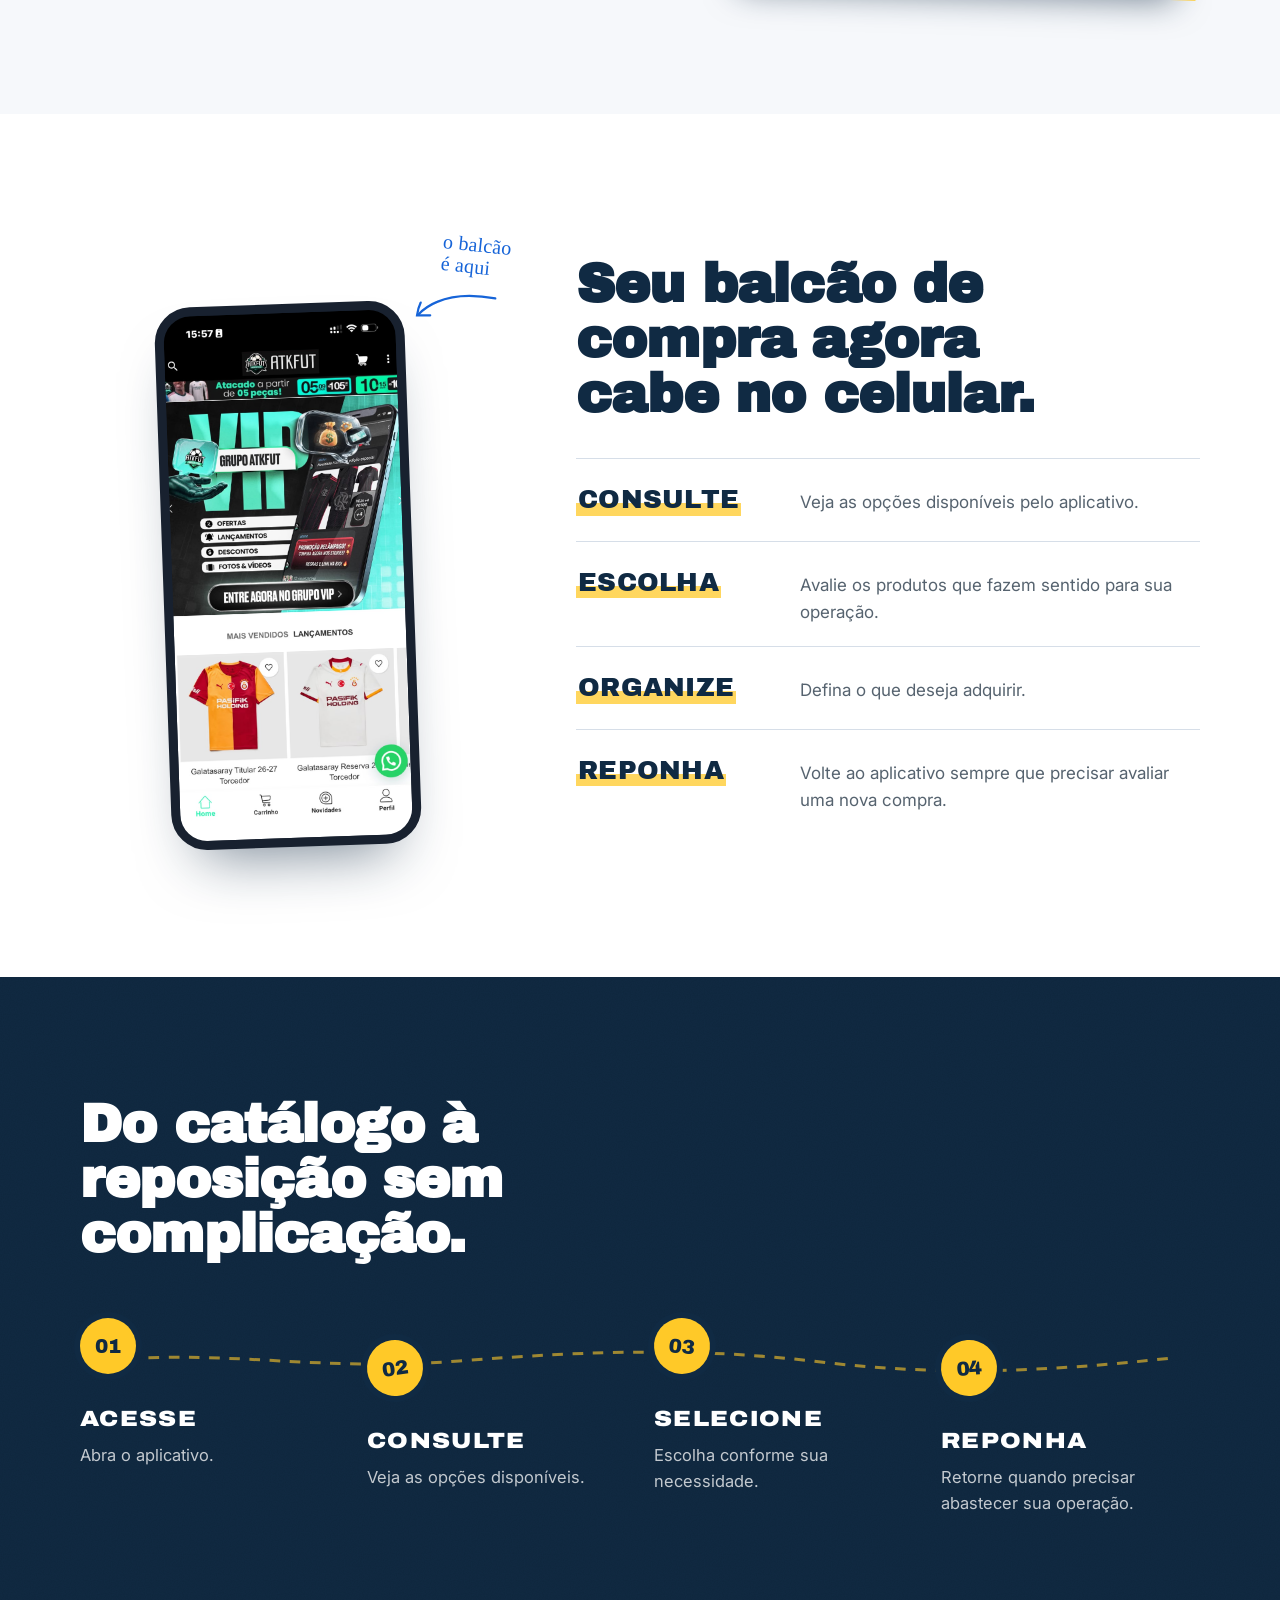
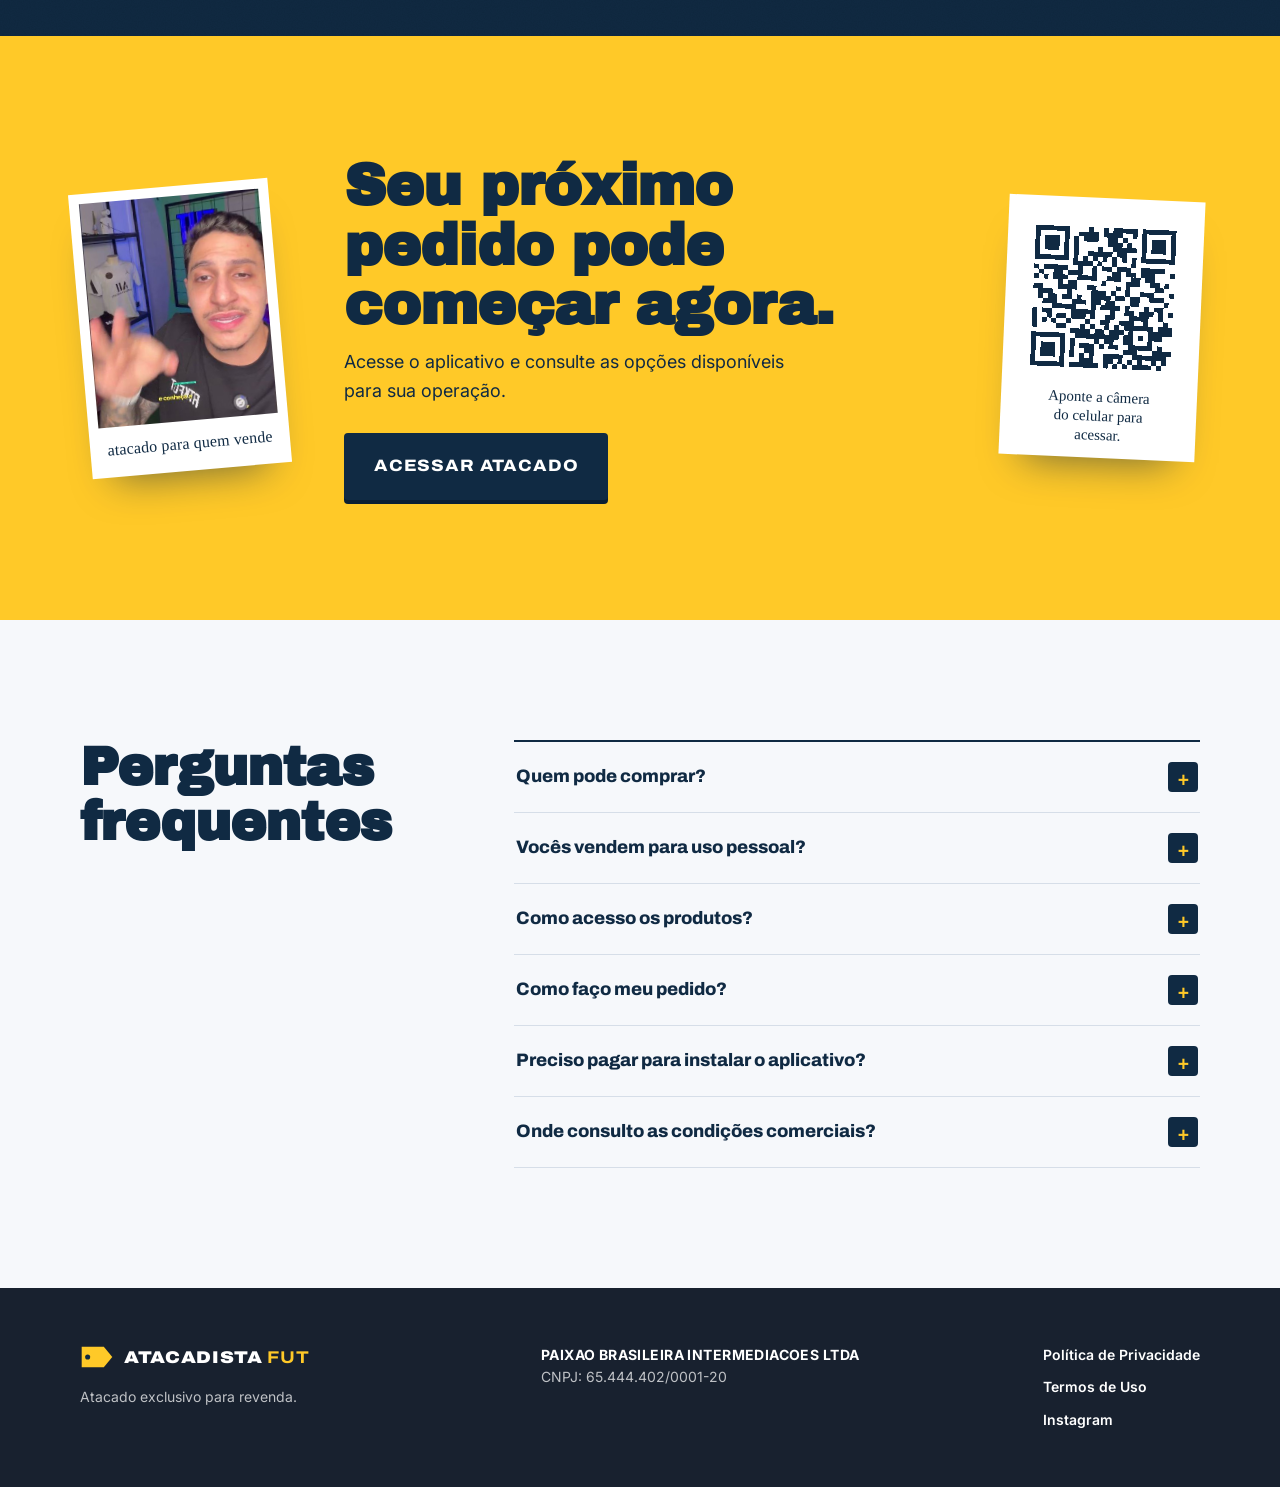
==== commit b4258de1: "Restore the previous opening and sections (by request) Co-Authored-By: Claude Opus 5.5 <noreply@anth" ====
--- a/index.html
+++ b/index.html
@@ -14,7 +14,7 @@
 <link rel="preconnect" href="https://fonts.googleapis.com">
 <link rel="preconnect" href="https://fonts.gstatic.com" crossorigin>
 <link rel="stylesheet" href="https://fonts.googleapis.com/css2?family=Archivo+Black&family=Archivo:wdth,wght@62..125,500..900&family=Inter:wght@400;500;600;700&family=Permanent+Marker&display=swap">
-<link rel="stylesheet" href="style.css?v=5">
+<link rel="stylesheet" href="style.css?v=3">
 </head>
 <body>
 
@@ -49,33 +49,34 @@
 
 <main id="conteudo">
 
-  <!-- HERO: placa de balcão (amarela) + parede de estoque (azul), de ponta a ponta -->
+  <!-- HERO -->
   <section class="hero">
-    <div class="hero-grid">
-      <div class="hero-sign">
+    <div class="wrap hero-grid">
+      <div class="hero-head">
         <p class="eyebrow">Atacado exclusivo para revenda</p>
-        <h1><span class="sign-main">Aqui a venda é para lojista.</span> <span class="sign-plaque">Não para torcedor.</span></h1>
-      </div>
-
-      <div class="hero-wall">
-        <div class="hero-video">
-          <div class="photo">
-            <span class="tape tape-tl" aria-hidden="true"></span>
-            <span class="tape tape-br" aria-hidden="true"></span>
-            <div class="video" data-video-id="EGvx4QLrc-0" data-track-play="atacadista_video_play">
-              <button type="button" class="video-poster" aria-label="Assistir ao vídeo: A gente não vende pra torcedor">
+        <h1>Aqui a venda é para lojista. <span class="hl">Não para torcedor.</span></h1>
+      </div>
+
+      <div class="hero-video">
+        <div class="photo">
+          <span class="tape tape-tl" aria-hidden="true"></span>
+          <div class="video" data-video-id="EGvx4QLrc-0" data-track-play="atacadista_video_play">
+            <button type="button" class="video-poster" aria-label="Assistir ao vídeo: A gente não vende pra torcedor">
               <img src="assets/video-capa.jpg" alt="" width="720" height="1280" decoding="async" fetchpriority="high">
               <span class="play" aria-hidden="true"><svg class="ic"><use href="#i-play"/></svg></span>
             </button>
-            </div>
-            <p class="photo-caption">“A gente não vende pra torcedor.”</p>
           </div>
+          <p class="photo-caption">“A gente não vende pra torcedor.”</p>
+        </div>
+        <div class="box-label" aria-hidden="true">
+          <span class="box-label-row"><small>Para</small><b class="marker">lojista / revenda</b></span>
+          <span class="box-label-row"><small>Não</small><b class="marker strike">torcedor</b></span>
         </div>
       </div>
 
       <div class="hero-body">
         <p class="lead">Se você compra para revender, consulte as opções disponíveis e acesse o atacado diretamente pelo celular.</p>
-        <a class="btn btn-hero btn-lg" href="https://foxappy.com/link?store=atkfut" data-track="atacadista_app_click" data-location="hero">ACESSAR O ATACADO</a>
+        <a class="btn btn-yellow btn-lg" href="https://foxappy.com/link?store=atkfut" data-track="atacadista_app_click" data-location="hero">ACESSAR O ATACADO</a>
         <p class="micro">Acesso pelo aplicativo • Consulte antes de comprar</p>
       </div>
     </div>
--- a/style.css
+++ b/style.css
@@ -63,38 +63,27 @@
 @media (min-width:960px){ .nav{ display:flex; } .topbar .btn{ margin-left:8px; } }
 @media (max-width:420px){ .topbar .btn{ display:none; } }
 
-/* HERO — placa de balcão: metade amarela é a placa, metade azul é a parede com a foto colada.
-   De ponta a ponta; o texto alinha com a coluna do site pelo --edge. */
-.hero{ --edge:max(20px, calc(50vw - 560px)); position:relative; overflow:hidden; padding-block:0; }
-.hero-grid{ display:grid; grid-template-areas:"sign" "wall" "body"; }
-.hero-sign{ grid-area:sign; position:relative; background:var(--yellow); color:var(--navy); padding:40px 20px 36px; }
-.hero-wall{ grid-area:wall; position:relative; display:grid; place-items:center; background:var(--navy); padding:40px 20px 12px; }
-.hero-wall::before{ content:""; position:absolute; inset:0; background-image:var(--grain); opacity:.18; mix-blend-mode:overlay; pointer-events:none; }
-.hero-body{ grid-area:body; display:flex; flex-direction:column; align-items:flex-start; gap:16px; background:var(--navy); color:#fff; padding:22px 20px 60px; }
+/* HERO */
+.hero{ position:relative; background:var(--navy); color:#fff; padding-block:44px 72px; overflow:hidden; }
+.hero::before{ content:""; position:absolute; inset:0; background-image:var(--grain); opacity:.18; mix-blend-mode:overlay; pointer-events:none; }
+.hero-grid{ position:relative; display:grid; gap:30px; grid-template-areas:"head" "video" "body"; }
+.hero-head{ grid-area:head; }
+.hero-video{ grid-area:video; }
+.hero-body{ grid-area:body; display:flex; flex-direction:column; align-items:flex-start; gap:18px; }
 @media (min-width:960px){
-  .hero-grid{ grid-template-columns:minmax(0, 1.22fr) minmax(0, .78fr); grid-template-rows:auto 1fr; grid-template-areas:"sign wall" "body wall"; }
-  .hero-sign{ padding:60px 56px 30px var(--edge); }
-  .hero-wall{ padding:56px var(--edge) 56px 48px; }
-  .hero-body{ background:var(--yellow); color:var(--navy); padding:6px 56px 72px var(--edge); }
-}
-.hero .eyebrow{ font-family:var(--head); font-weight:800; font-stretch:110%; font-size:13px; letter-spacing:.14em; text-transform:uppercase; color:var(--navy); margin:0 0 22px; padding-bottom:12px; border-bottom:3px solid var(--navy); display:inline-block; }
-h1{ margin:0; font-family:var(--head); font-weight:900; font-stretch:68%; text-transform:uppercase; letter-spacing:-.005em; }
-.sign-main{ display:block; font-size:clamp(48px, 6.6vw, 96px); line-height:.94; text-wrap:balance; }
-.sign-plaque{ display:inline-block; margin-top:22px; padding:.2em .4em .14em; background:var(--navy); color:var(--yellow); font-size:clamp(26px, 3.4vw, 50px); line-height:1; font-stretch:80%; }
-.lead{ font-size:clamp(17px, 1.5vw, 19.5px); max-width:42ch; color:rgba(255,255,255,.86); }
-.micro{ font-size:13.5px; color:rgba(255,255,255,.62); }
-.btn-hero{ background:var(--yellow); color:var(--navy); box-shadow:0 4px 0 #C99A0E; }
-.btn-hero:hover{ background:#ffd651; box-shadow:0 6px 0 #C99A0E; }
-@media (min-width:960px){
-  .hero-body .lead{ color:var(--navy); }
-  .hero-body .micro{ color:rgba(16,42,67,.72); }
-  .btn-hero{ background:var(--navy); color:#fff; box-shadow:0 4px 0 var(--navy-2); }
-  .btn-hero:hover{ background:var(--navy); box-shadow:0 6px 0 var(--navy-2); }
-}
+  .hero{ padding-block:84px 120px; }
+  .hero-grid{ grid-template-columns:1.2fr .8fr; grid-template-areas:"head video" "body video"; column-gap:72px; row-gap:30px; align-items:end; }
+  .hero-body{ align-self:start; }
+}
+.eyebrow{ font-family:var(--head); font-weight:800; font-stretch:110%; font-size:13px; letter-spacing:.14em; text-transform:uppercase; color:var(--yellow); margin-bottom:18px; }
+h1{ font-family:var(--display); font-size:clamp(40px, 6.4vw, 80px); line-height:.98; letter-spacing:-.02em; }
+h1 .hl{ display:block; color:var(--yellow); }
+.lead{ font-size:clamp(17px, 1.5vw, 19.5px); color:rgba(255,255,255,.84); max-width:42ch; }
+.micro{ font-size:13.5px; color:rgba(255,255,255,.6); }
 @media (max-width:620px){ .hero-body .btn{ width:100%; } }
 
-/* foto do vídeo colada na parede */
-.hero-video{ position:relative; width:min(100%, 320px); padding:14px 10px 10px; }
+/* foto do vídeo colada com fita */
+.hero-video{ position:relative; justify-self:center; width:min(100%, 340px); padding:14px 10px 10px; }
 .photo{ position:relative; background:var(--paper); padding:10px 10px 14px; transform:rotate(-2.2deg); box-shadow:0 30px 50px -24px rgba(0,0,0,.6); }
 .video{ position:relative; aspect-ratio:9 / 16; overflow:hidden; background:var(--navy-2); }
 .video iframe{ position:absolute; inset:0; width:100%; height:100%; border:0; }
@@ -104,9 +93,16 @@
 .play .ic{ width:28px; height:28px; fill:currentColor; margin-left:4px; }
 .video-poster:hover .play{ transform:scale(1.07); }
 .photo-caption{ padding-top:10px; text-align:center; font-family:var(--hand); font-size:17px; color:var(--navy); }
-.tape{ position:absolute; z-index:2; width:110px; height:30px; background:rgba(255,201,40,.82); box-shadow:0 2px 6px rgba(0,0,0,.15); clip-path:polygon(3% 0, 100% 6%, 97% 100%, 0 94%); }
-.tape-tl{ left:-26px; top:14px; transform:rotate(-38deg); }
-.tape-br{ right:-30px; bottom:40px; width:96px; transform:rotate(-34deg); background:rgba(214,222,232,.85); }
+.tape{ position:absolute; z-index:2; width:110px; height:30px; background:rgba(255,201,40,.82); box-shadow:0 2px 6px rgba(0,0,0,.15); }
+.tape::before, .tape::after{ content:""; position:absolute; top:0; bottom:0; width:6px; background:inherit; }
+.tape-tl{ left:-26px; top:14px; transform:rotate(-38deg); clip-path:polygon(3% 0, 100% 6%, 97% 100%, 0 94%); }
+.box-label{ position:absolute; z-index:3; right:-16px; top:58%; display:grid; gap:2px; padding:12px 16px 10px; background:#fff; color:var(--navy); border:1.5px solid var(--navy); border-radius:3px; transform:rotate(4deg); box-shadow:0 12px 22px -12px rgba(0,0,0,.6); }
+.box-label-row{ display:flex; align-items:baseline; gap:10px; }
+.box-label small{ font-family:var(--head); font-weight:800; font-size:10.5px; letter-spacing:.14em; text-transform:uppercase; color:var(--muted); min-width:34px; }
+.box-label b{ font-size:19px; line-height:1.25; color:var(--blue); }
+.strike{ position:relative; color:var(--muted) !important; }
+.strike::after{ content:""; position:absolute; left:-4px; right:-6px; top:52%; height:3px; background:var(--graphite); border-radius:3px; transform:rotate(-4deg); }
+@media (max-width:420px){ .box-label{ right:-4px; } }
 
 /* 02 — folha de pedido + bilhete */
 .who-grid{ display:grid; gap:44px; }
@@ -186,17 +182,16 @@
   .qr p{ font-family:var(--hand); font-size:15px; text-align:center; max-width:16ch; margin:0; line-height:1.25; }
 }
 
-/* FAQ — coluna larga, perguntas em letra de placa (condensada, caixa alta) */
-.faq-grid{ display:block; }
-.faq-grid h2{ margin-bottom:30px; }
-.faq-list{ border-top:3px solid var(--navy); }
-.faq details{ border-bottom:1.5px solid var(--line); }
-.faq summary{ list-style:none; cursor:pointer; display:flex; justify-content:space-between; align-items:center; gap:20px; padding:22px 2px; font-family:var(--head); font-weight:900; font-stretch:75%; font-size:clamp(22px, 2.6vw, 32px); line-height:1.05; text-transform:uppercase; color:var(--navy); transition:color .2s; }
-.faq summary:hover{ color:var(--blue); }
+/* FAQ */
+.faq-grid{ display:grid; gap:32px; }
+@media (min-width:960px){ .faq-grid{ grid-template-columns:.7fr 1.3fr; gap:64px; } .faq-grid h2{ position:sticky; top:110px; align-self:start; } }
+.faq-list{ border-top:2px solid var(--navy); }
+.faq details{ border-bottom:1px solid var(--line); }
+.faq summary{ list-style:none; cursor:pointer; display:flex; justify-content:space-between; align-items:center; gap:16px; padding:20px 2px; font-family:var(--head); font-weight:800; font-size:18px; color:var(--navy); }
 .faq summary::-webkit-details-marker{ display:none; }
-.faq summary::after{ content:'+'; flex:none; width:40px; height:40px; display:grid; place-items:center; border-radius:4px; background:var(--yellow); color:var(--navy); font-family:var(--body); font-size:24px; font-weight:700; transition:transform .2s, background .2s; }
-.faq details[open] summary::after{ transform:rotate(45deg); background:var(--navy); color:var(--yellow); }
-.faq details p{ padding:0 2px 26px; color:var(--muted); font-size:17.5px; max-width:62ch; }
+.faq summary::after{ content:"+"; flex:none; width:30px; height:30px; display:grid; place-items:center; border-radius:4px; background:var(--navy); color:var(--yellow); font-size:20px; font-weight:700; transition:transform .2s; }
+.faq details[open] summary::after{ transform:rotate(45deg); }
+.faq details p{ padding:0 2px 22px; color:var(--muted); max-width:60ch; }
 
 /* rodapé */
 .footer{ background:var(--graphite); color:rgba(255,255,255,.72); padding-block:52px 120px; font-size:14px; }
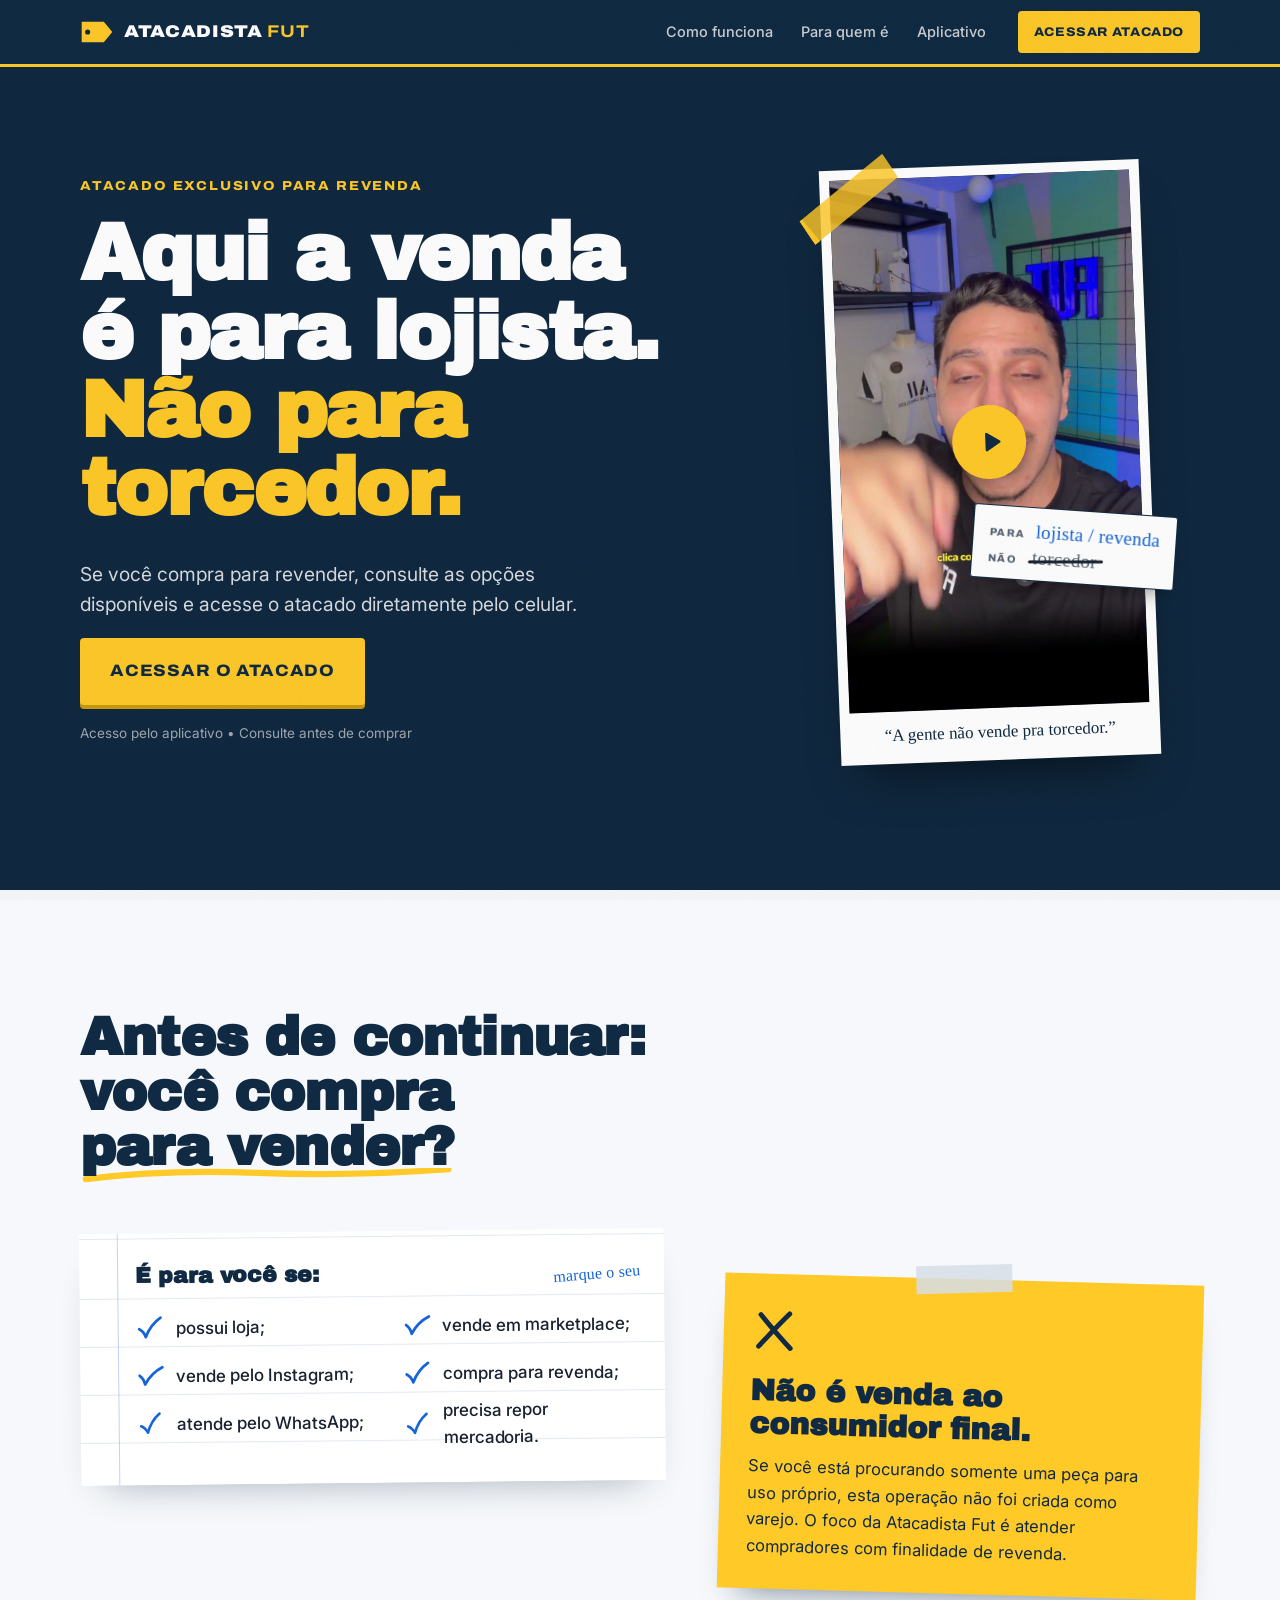
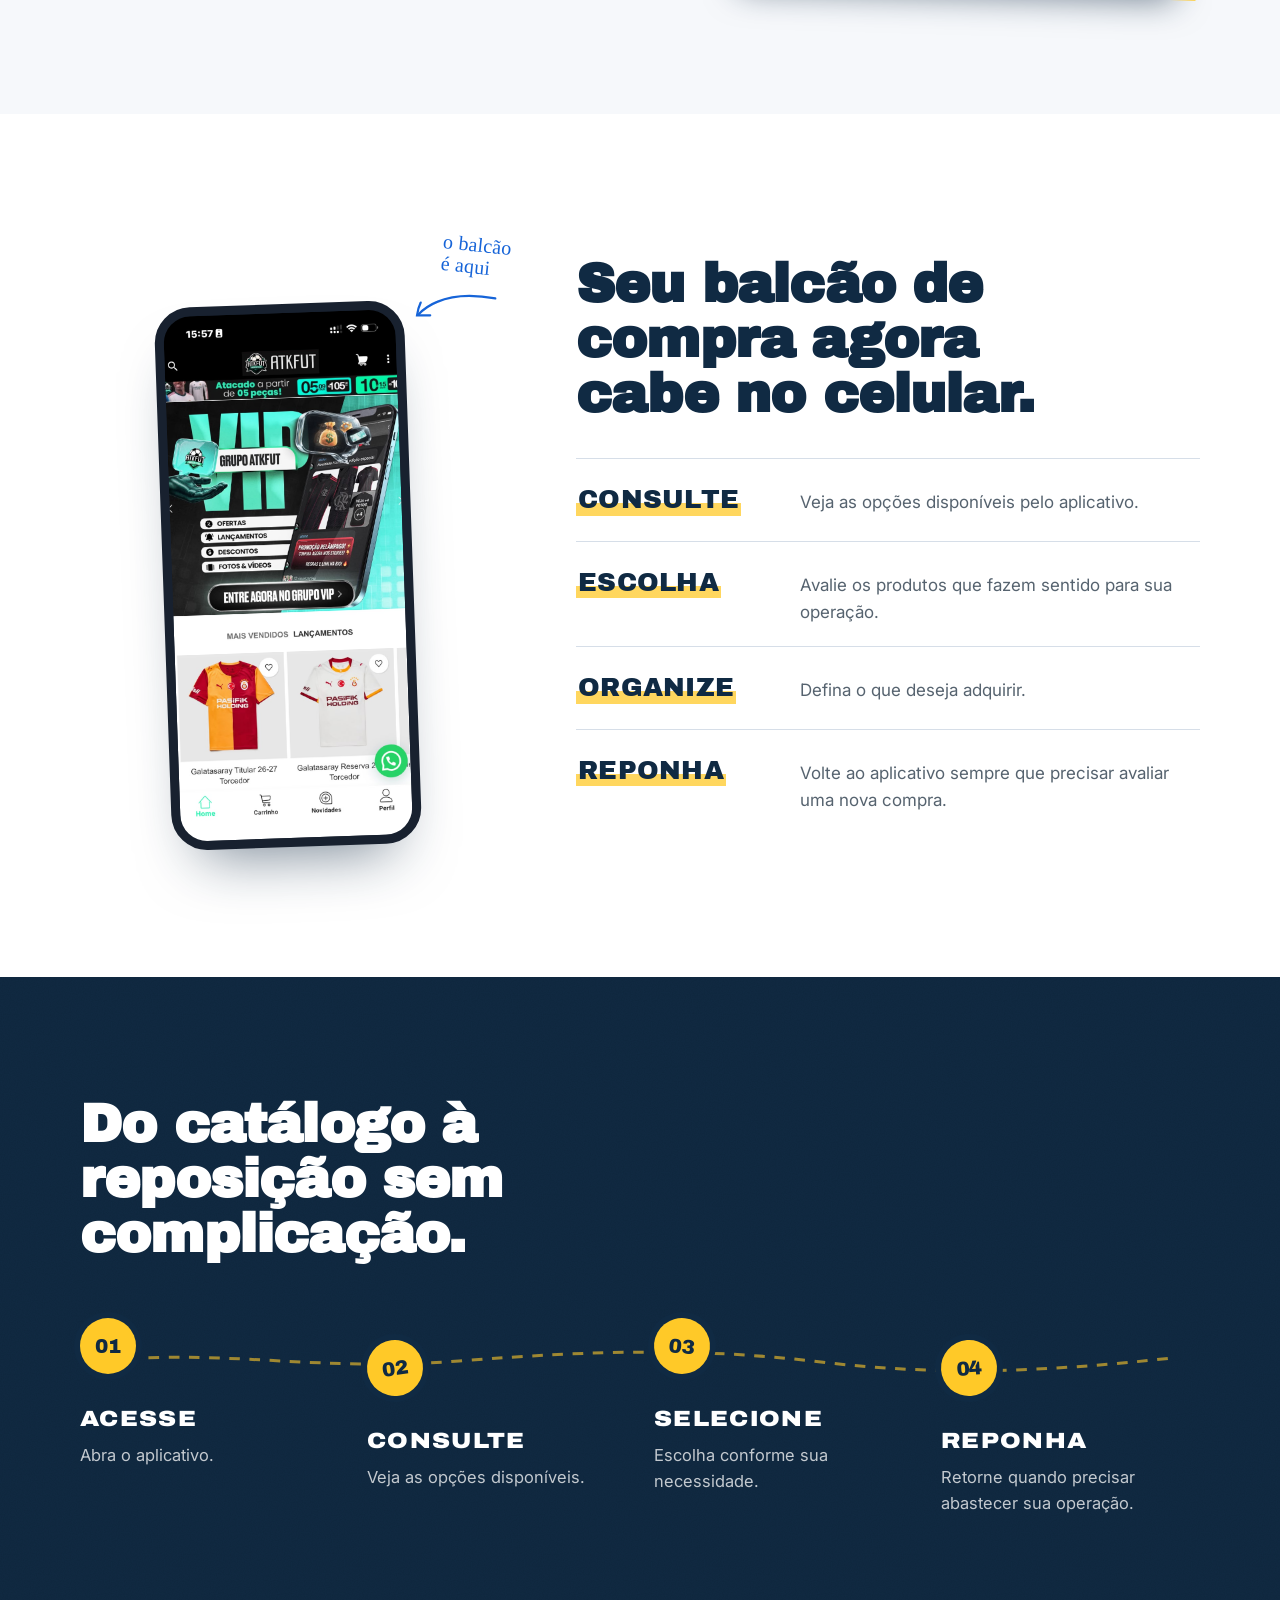
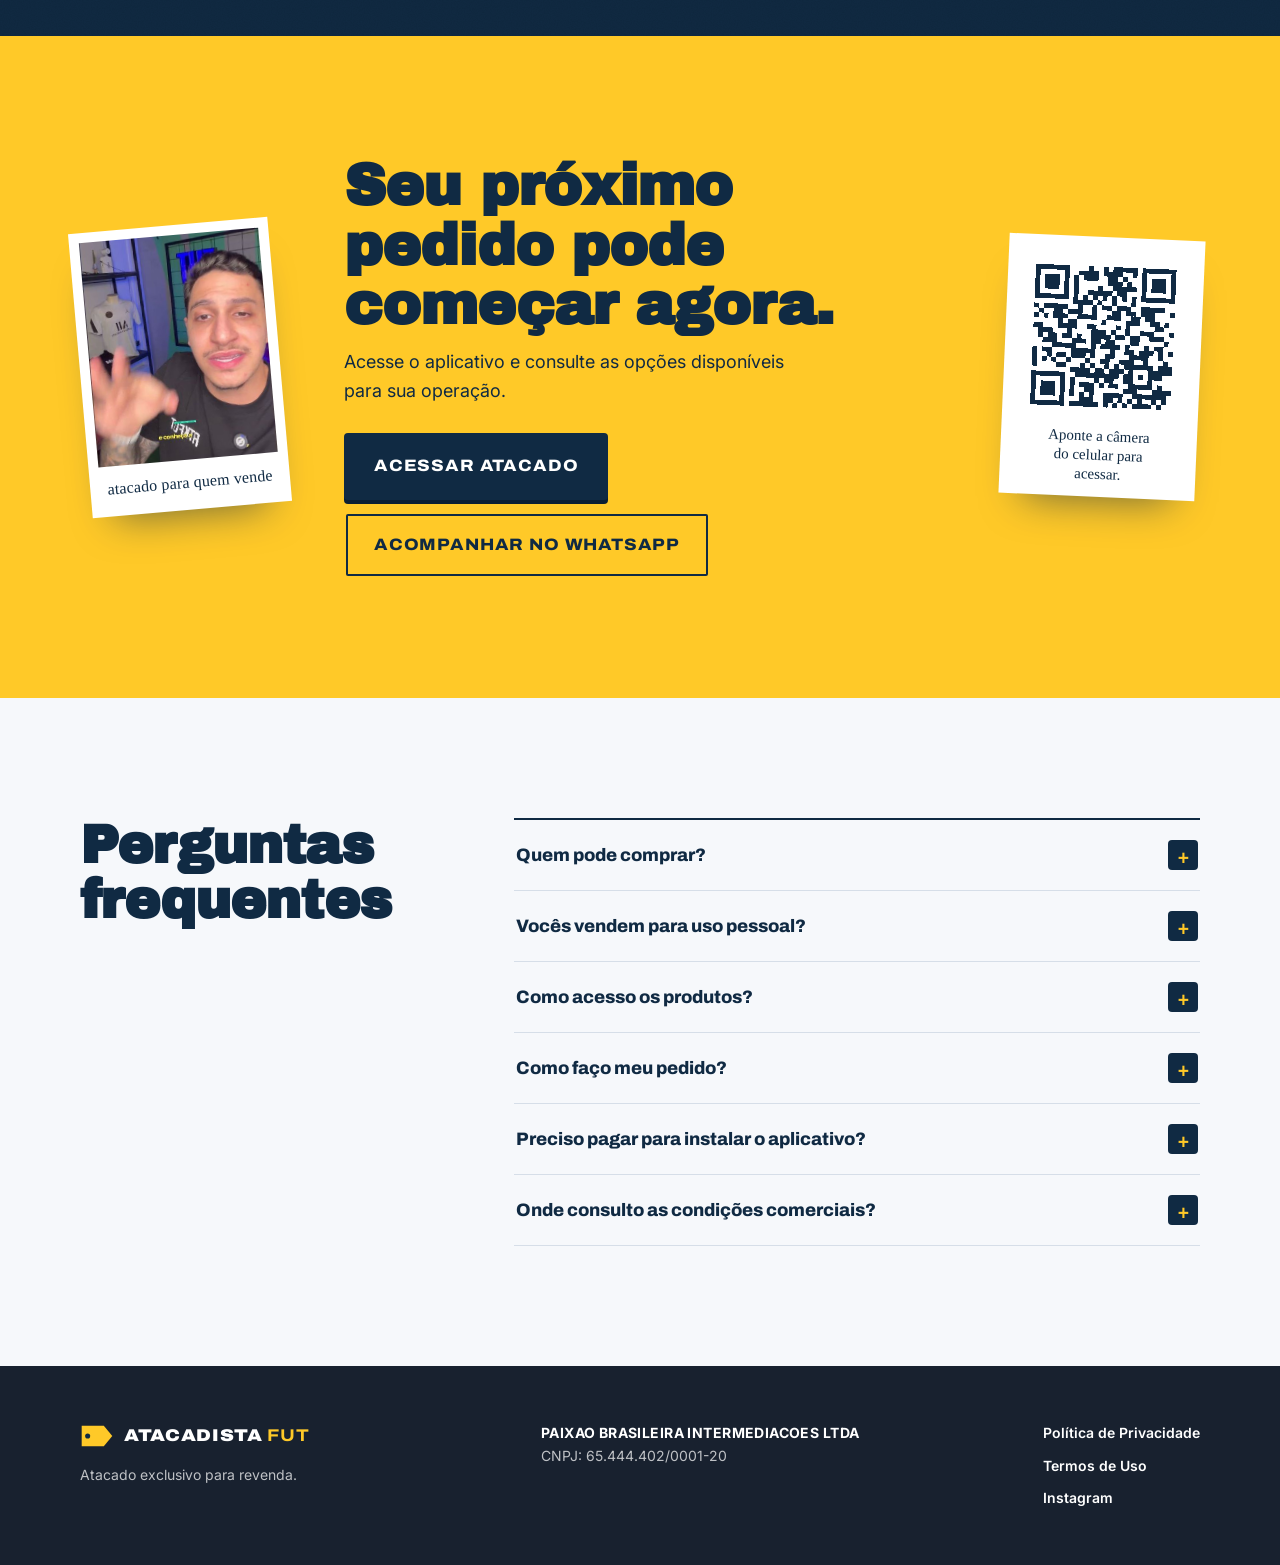
==== commit 99a4e32c: "Add WhatsApp channel link for the group Co-Authored-By: Claude Opus 5.5 <noreply@anthropic.com>" ====
--- a/index.html
+++ b/index.html
@@ -14,7 +14,7 @@
 <link rel="preconnect" href="https://fonts.googleapis.com">
 <link rel="preconnect" href="https://fonts.gstatic.com" crossorigin>
 <link rel="stylesheet" href="https://fonts.googleapis.com/css2?family=Archivo+Black&family=Archivo:wdth,wght@62..125,500..900&family=Inter:wght@400;500;600;700&family=Permanent+Marker&display=swap">
-<link rel="stylesheet" href="style.css?v=3">
+<link rel="stylesheet" href="style.css?v=4">
 </head>
 <body>
 
@@ -152,7 +152,10 @@
       <div class="final-copy">
         <h2>Seu próximo pedido pode começar agora.</h2>
         <p>Acesse o aplicativo e consulte as opções disponíveis para sua operação.</p>
-        <a class="btn btn-navy btn-lg" href="https://foxappy.com/link?store=atkfut" data-track="atacadista_app_click" data-location="cta_final">ACESSAR ATACADO</a>
+        <div class="final-actions">
+          <a class="btn btn-navy btn-lg" href="https://foxappy.com/link?store=atkfut" data-track="atacadista_app_click" data-location="cta_final">ACESSAR ATACADO</a>
+          <a class="btn btn-ghost btn-lg" href="https://whatsapp.com/channel/0029VaimlhWC1FuE22KaDM1E" target="_blank" rel="noopener" data-track="atacadista_group_click" data-location="cta_final">ACOMPANHAR NO WHATSAPP</a>
+        </div>
       </div>
       <div class="qr" data-track-view="atacadista_qrcode_view">
         <div class="qr-code" role="img" aria-label="QR Code para acessar o aplicativo">
--- a/style.css
+++ b/style.css
@@ -216,3 +216,9 @@
 html{ touch-action:manipulation; -webkit-tap-highlight-color:rgba(255,201,40,.25); }
 main [id]{ scroll-margin-top:84px; }
 @media (max-width:959px){ html{ scroll-padding-bottom:96px; } }
+
+/* chamado final: botão secundário do canal no WhatsApp */
+.final-actions{ display:flex; flex-wrap:wrap; gap:12px; }
+.btn-ghost{ background:transparent; color:var(--navy); box-shadow:inset 0 0 0 2px var(--navy); }
+.btn-ghost:hover{ background:rgba(16,42,67,.08); }
+@media (max-width:620px){ .final-actions .btn{ width:100%; } }
